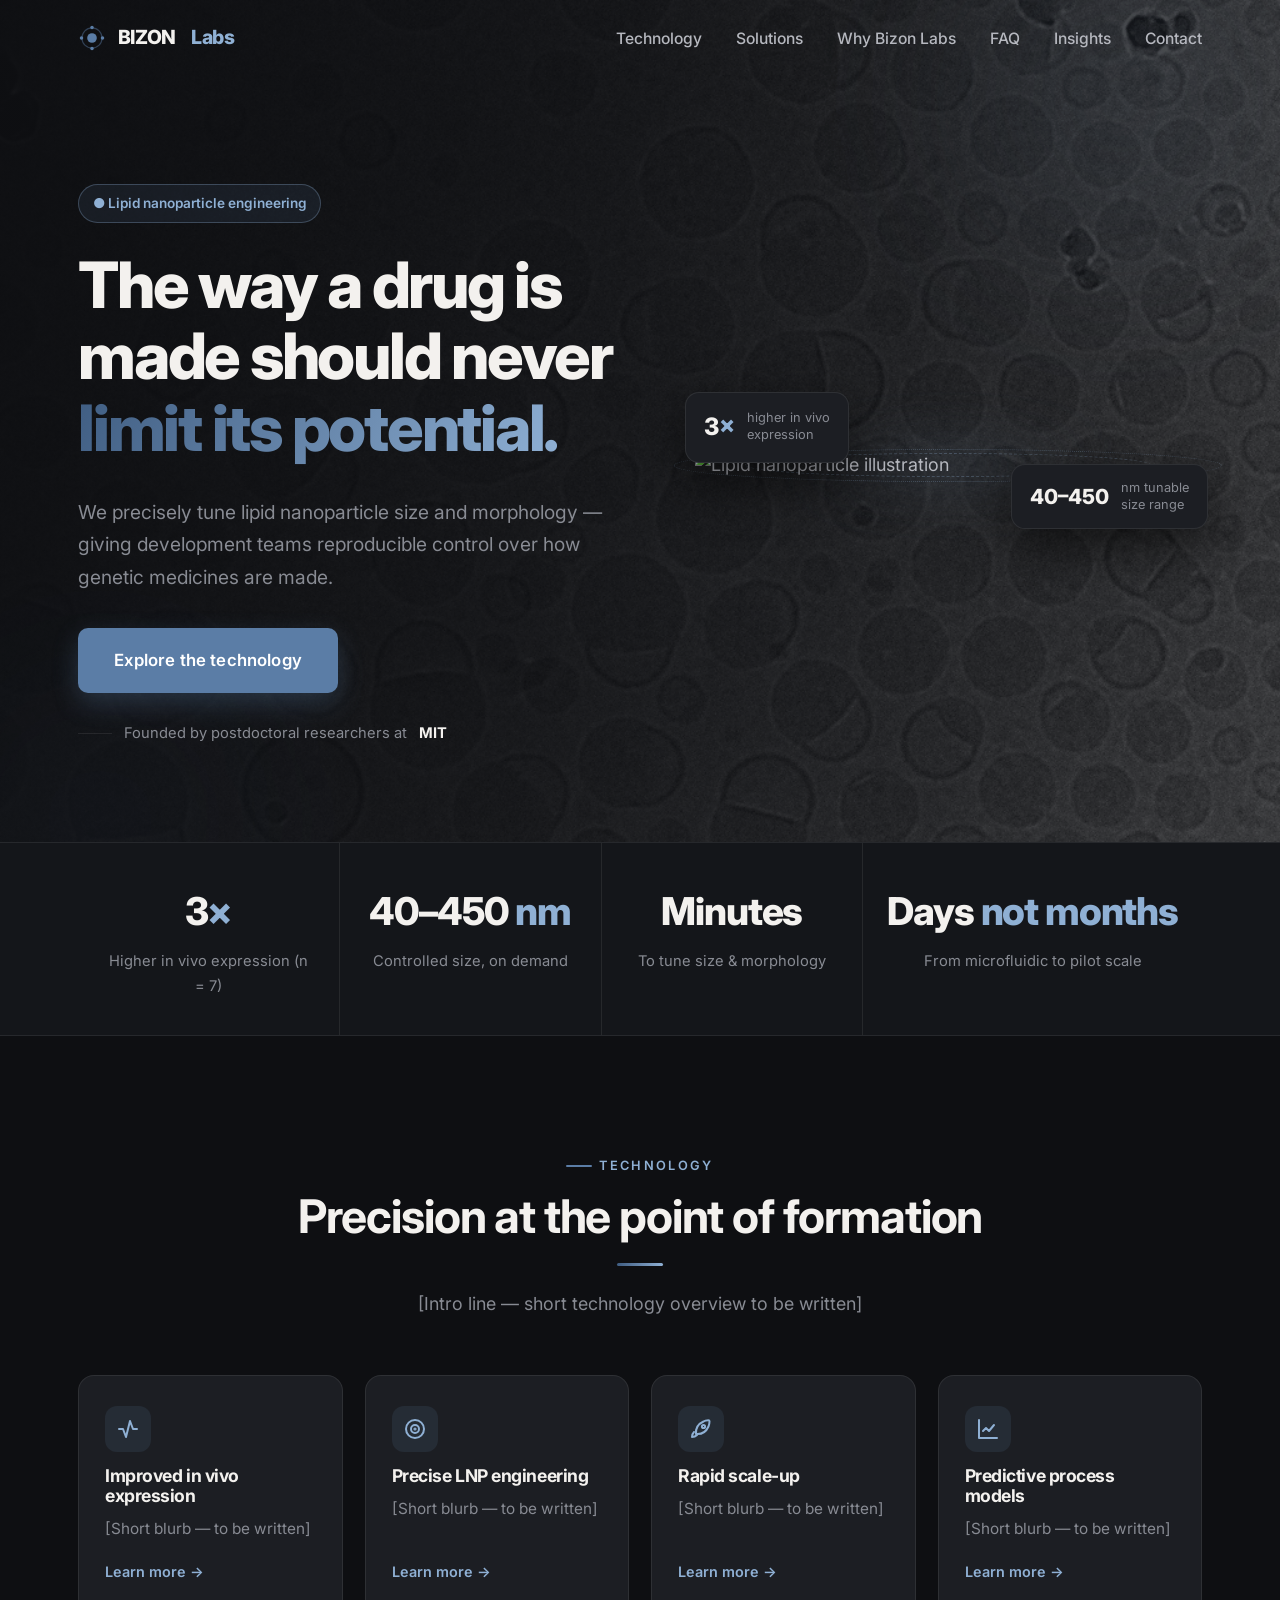
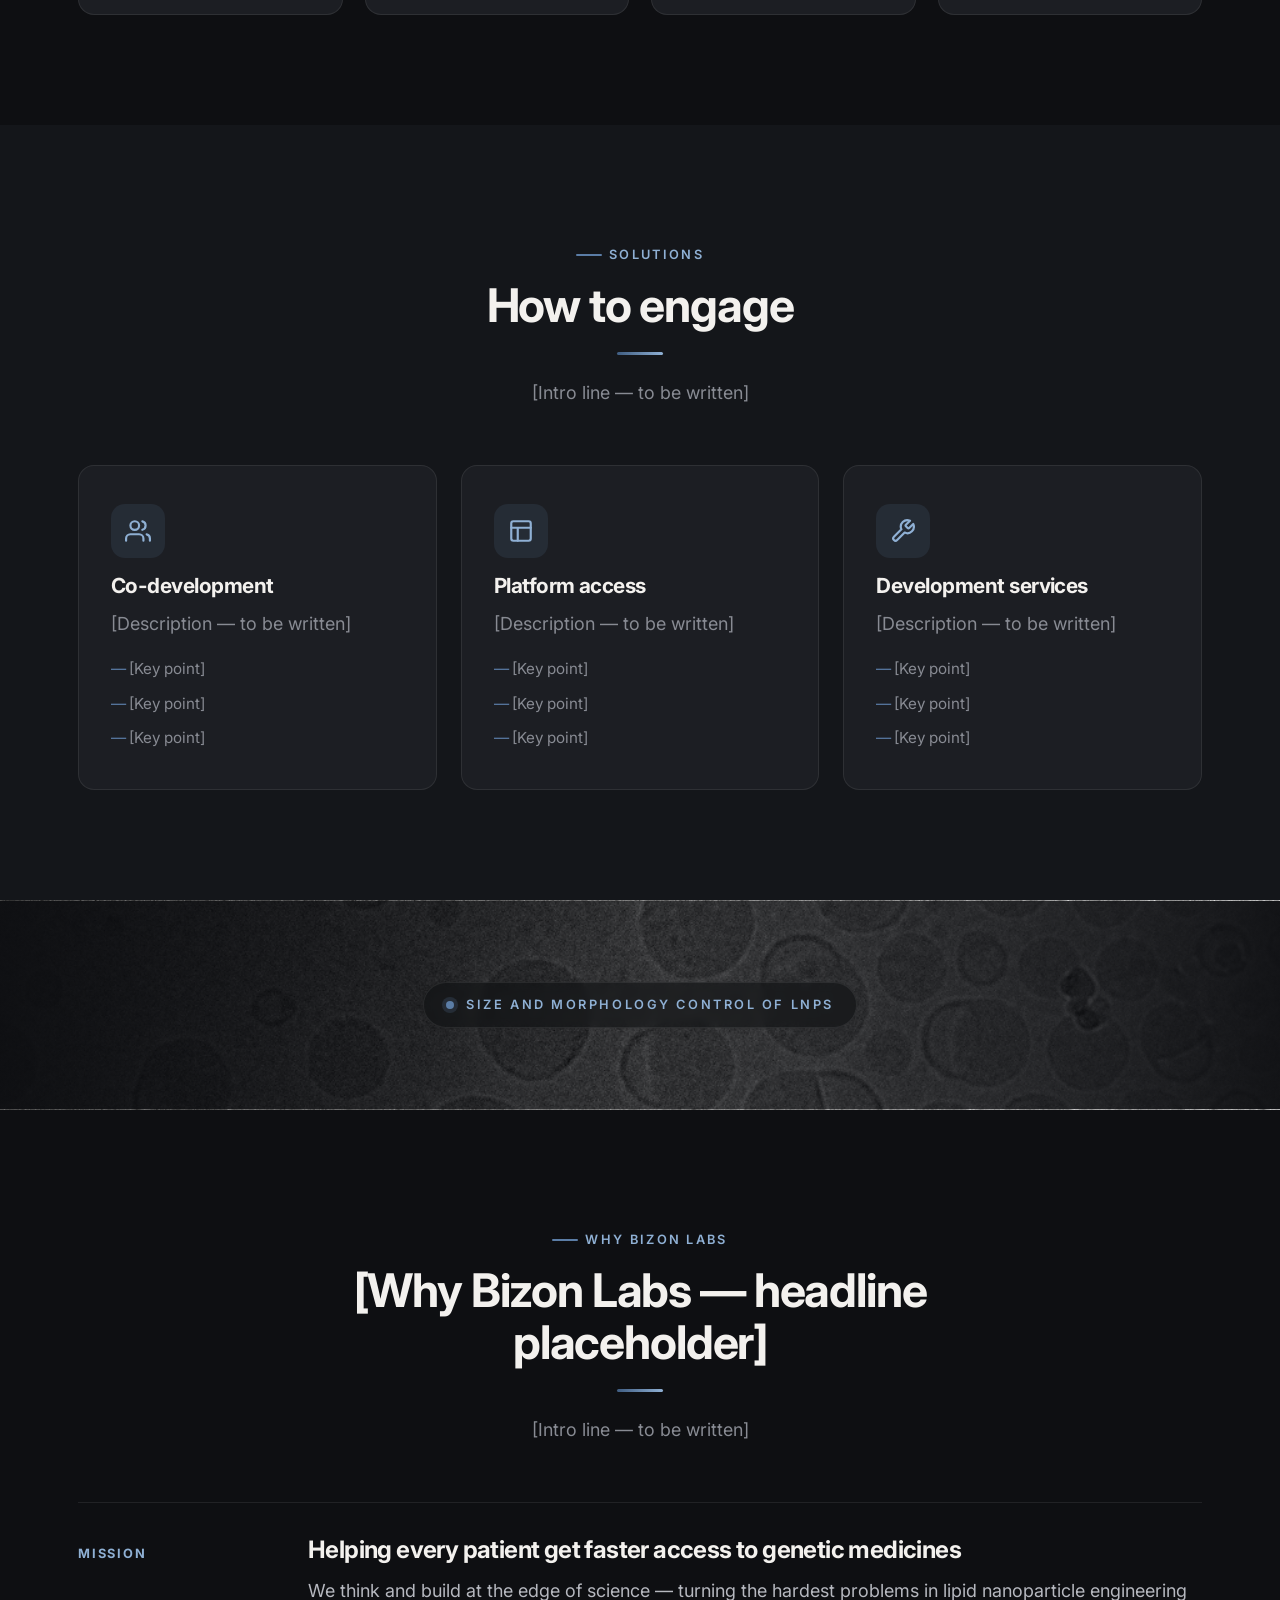
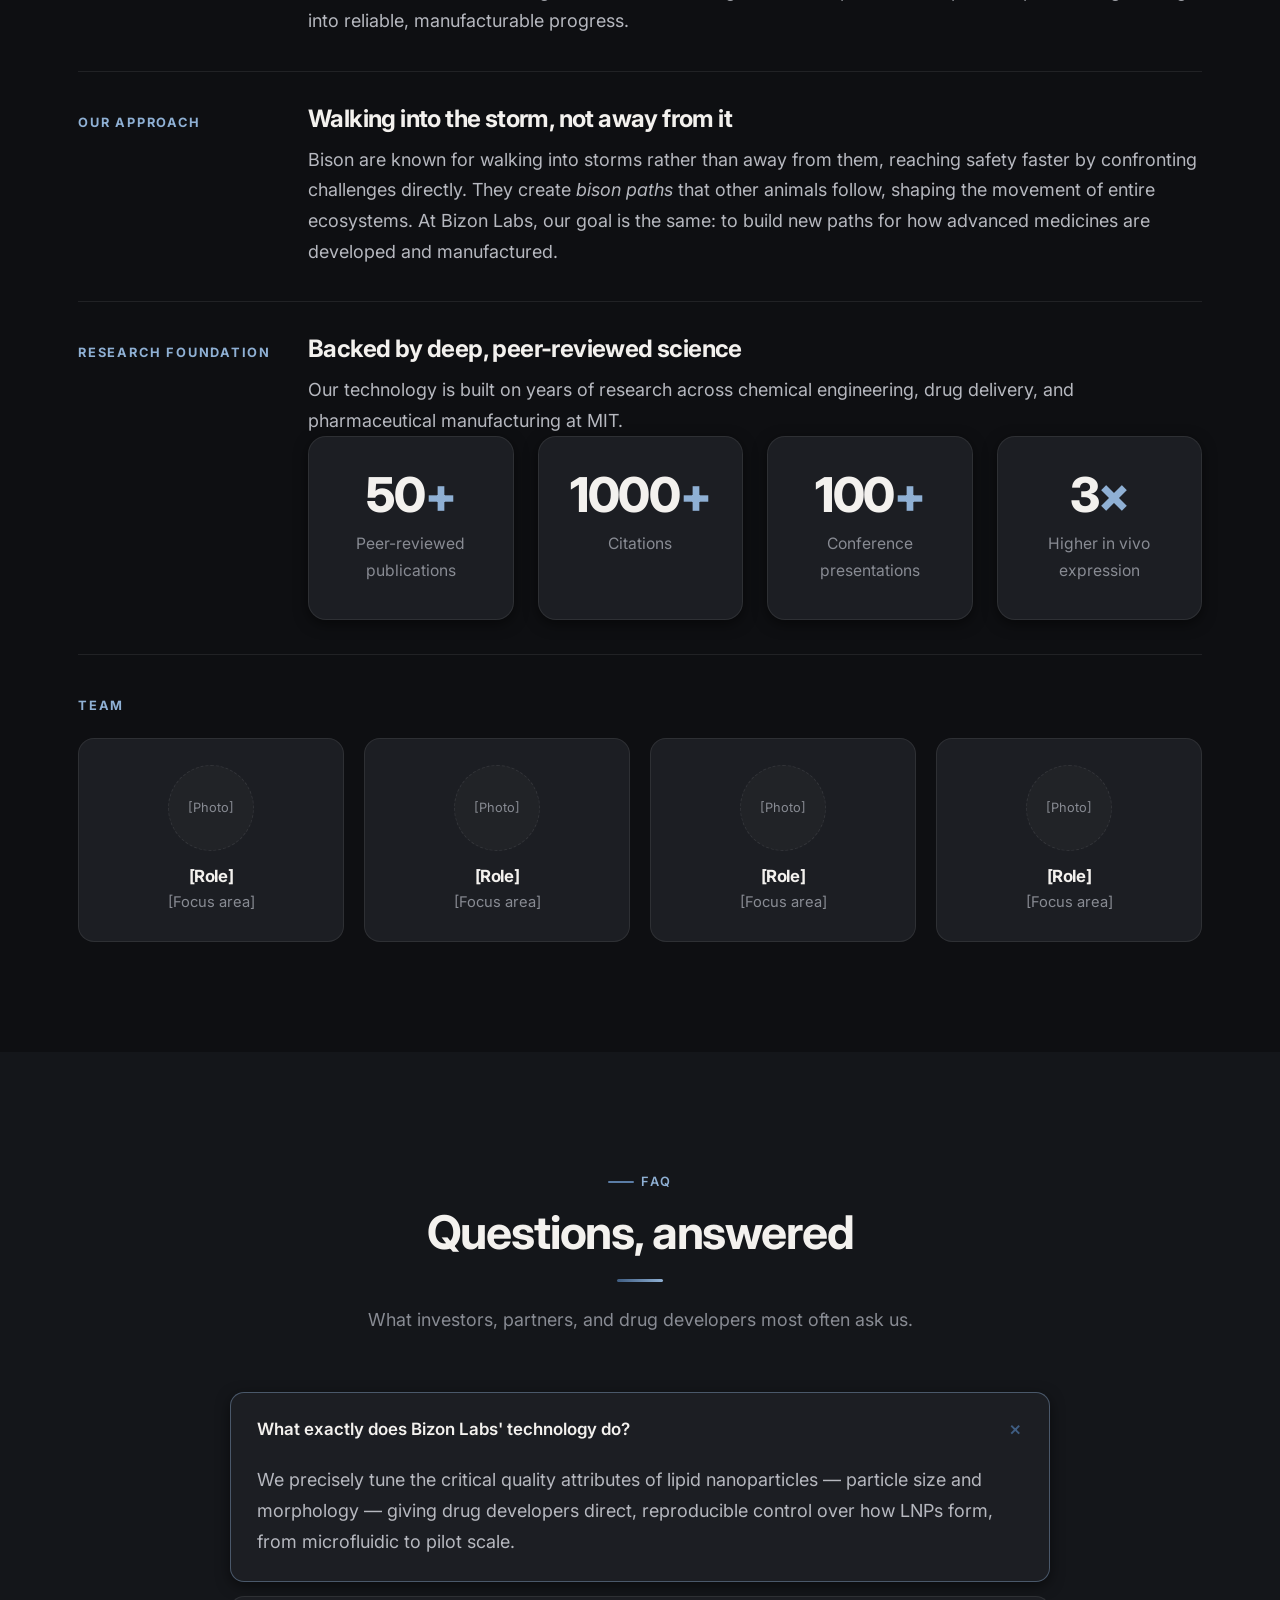
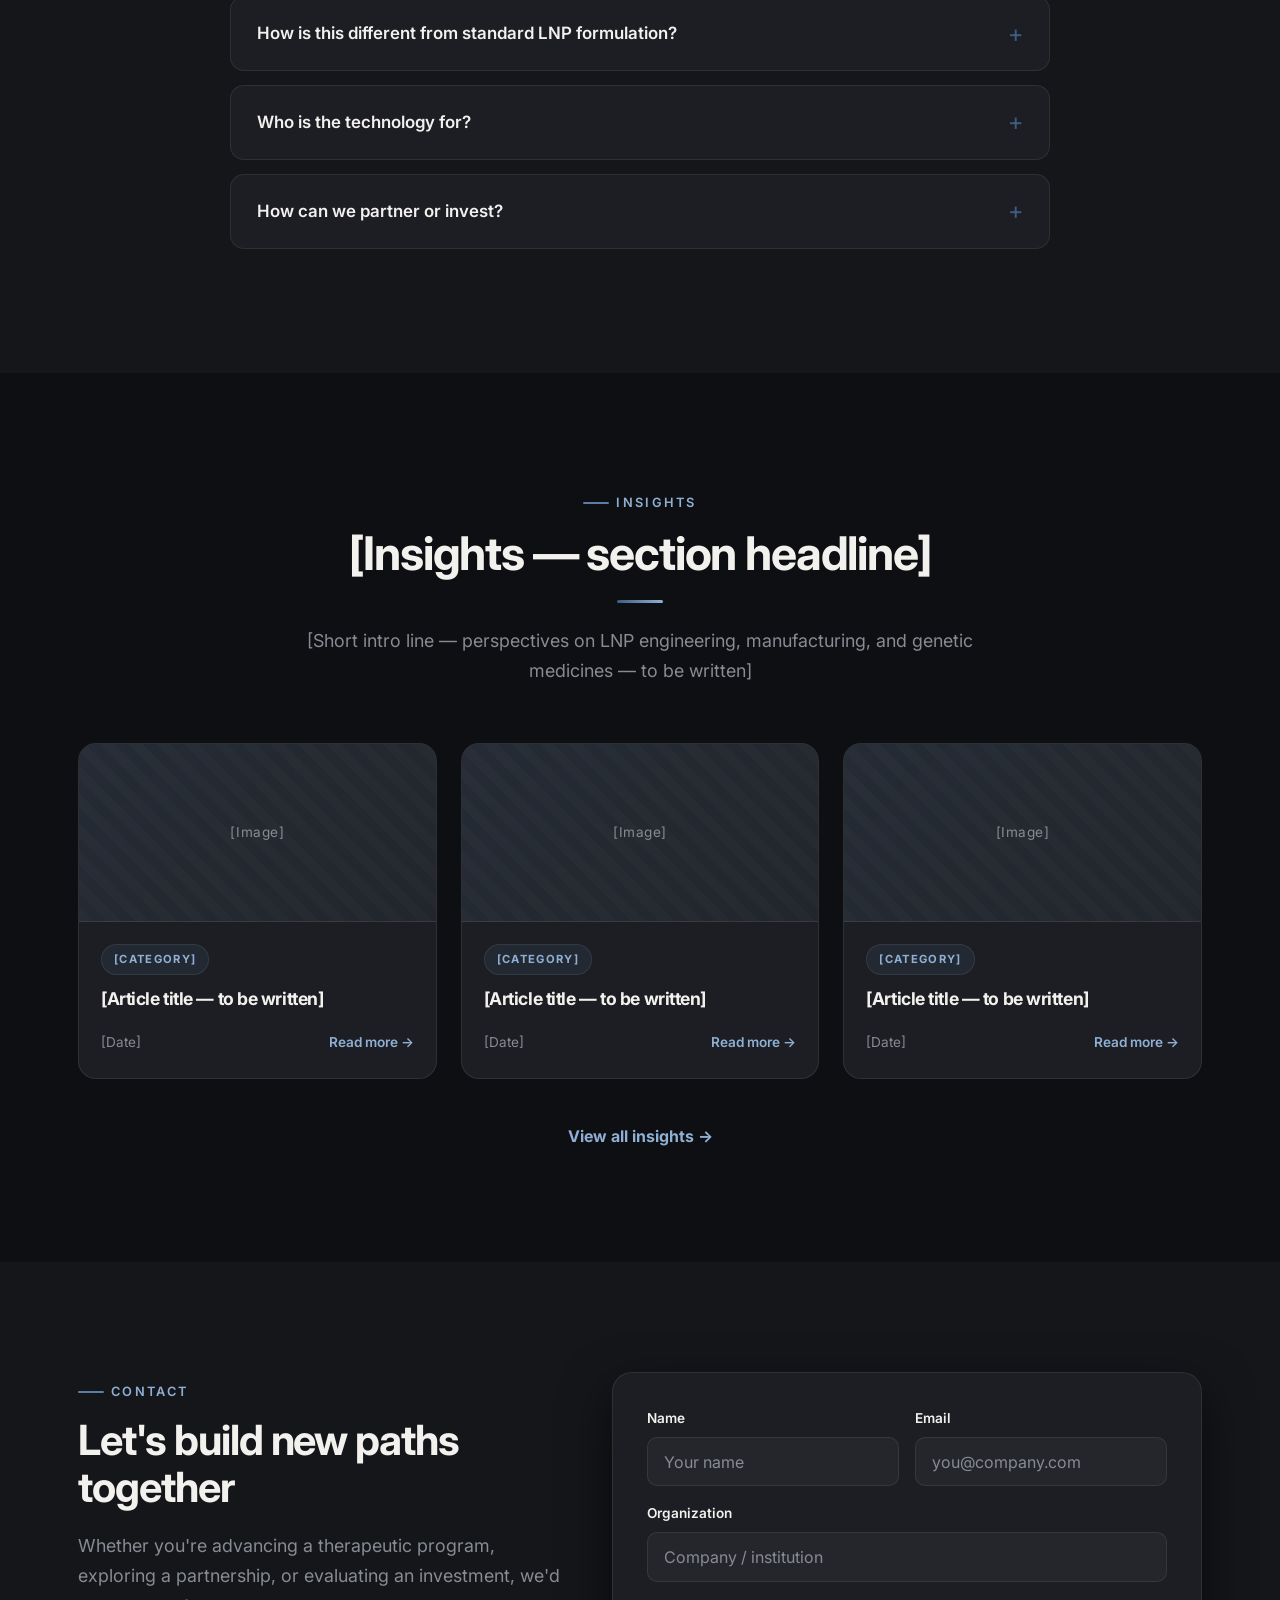
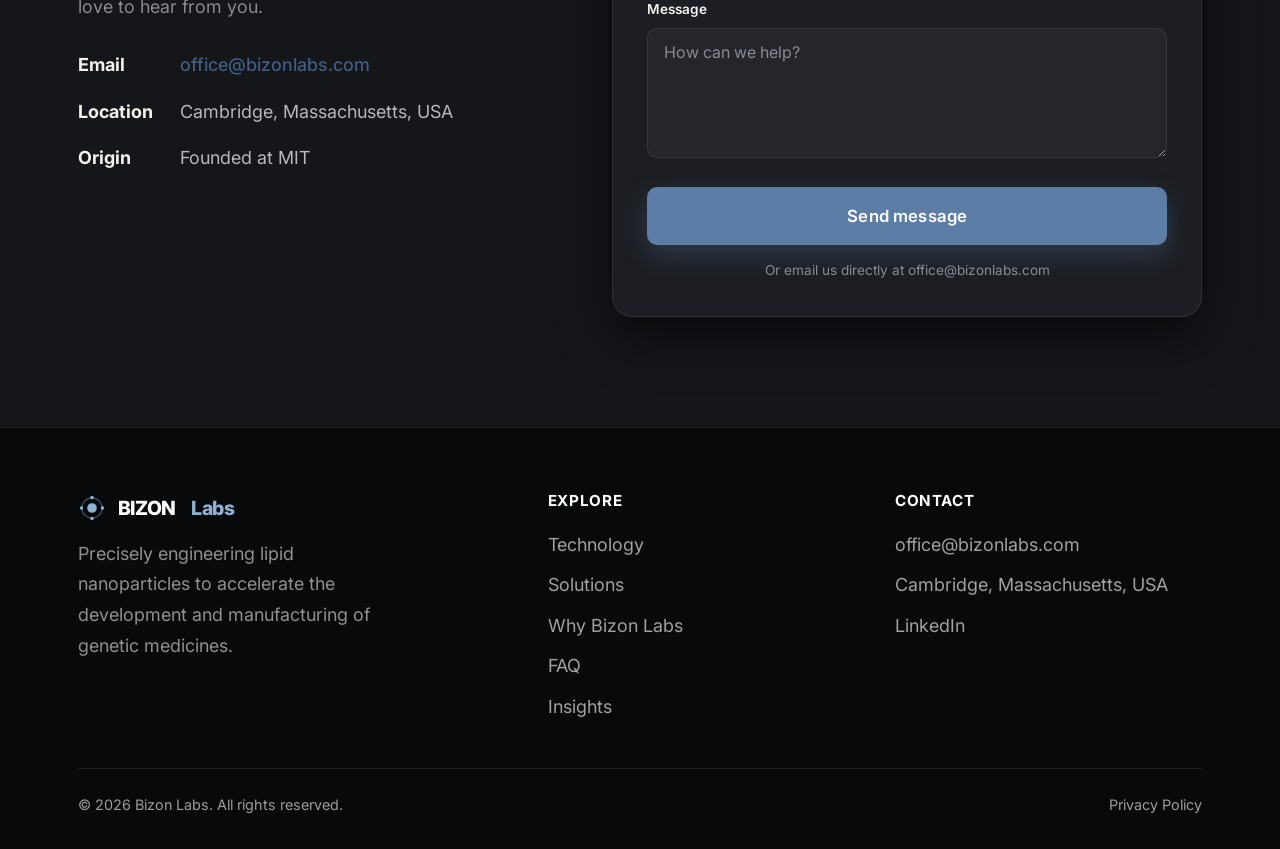
==== index-dark-v2.html @ 8bf608b8 "v2 draft: rename Why Bizon Labs, drop section numbers, add Insights - "Why Bizon" -> "Why Bizon Labs" ====
<!DOCTYPE html>
<html lang="en">
<head>
	<meta charset="utf-8" />
	<meta name="viewport" content="width=device-width, initial-scale=1" />
	<title>Bizon Labs — Precise Lipid Nanoparticle Engineering (Dark v2 draft)</title>
	<meta name="description" content="Bizon Labs builds technology that precisely tunes lipid nanoparticle critical quality attributes — size and morphology — to unlock better in vivo performance and faster process development for genetic medicines." />

	<!-- Open Graph -->
	<meta property="og:type" content="website" />
	<meta property="og:title" content="Bizon Labs — Precise Lipid Nanoparticle Engineering" />
	<meta property="og:description" content="Precisely tune lipid nanoparticle size and morphology for better in vivo expression and faster scale-up." />
	<meta property="og:url" content="https://bizonlabs.com/" />

	<!-- Favicon (inline teal dot) -->
	<link rel="icon" href="data:image/svg+xml,%3Csvg xmlns='http://www.w3.org/2000/svg' viewBox='0 0 32 32'%3E%3Ccircle cx='16' cy='16' r='13' fill='%230fbfa3'/%3E%3Ccircle cx='16' cy='16' r='5' fill='%23ffffff'/%3E%3C/svg%3E" />

	<link rel="preconnect" href="https://fonts.googleapis.com" />
	<link rel="preconnect" href="https://fonts.gstatic.com" crossorigin />
	<link href="https://fonts.googleapis.com/css2?family=Inter:wght@400;500;600;700;800&display=swap" rel="stylesheet" />
	<link rel="stylesheet" href="assets/css/site.css" />
	<link rel="stylesheet" href="assets/css/site-dark.css" />
</head>
<body class="v2">

	<!-- Header -->
	<header class="site-header" id="siteHeader">
		<div class="container nav">
			<a href="#home" class="brand"><svg class="logo" width="28" height="28" viewBox="0 0 32 32" aria-hidden="true"><circle cx="16" cy="16" r="11.5" fill="none" stroke="currentColor" stroke-width="1.4" opacity=".45"/><circle cx="16" cy="16" r="5.5" fill="currentColor"/><g fill="currentColor"><circle cx="16" cy="4" r="2"/><circle cx="28" cy="16" r="2"/><circle cx="16" cy="28" r="2"/><circle cx="4" cy="16" r="2"/></g></svg>BIZON&nbsp;<b>Labs</b></a>
			<ul class="nav-links">
				<li><a href="#technology">Technology</a></li>
				<li><a href="#solutions">Solutions</a></li>
				<li><a href="#why">Why Bizon Labs</a></li>
				<li><a href="#faq">FAQ</a></li>
				<li><a href="#insights">Insights</a></li>
				<li><a href="#contact">Contact</a></li>
			</ul>
			<button class="nav-toggle" id="navToggle" aria-label="Menu"><span></span><span></span><span></span></button>
		</div>
		<nav class="mobile-menu" id="mobileMenu">
			<a href="#technology">Technology</a>
			<a href="#solutions">Solutions</a>
			<a href="#why">Why Bizon Labs</a>
			<a href="#faq">FAQ</a>
			<a href="#insights">Insights</a>
			<a href="#contact">Contact</a>
		</nav>
	</header>

	<!-- ============================================================= -->
	<!-- A. HERO / INTRO  (kept from current dark version; text shortened) -->
	<!-- ============================================================= -->
	<section class="hero" id="home">
		<div class="container">
			<div class="hero-grid">
				<div class="hero-copy">
					<span class="hero-badge">● Lipid nanoparticle engineering</span>
					<h1>The way a drug is made should never <span class="grad">limit its potential.</span></h1>
					<p class="hero-lead">We precisely tune lipid nanoparticle size and morphology — giving development teams reproducible control over how genetic medicines are made.</p>
					<div class="hero-actions">
						<a href="#technology" class="btn btn--primary btn--lg">Explore the technology</a>
					</div>
					<div class="hero-trust">Founded by postdoctoral researchers at <strong>MIT</strong></div>
				</div>
				<div class="hero-visual">
					<div class="glow"></div>
					<div class="hero-orbit"><span></span><span></span></div>
					<img src="images/LNP.png" alt="Lipid nanoparticle illustration" />
					<div class="hero-card">
						<div class="num">3<span>×</span></div>
						<div class="lbl">higher in vivo<br />expression</div>
					</div>
					<div class="hero-card card-2">
						<div class="num" style="font-size:1.3rem">40–450</div>
						<div class="lbl">nm tunable<br />size range</div>
					</div>
				</div>
			</div>
		</div>
	</section>

	<!-- Stat bar -->
	<section class="statbar">
		<div class="container">
			<div class="grid">
				<div class="stat"><div class="n">3<span>×</span></div><div class="t">Higher in vivo expression (n = 7)</div></div>
				<div class="stat"><div class="n">40–450 <span>nm</span></div><div class="t">Controlled size, on demand</div></div>
				<div class="stat"><div class="n">Minutes</div><div class="t">To tune size &amp; morphology</div></div>
				<div class="stat"><div class="n">Days <span>not months</span></div><div class="t">From microfluidic to pilot scale</div></div>
			</div>
		</div>
	</section>

	<!-- ============================================================= -->
	<!-- B. TECHNOLOGY  (Stripe-style clickable tiles -> pop-up windows) -->
	<!--    PLACEHOLDER CONTENT: each pop-up will hold a key figure +    -->
	<!--    image + description to be added later.                       -->
	<!-- ============================================================= -->
	<section class="section" id="technology">
		<div class="container">
			<div class="section-head reveal">
				<span class="eyebrow">Technology</span>
				<h2>Precision at the point of formation</h2>
				<p>[Intro line — short technology overview to be written]</p>
			</div>
			<div class="tech-tiles">
				<button class="tile reveal d1" type="button" data-modal="tech-1">
					<span class="ico"><svg viewBox="0 0 24 24" fill="none" stroke="currentColor" stroke-width="2" stroke-linecap="round" stroke-linejoin="round"><path d="M3 12h4l3 8 4-16 3 8h4"/></svg></span>
					<h3>Improved in vivo expression</h3>
					<p>[Short blurb — to be written]</p>
					<span class="tile-more">Learn more →</span>
				</button>
				<button class="tile reveal d2" type="button" data-modal="tech-2">
					<span class="ico"><svg viewBox="0 0 24 24" fill="none" stroke="currentColor" stroke-width="2" stroke-linecap="round" stroke-linejoin="round"><circle cx="12" cy="12" r="9"/><circle cx="12" cy="12" r="4"/><circle cx="12" cy="12" r="0.6" fill="currentColor"/></svg></span>
					<h3>Precise LNP engineering</h3>
					<p>[Short blurb — to be written]</p>
					<span class="tile-more">Learn more →</span>
				</button>
				<button class="tile reveal d3" type="button" data-modal="tech-3">
					<span class="ico"><svg viewBox="0 0 24 24" fill="none" stroke="currentColor" stroke-width="2" stroke-linecap="round" stroke-linejoin="round"><path d="M5 15c-2 2-2 5-2 5s3 0 5-2"/><path d="M14.5 4.5C9 7 6.5 12 7 17c5 .5 10-2 12.5-7.5.7-1.6 1-3.4 1-5.2 0-.6-.5-1.1-1.1-1.1-1.8 0-3.6.3-4.9 1.3z"/><circle cx="14.5" cy="9.5" r="1.6"/></svg></span>
					<h3>Rapid scale-up</h3>
					<p>[Short blurb — to be written]</p>
					<span class="tile-more">Learn more →</span>
				</button>
				<button class="tile reveal d4" type="button" data-modal="tech-4">
					<span class="ico"><svg viewBox="0 0 24 24" fill="none" stroke="currentColor" stroke-width="2" stroke-linecap="round" stroke-linejoin="round"><path d="M3 3v18h18"/><path d="M7 14l3-3 3 3 5-6"/></svg></span>
					<h3>Predictive process models</h3>
					<p>[Short blurb — to be written]</p>
					<span class="tile-more">Learn more →</span>
				</button>
			</div>
		</div>
	</section>

	<!-- Technology pop-up windows (large Stripe-style panels) -->
	<div class="modal" id="tech-1" hidden>
		<div class="modal-backdrop" data-close></div>
		<div class="modal-card modal-card--lg" role="dialog" aria-modal="true" aria-label="Improved in vivo expression">
			<button class="modal-close" type="button" data-close aria-label="Close">&times;</button>
			<div class="modal-head">
				<div class="modal-head-copy">
					<span class="eyebrow">Technology</span>
					<h3>Improved in vivo expression</h3>
					<p>[Subhead — one or two lines describing this capability, to be written]</p>
				</div>
				<ul class="modal-checks">
					<li>[Key point]</li>
					<li>[Key point]</li>
					<li>[Key point]</li>
					<li>[Key point]</li>
				</ul>
			</div>
			<div class="modal-visuals">
				<div class="mv mv--main ph">[Image / mockup placeholder]</div>
				<div class="mv-col">
					<div class="mv mv--fig ph"><span class="mv-num">[00]</span><span class="mv-cap">[Key figure caption]</span></div>
					<div class="mv mv--chart ph">[Chart / data placeholder]</div>
				</div>
			</div>
		</div>
	</div>
	<div class="modal" id="tech-2" hidden>
		<div class="modal-backdrop" data-close></div>
		<div class="modal-card modal-card--lg" role="dialog" aria-modal="true" aria-label="Precise LNP engineering">
			<button class="modal-close" type="button" data-close aria-label="Close">&times;</button>
			<div class="modal-head">
				<div class="modal-head-copy">
					<span class="eyebrow">Technology</span>
					<h3>Precise LNP engineering</h3>
					<p>[Subhead — one or two lines describing this capability, to be written]</p>
				</div>
				<ul class="modal-checks">
					<li>[Key point]</li>
					<li>[Key point]</li>
					<li>[Key point]</li>
					<li>[Key point]</li>
				</ul>
			</div>
			<div class="modal-visuals">
				<div class="mv mv--main ph">[Image / mockup placeholder]</div>
				<div class="mv-col">
					<div class="mv mv--fig ph"><span class="mv-num">[00]</span><span class="mv-cap">[Key figure caption]</span></div>
					<div class="mv mv--chart ph">[Chart / data placeholder]</div>
				</div>
			</div>
		</div>
	</div>
	<div class="modal" id="tech-3" hidden>
		<div class="modal-backdrop" data-close></div>
		<div class="modal-card modal-card--lg" role="dialog" aria-modal="true" aria-label="Rapid scale-up">
			<button class="modal-close" type="button" data-close aria-label="Close">&times;</button>
			<div class="modal-head">
				<div class="modal-head-copy">
					<span class="eyebrow">Technology</span>
					<h3>Rapid scale-up</h3>
					<p>[Subhead — one or two lines describing this capability, to be written]</p>
				</div>
				<ul class="modal-checks">
					<li>[Key point]</li>
					<li>[Key point]</li>
					<li>[Key point]</li>
					<li>[Key point]</li>
				</ul>
			</div>
			<div class="modal-visuals">
				<div class="mv mv--main ph">[Image / mockup placeholder]</div>
				<div class="mv-col">
					<div class="mv mv--fig ph"><span class="mv-num">[00]</span><span class="mv-cap">[Key figure caption]</span></div>
					<div class="mv mv--chart ph">[Chart / data placeholder]</div>
				</div>
			</div>
		</div>
	</div>
	<div class="modal" id="tech-4" hidden>
		<div class="modal-backdrop" data-close></div>
		<div class="modal-card modal-card--lg" role="dialog" aria-modal="true" aria-label="Predictive process models">
			<button class="modal-close" type="button" data-close aria-label="Close">&times;</button>
			<div class="modal-head">
				<div class="modal-head-copy">
					<span class="eyebrow">Technology</span>
					<h3>Predictive process models</h3>
					<p>[Subhead — one or two lines describing this capability, to be written]</p>
				</div>
				<ul class="modal-checks">
					<li>[Key point]</li>
					<li>[Key point]</li>
					<li>[Key point]</li>
					<li>[Key point]</li>
				</ul>
			</div>
			<div class="modal-visuals">
				<div class="mv mv--main ph">[Image / mockup placeholder]</div>
				<div class="mv-col">
					<div class="mv mv--fig ph"><span class="mv-num">[00]</span><span class="mv-cap">[Key figure caption]</span></div>
					<div class="mv mv--chart ph">[Chart / data placeholder]</div>
				</div>
			</div>
		</div>
	</div>

	<!-- ============================================================= -->
	<!-- C. SOLUTIONS — "How to engage" (Lila Industries-style 3 boxes) -->
	<!--    PLACEHOLDER CONTENT to fill later.                          -->
	<!-- ============================================================= -->
	<section class="section section--soft" id="solutions">
		<div class="container">
			<div class="section-head reveal">
				<span class="eyebrow">Solutions</span>
				<h2>How to engage</h2>
				<p>[Intro line — to be written]</p>
			</div>
			<div class="solutions">
				<article class="solution reveal d1">
					<div class="solution-ico"><svg viewBox="0 0 24 24" fill="none" stroke="currentColor" stroke-width="2" stroke-linecap="round" stroke-linejoin="round"><path d="M17 21v-2a4 4 0 0 0-4-4H5a4 4 0 0 0-4 4v2"/><circle cx="9" cy="7" r="4"/><path d="M23 21v-2a4 4 0 0 0-3-3.87"/><path d="M16 3.13a4 4 0 0 1 0 7.75"/></svg></div>
					<h3>Co-development</h3>
					<p>[Description — to be written]</p>
					<ul class="ph-list">
						<li>[Key point]</li>
						<li>[Key point]</li>
						<li>[Key point]</li>
					</ul>
				</article>
				<article class="solution reveal d2">
					<div class="solution-ico"><svg viewBox="0 0 24 24" fill="none" stroke="currentColor" stroke-width="2" stroke-linecap="round" stroke-linejoin="round"><rect x="3" y="3" width="18" height="18" rx="2"/><path d="M3 9h18M9 21V9"/></svg></div>
					<h3>Platform access</h3>
					<p>[Description — to be written]</p>
					<ul class="ph-list">
						<li>[Key point]</li>
						<li>[Key point]</li>
						<li>[Key point]</li>
					</ul>
				</article>
				<article class="solution reveal d3">
					<div class="solution-ico"><svg viewBox="0 0 24 24" fill="none" stroke="currentColor" stroke-width="2" stroke-linecap="round" stroke-linejoin="round"><path d="M14.7 6.3a1 1 0 0 0 0 1.4l1.6 1.6a1 1 0 0 0 1.4 0l3.77-3.77a6 6 0 0 1-7.94 7.94l-6.91 6.91a2.12 2.12 0 0 1-3-3l6.91-6.91a6 6 0 0 1 7.94-7.94l-3.76 3.76z"/></svg></div>
					<h3>Development services</h3>
					<p>[Description — to be written]</p>
					<ul class="ph-list">
						<li>[Key point]</li>
						<li>[Key point]</li>
						<li>[Key point]</li>
					</ul>
				</article>
			</div>
		</div>
	</section>

	<!-- Specimen divider: the real cryo-TEM micrograph as an editorial band -->
	<div class="specimen" role="img" aria-label="Cryo-TEM micrograph showing size and morphology control of lipid nanoparticles">
		<div class="container">
			<span class="specimen-cap"><span class="specimen-tick"></span>Size and Morphology control of LNPs</span>
		</div>
	</div>

	<!-- ============================================================= -->
	<!-- D. WHY BIZON?  (Mission -> Approach -> Research foundation ->   -->
	<!--    Team, combined). PLACEHOLDER CONTENT. Team stays ANONYMOUS. -->
	<!-- ============================================================= -->
	<section class="section why" id="why">
		<div class="container">
			<div class="section-head reveal">
				<span class="eyebrow">Why Bizon Labs</span>
				<h2>[Why Bizon Labs — headline placeholder]</h2>
				<p>[Intro line — to be written]</p>
			</div>

			<div class="why-block reveal">
				<div class="why-label">Mission</div>
				<div class="why-body">
					<h3>Helping every patient get faster access to genetic medicines</h3>
					<p>We think and build at the edge of science — turning the hardest problems in lipid nanoparticle engineering into reliable, manufacturable progress.</p>
				</div>
			</div>

			<div class="why-block reveal">
				<div class="why-label">Our approach</div>
				<div class="why-body">
					<h3>Walking into the storm, not away from it</h3>
					<p>Bison are known for walking into storms rather than away from them, reaching safety faster by confronting challenges directly. They create <em>bison paths</em> that other animals follow, shaping the movement of entire ecosystems. At Bizon Labs, our goal is the same: to build new paths for how advanced medicines are developed and manufactured.</p>
				</div>
			</div>

			<div class="why-block reveal">
				<div class="why-label">Research foundation</div>
				<div class="why-body">
					<h3>Backed by deep, peer-reviewed science</h3>
					<p>Our technology is built on years of research across chemical engineering, drug delivery, and pharmaceutical manufacturing at MIT.</p>
					<div class="cred-grid">
						<div class="cred"><div class="n">50<span>+</span></div><div class="t">Peer-reviewed publications</div></div>
						<div class="cred"><div class="n">1000<span>+</span></div><div class="t">Citations</div></div>
						<div class="cred"><div class="n">100<span>+</span></div><div class="t">Conference presentations</div></div>
						<div class="cred"><div class="n">3<span>×</span></div><div class="t">Higher in vivo expression</div></div>
					</div>
				</div>
			</div>

			<div class="why-team reveal">
				<div class="why-label">Team</div>
				<div class="team-cards">
					<article class="team-card"><div class="avatar ph">[Photo]</div><h4>[Role]</h4><p>[Focus area]</p></article>
					<article class="team-card"><div class="avatar ph">[Photo]</div><h4>[Role]</h4><p>[Focus area]</p></article>
					<article class="team-card"><div class="avatar ph">[Photo]</div><h4>[Role]</h4><p>[Focus area]</p></article>
					<article class="team-card"><div class="avatar ph">[Photo]</div><h4>[Role]</h4><p>[Focus area]</p></article>
				</div>
			</div>
		</div>
	</section>

	<!-- ============================================================= -->
	<!-- E. FAQ  (kept identical to current dark version)               -->
	<!-- ============================================================= -->
	<section class="section section--soft" id="faq">
		<div class="container">
			<div class="section-head reveal">
				<span class="eyebrow">FAQ</span>
				<h2>Questions, answered</h2>
				<p>What investors, partners, and drug developers most often ask us.</p>
			</div>
			<div class="faq reveal">
				<details class="faq-item" open>
					<summary>What exactly does Bizon Labs' technology do?</summary>
					<div class="a"><p>We precisely tune the critical quality attributes of lipid nanoparticles — particle size and morphology — giving drug developers direct, reproducible control over how LNPs form, from microfluidic to pilot scale.</p></div>
				</details>
				<details class="faq-item">
					<summary>How is this different from standard LNP formulation?</summary>
					<div class="a"><p>Conventional workflows offer limited control over the formation process itself. Our platform maps process parameters to particle attributes, so you can target a specific size (40–450 nm) and morphology on demand — and predict the outcome before running a batch.</p></div>
				</details>
				<details class="faq-item">
					<summary>Who is the technology for?</summary>
					<div class="a"><p>Teams developing mRNA therapeutics and vaccines, gene editing and cell therapies, rare-disease treatments, and self-amplifying RNA — anywhere reproducible, high-performing LNPs matter.</p></div>
				</details>
				<details class="faq-item">
					<summary>How can we partner or invest?</summary>
					<div class="a"><p>We're actively speaking with potential pharma partners and investors. Reach out through the form below or email <a href="mailto:office@bizonlabs.com">office@bizonlabs.com</a>.</p></div>
				</details>
			</div>
		</div>
	</section>

	<!-- ============================================================= -->
	<!-- E2. INSIGHTS / BLOG  (placeholder — like Lila / Percepta)      -->
	<!--     Article cards link to insights.html. NO author names.      -->
	<!-- ============================================================= -->
	<section class="section" id="insights">
		<div class="container">
			<div class="section-head reveal">
				<span class="eyebrow">Insights</span>
				<h2>[Insights — section headline]</h2>
				<p>[Short intro line — perspectives on LNP engineering, manufacturing, and genetic medicines — to be written]</p>
			</div>
			<div class="insight-grid">
				<a class="insight-card reveal d1" href="insights.html">
					<div class="insight-img">[Image]</div>
					<div class="insight-body">
						<span class="insight-tag">[Category]</span>
						<h3>[Article title — to be written]</h3>
						<div class="insight-meta"><span class="insight-date">[Date]</span><span class="insight-more">Read more →</span></div>
					</div>
				</a>
				<a class="insight-card reveal d2" href="insights.html">
					<div class="insight-img">[Image]</div>
					<div class="insight-body">
						<span class="insight-tag">[Category]</span>
						<h3>[Article title — to be written]</h3>
						<div class="insight-meta"><span class="insight-date">[Date]</span><span class="insight-more">Read more →</span></div>
					</div>
				</a>
				<a class="insight-card reveal d3" href="insights.html">
					<div class="insight-img">[Image]</div>
					<div class="insight-body">
						<span class="insight-tag">[Category]</span>
						<h3>[Article title — to be written]</h3>
						<div class="insight-meta"><span class="insight-date">[Date]</span><span class="insight-more">Read more →</span></div>
					</div>
				</a>
			</div>
			<div class="insight-foot reveal"><a href="insights.html" class="insight-all">View all insights →</a></div>
		</div>
	</section>

	<!-- ============================================================= -->
	<!-- F. GET IN TOUCH  (kept identical to current dark version)      -->
	<!-- ============================================================= -->
	<section class="section section--soft" id="contact">
		<div class="container">
			<div class="contact-wrap">
				<div class="contact-info reveal">
					<span class="eyebrow">Contact</span>
					<h2>Let's build new paths together</h2>
					<p class="lead">Whether you're advancing a therapeutic program, exploring a partnership, or evaluating an investment, we'd love to hear from you.</p>
					<ul class="contact-meta">
						<li><span class="lbl">Email</span><a href="mailto:office@bizonlabs.com">office@bizonlabs.com</a></li>
						<li><span class="lbl">Location</span><span>Cambridge, Massachusetts, USA</span></li>
						<li><span class="lbl">Origin</span><span>Founded at MIT</span></li>
					</ul>
				</div>
				<form class="form reveal" action="https://formspree.io/f/REPLACE_WITH_FORM_ID" method="POST">
					<div class="row">
						<div class="field"><label for="name">Name</label><input id="name" name="name" type="text" required placeholder="Your name" /></div>
						<div class="field"><label for="email">Email</label><input id="email" name="email" type="email" required placeholder="you@company.com" /></div>
					</div>
					<div class="field"><label for="org">Organization</label><input id="org" name="organization" type="text" placeholder="Company / institution" /></div>
					<div class="field"><label for="message">Message</label><textarea id="message" name="message" required placeholder="How can we help?"></textarea></div>
					<button type="submit" class="btn btn--primary btn--lg">Send message</button>
					<p class="form-note">Or email us directly at office@bizonlabs.com</p>
				</form>
			</div>
		</div>
	</section>

	<!-- Footer -->
	<footer class="site-footer">
		<div class="container">
			<div class="footer-grid">
				<div>
					<div class="brand"><svg class="logo" width="28" height="28" viewBox="0 0 32 32" aria-hidden="true"><circle cx="16" cy="16" r="11.5" fill="none" stroke="currentColor" stroke-width="1.4" opacity=".45"/><circle cx="16" cy="16" r="5.5" fill="currentColor"/><g fill="currentColor"><circle cx="16" cy="4" r="2"/><circle cx="28" cy="16" r="2"/><circle cx="16" cy="28" r="2"/><circle cx="4" cy="16" r="2"/></g></svg>BIZON&nbsp;<b style="color:var(--accent-bright)">Labs</b></div>
					<p>Precisely engineering lipid nanoparticles to accelerate the development and manufacturing of genetic medicines.</p>
				</div>
				<div class="footer-col">
				<h4>Explore</h4>
				<a href="#technology">Technology</a>
				<a href="#solutions">Solutions</a>
				<a href="#why">Why Bizon Labs</a>
				<a href="#faq">FAQ</a>
				<a href="#insights">Insights</a>
				</div>
				<div class="footer-col">
					<h4>Contact</h4>
					<a href="mailto:office@bizonlabs.com">office@bizonlabs.com</a>
					<a href="#">Cambridge, Massachusetts, USA</a>
					<a href="#" aria-label="LinkedIn">LinkedIn</a>
				</div>
			</div>
			<div class="footer-bottom">
				<span>&copy; 2026 Bizon Labs. All rights reserved.</span>
				<a href="privacy.html">Privacy Policy</a>
			</div>
		</div>
	</footer>

	<script>
		// Sticky header background on scroll
		var header = document.getElementById('siteHeader');
		function onScroll() { header.classList.toggle('scrolled', window.scrollY > 24); }
		onScroll(); window.addEventListener('scroll', onScroll, { passive: true });

		// Mobile menu
		var toggle = document.getElementById('navToggle');
		var menu = document.getElementById('mobileMenu');
		toggle.addEventListener('click', function () {
			var open = menu.classList.toggle('open');
			header.classList.toggle('menu-open', open);
		});
		menu.querySelectorAll('a').forEach(function (a) {
			a.addEventListener('click', function () { menu.classList.remove('open'); header.classList.remove('menu-open'); });
		});

		// Scroll reveal
		var io = new IntersectionObserver(function (entries) {
			entries.forEach(function (e) { if (e.isIntersecting) { e.target.classList.add('is-visible'); io.unobserve(e.target); } });
		}, { threshold: 0.14 });
		document.querySelectorAll('.reveal').forEach(function (el) { io.observe(el); });

		// Technology pop-up windows (modals)
		function closeAllModals() {
			document.querySelectorAll('.modal:not([hidden])').forEach(function (m) { m.hidden = true; });
			document.body.classList.remove('modal-open');
		}
		document.querySelectorAll('[data-modal]').forEach(function (btn) {
			btn.addEventListener('click', function () {
				var m = document.getElementById(btn.getAttribute('data-modal'));
				if (m) { m.hidden = false; document.body.classList.add('modal-open'); }
			});
		});
		document.querySelectorAll('.modal [data-close]').forEach(function (el) {
			el.addEventListener('click', closeAllModals);
		});
		document.addEventListener('keydown', function (e) { if (e.key === 'Escape') closeAllModals(); });
	</script>
	<script src="assets/js/analytics.js" defer></script>

</body>
</html>
---- assets/css/site.css ----
/* ==========================================================================
   Bizon Labs — site.css
   Modern, self-contained design system for the redesigned site.
   Light & premium, inspired by lila.ai. Does not depend on the old template.
   ========================================================================== */

/* --- Design tokens ----------------------------------------------------- */
:root {
	--ink:        #0a1f33;   /* deep navy (dark sections, headings) */
	--ink-2:      #0e2a45;
	--text:       #4a5868;   /* body text */
	--text-strong:#0f1b2a;
	--muted:      #7c8a99;
	--bg:         #ffffff;
	--bg-soft:    #f5f8fb;
	--bg-soft-2:  #eef3f8;
	--accent:     #0fbfa3;   /* brand teal */
	--accent-bright: #18d8b9;
	--accent-ink: #0a8f7c;
	--border:     #e4eaf1;
	--radius:     16px;
	--radius-sm:  10px;
	--shadow-sm:  0 4px 14px rgba(10, 31, 51, 0.06);
	--shadow:     0 18px 50px rgba(10, 31, 51, 0.10);
	--shadow-lg:  0 30px 70px rgba(10, 31, 51, 0.16);
	--maxw:       1180px;
	--font:       'Inter', -apple-system, BlinkMacSystemFont, 'Segoe UI', Roboto, Helvetica, Arial, sans-serif;
}

/* --- Reset ------------------------------------------------------------- */
*, *::before, *::after { box-sizing: border-box; }
html { scroll-behavior: smooth; -webkit-text-size-adjust: 100%; }
body {
	margin: 0;
	background: var(--bg);
	color: var(--text);
	font-family: var(--font);
	font-size: 18px;
	line-height: 1.7;
	-webkit-font-smoothing: antialiased;
	-moz-osx-font-smoothing: grayscale;
	overflow-x: hidden;
}
img { max-width: 100%; display: block; }
a { color: inherit; text-decoration: none; }
h1, h2, h3, h4 { color: var(--text-strong); margin: 0 0 .5em; line-height: 1.12; letter-spacing: -0.025em; font-weight: 700; }
p { margin: 0 0 1.1em; }
ul { margin: 0; padding: 0; }

/* --- Layout helpers ---------------------------------------------------- */
.container { width: 100%; max-width: var(--maxw); margin: 0 auto; padding: 0 28px; }
.section { padding: 110px 0; }
.section--tight { padding: 80px 0; }
.section--soft { background: var(--bg-soft); }
.eyebrow {
	display: inline-flex; align-items: center; gap: .55em;
	font-size: .8rem; font-weight: 600; letter-spacing: .14em; text-transform: uppercase;
	color: var(--accent-ink); margin-bottom: 1.1em;
}
.eyebrow::before { content: ""; width: 26px; height: 2px; background: var(--accent); border-radius: 2px; }
.section-head { max-width: 720px; margin: 0 auto 56px; text-align: center; }
.section-head .eyebrow { margin-left: auto; margin-right: auto; }
.section-head h2 { font-size: clamp(2rem, 4vw, 2.9rem); }
.section-head p { font-size: 1.12rem; color: var(--muted); margin: 0; }

/* --- Buttons ----------------------------------------------------------- */
.btn {
	display: inline-flex; align-items: center; justify-content: center; gap: .55em;
	font-family: inherit; font-size: .98rem; font-weight: 600; letter-spacing: .01em;
	padding: .92em 1.7em; border-radius: var(--radius-sm); border: 1.5px solid transparent;
	cursor: pointer; transition: transform .16s ease, background .2s ease, box-shadow .2s ease, color .2s ease, border-color .2s ease;
	white-space: nowrap;
}
.btn--primary { background: var(--accent); color: #fff; box-shadow: 0 10px 24px rgba(15, 191, 163, 0.28); }
.btn--primary:hover { background: var(--accent-ink); transform: translateY(-2px); box-shadow: 0 16px 32px rgba(15, 191, 163, 0.34); }
.btn--ghost { background: transparent; color: var(--text-strong); border-color: var(--border); }
.btn--ghost:hover { border-color: var(--accent); color: var(--accent-ink); transform: translateY(-2px); }
.btn--light { background: #fff; color: var(--ink); }
.btn--light:hover { transform: translateY(-2px); box-shadow: var(--shadow); }
.btn--lg { padding: 1.05em 2.1em; font-size: 1.05rem; }

/* --- Header / nav ------------------------------------------------------ */
.site-header {
	position: fixed; top: 0; left: 0; right: 0; z-index: 100;
	transition: background .3s ease, box-shadow .3s ease, border-color .3s ease;
	background: rgba(255,255,255,0);
	border-bottom: 1px solid transparent;
}
.site-header.scrolled {
	background: rgba(255,255,255,0.85);
	backdrop-filter: saturate(180%) blur(14px);
	-webkit-backdrop-filter: saturate(180%) blur(14px);
	border-bottom-color: var(--border);
	box-shadow: var(--shadow-sm);
}
.nav { display: flex; align-items: center; justify-content: space-between; height: 76px; }
.brand { display: flex; align-items: center; gap: .6em; font-weight: 800; font-size: 1.22rem; letter-spacing: -0.02em; color: var(--text-strong); }
.brand .dot { width: 12px; height: 12px; border-radius: 50%; background: var(--accent); box-shadow: 0 0 0 5px rgba(15,191,163,.16); }
.brand b { color: var(--accent-ink); font-weight: 800; }
.nav-links { display: flex; align-items: center; gap: 34px; list-style: none; }
.nav-links a { font-size: .98rem; font-weight: 500; color: var(--text); transition: color .2s ease; }
.nav-links a:hover { color: var(--accent-ink); }
.nav-cta { display: flex; align-items: center; gap: 14px; }
.nav-toggle { display: none; background: none; border: 0; cursor: pointer; padding: 8px; }
.nav-toggle span { display: block; width: 24px; height: 2px; background: var(--text-strong); margin: 5px 0; border-radius: 2px; transition: .25s; }
.mobile-menu { display: none; }   /* hidden by default; shown only on mobile when .open */

/* --- Hero -------------------------------------------------------------- */
.hero { position: relative; padding: 168px 0 96px; overflow: hidden; }
.hero::before, .hero::after { content: ""; position: absolute; border-radius: 50%; filter: blur(70px); z-index: 0; }
.hero::before { width: 560px; height: 560px; top: -180px; right: -120px; background: radial-gradient(circle at center, rgba(24,216,185,.34), rgba(24,216,185,0) 70%); }
.hero::after  { width: 520px; height: 520px; bottom: -240px; left: -160px; background: radial-gradient(circle at center, rgba(37,99,235,.18), rgba(37,99,235,0) 70%); }
.hero .container { position: relative; z-index: 1; }
.hero-grid { display: grid; grid-template-columns: 1.05fr .95fr; gap: 56px; align-items: center; }
.hero-badge {
	display: inline-flex; align-items: center; gap: .55em; padding: .5em 1em; border-radius: 100px;
	background: rgba(15,191,163,.10); border: 1px solid rgba(15,191,163,.22);
	color: var(--accent-ink); font-size: .85rem; font-weight: 600; margin-bottom: 26px;
}
.hero h1 { font-size: clamp(2.6rem, 5.4vw, 4rem); letter-spacing: -0.035em; }
.hero h1 .grad { background: linear-gradient(120deg, var(--accent-ink), var(--accent-bright)); -webkit-background-clip: text; background-clip: text; -webkit-text-fill-color: transparent; }
.hero-lead { font-size: 1.2rem; color: var(--muted); max-width: 540px; margin-bottom: 34px; }
.hero-actions { display: flex; flex-wrap: wrap; gap: 14px; }
.hero-visual { position: relative; }
.hero-visual .glow { position: absolute; inset: 6% 6%; background: radial-gradient(circle, rgba(15,191,163,.30), rgba(15,191,163,0) 65%); filter: blur(30px); z-index: 0; }
.hero-visual img { position: relative; z-index: 1; margin: 0 auto; border-radius: 20px; }
.hero-card {
	position: absolute; z-index: 2; bottom: 18px; left: -10px; background: #fff;
	border: 1px solid var(--border); border-radius: 14px; box-shadow: var(--shadow);
	padding: 14px 18px; display: flex; align-items: center; gap: 12px;
}
.hero-card .num { font-size: 1.5rem; font-weight: 800; color: var(--text-strong); }
.hero-card .lbl { font-size: .8rem; color: var(--muted); line-height: 1.3; }

/* --- Stat bar ---------------------------------------------------------- */
.statbar { border-top: 1px solid var(--border); border-bottom: 1px solid var(--border); background: var(--bg-soft); }
.statbar .grid { display: grid; grid-template-columns: repeat(4, 1fr); }
.stat { padding: 36px 24px; text-align: center; border-right: 1px solid var(--border); }
.stat:last-child { border-right: 0; }
.stat .n { font-size: clamp(1.8rem, 3vw, 2.5rem); font-weight: 800; color: var(--text-strong); letter-spacing: -0.03em; }
.stat .n span { color: var(--accent-ink); }
.stat .t { font-size: .92rem; color: var(--muted); margin-top: 4px; }

/* --- Feature cards ----------------------------------------------------- */
.cards { display: grid; grid-template-columns: repeat(2, 1fr); gap: 24px; }
.card {
	background: #fff; border: 1px solid var(--border); border-radius: var(--radius);
	padding: 38px 34px; transition: transform .25s ease, box-shadow .25s ease, border-color .25s ease;
}
.card:hover { transform: translateY(-6px); box-shadow: var(--shadow); border-color: rgba(15,191,163,.4); }
.card .ico {
	width: 56px; height: 56px; border-radius: 14px; display: grid; place-items: center; margin-bottom: 22px;
	background: linear-gradient(135deg, rgba(15,191,163,.14), rgba(24,216,185,.10)); color: var(--accent-ink);
}
.card .ico svg { width: 28px; height: 28px; }
.card h3 { font-size: 1.3rem; }
.card p { margin: 0; color: var(--text); }

/* --- Statement band ---------------------------------------------------- */
.statement { background: var(--bg-soft); }
.statement .inner { max-width: 860px; margin: 0 auto; text-align: center; }
.statement h2 { font-size: clamp(1.8rem, 3.6vw, 2.6rem); }
.statement p { font-size: 1.15rem; color: var(--muted); }
.statement em { color: var(--accent-ink); font-style: normal; font-weight: 600; }

/* --- Metrics (dark) ---------------------------------------------------- */
.metrics { background: linear-gradient(160deg, var(--ink), var(--ink-2)); color: #fff; position: relative; overflow: hidden; }
.metrics::before { content:""; position:absolute; width:600px; height:600px; border-radius:50%; top:-220px; right:-160px; background: radial-gradient(circle, rgba(15,191,163,.22), rgba(15,191,163,0) 70%); filter: blur(40px); }
.metrics .container { position: relative; z-index: 1; }
.metrics h2 { color: #fff; }
.metrics .section-head p { color: rgba(255,255,255,.66); }
.metrics .grid { display: grid; grid-template-columns: repeat(3, 1fr); gap: 28px; }
.mcard { background: rgba(255,255,255,.05); border: 1px solid rgba(255,255,255,.12); border-radius: var(--radius); padding: 32px; }
.mcard .n { font-size: 2.6rem; font-weight: 800; color: var(--accent-bright); letter-spacing: -0.03em; }
.mcard h3 { color: #fff; font-size: 1.15rem; margin: 10px 0 6px; }
.mcard p { color: rgba(255,255,255,.66); margin: 0; font-size: .98rem; }

/* --- Team teaser ------------------------------------------------------- */
.team-teaser .inner { max-width: 820px; margin: 0 auto; text-align: center; }
.team-teaser .lead { font-size: 1.22rem; color: var(--text); }
.chips { display: flex; flex-wrap: wrap; justify-content: center; gap: 12px; margin: 30px 0 34px; }
.chip { padding: .6em 1.15em; border-radius: 100px; background: var(--bg-soft-2); color: var(--text-strong); font-size: .92rem; font-weight: 500; border: 1px solid var(--border); }

/* --- CTA --------------------------------------------------------------- */
.cta-band .box {
	background: linear-gradient(135deg, var(--accent-ink), var(--accent)); color: #fff;
	border-radius: 26px; padding: 64px 56px; text-align: center; box-shadow: var(--shadow-lg);
}
.cta-band h2 { color: #fff; font-size: clamp(1.8rem, 3.4vw, 2.5rem); }
.cta-band p { color: rgba(255,255,255,.9); font-size: 1.12rem; max-width: 560px; margin: 0 auto 28px; }

/* --- Footer ------------------------------------------------------------ */
.site-footer { background: var(--ink); color: rgba(255,255,255,.6); padding: 64px 0 32px; }
.footer-grid { display: grid; grid-template-columns: 1.4fr 1fr 1fr; gap: 40px; padding-bottom: 40px; border-bottom: 1px solid rgba(255,255,255,.10); }
.site-footer .brand { color: #fff; margin-bottom: 14px; }
.site-footer p { color: rgba(255,255,255,.55); max-width: 320px; }
.footer-col h4 { color: #fff; font-size: .95rem; letter-spacing: .04em; text-transform: uppercase; margin-bottom: 16px; }
.footer-col a { display: block; color: rgba(255,255,255,.62); padding: 5px 0; transition: color .2s ease; }
.footer-col a:hover { color: var(--accent-bright); }
.footer-bottom { display: flex; justify-content: space-between; align-items: center; gap: 16px; padding-top: 24px; font-size: .9rem; flex-wrap: wrap; }

/* --- Content pages (page hero + prose) --------------------------------- */
.page-hero { padding: 150px 0 56px; background: var(--bg-soft); border-bottom: 1px solid var(--border); }
.page-hero .inner { max-width: 820px; }
.page-hero h1 { font-size: clamp(2.2rem, 4.6vw, 3.2rem); letter-spacing: -0.035em; }
.page-hero p { font-size: 1.18rem; color: var(--muted); margin: 0; max-width: 640px; }
.prose { max-width: 760px; }
.prose .lead { font-size: 1.3rem; color: var(--text-strong); font-weight: 500; line-height: 1.5; }
.prose p { font-size: 1.06rem; }
.prose h2 { font-size: clamp(1.6rem, 3vw, 2.1rem); margin-top: 1.6em; }
.prose h3 { font-size: 1.2rem; margin-top: 1.6em; color: var(--text-strong); }
.prose a { color: var(--accent-ink); font-weight: 500; text-decoration: underline; text-underline-offset: 3px; text-decoration-color: rgba(15,191,163,.4); }
.prose a:hover { text-decoration-color: var(--accent); }

/* --- Scroll reveal ----------------------------------------------------- */
.reveal { opacity: 0; transform: translateY(20px); transition: opacity .7s ease, transform .7s ease; }
.reveal.is-visible { opacity: 1; transform: none; }

/* --- Elevation pass ---------------------------------------------------- */
.hero { padding-top: 184px; }
.hero h1 { font-weight: 800; }
.hero-trust { margin-top: 28px; font-size: .92rem; color: var(--muted); display: flex; align-items: center; gap: 12px; }
.hero-trust::before { content: ""; width: 34px; height: 1px; background: var(--border); flex: none; }
.hero-trust strong { color: var(--text-strong); font-weight: 700; }

/* second floating hero metric */
.hero-card.card-2 { top: 14px; right: -6px; bottom: auto; left: auto; }
.hero-card .num span { color: var(--accent-ink); }

/* KPI numbers never wrap awkwardly */
.stat .n { white-space: nowrap; }
.statbar .grid { align-items: stretch; }

/* numbered, refined feature cards */
.card { position: relative; overflow: hidden; }
.card::after { content: ""; position: absolute; left: 0; top: 0; height: 3px; width: 0; background: linear-gradient(90deg, var(--accent-ink), var(--accent-bright)); transition: width .3s ease; }
.card:hover::after { width: 100%; }
.card .num-badge { position: absolute; top: 30px; right: 32px; font-size: .85rem; font-weight: 800; letter-spacing: .08em; color: var(--bg-soft-2); }
.card:hover .num-badge { color: rgba(15,191,163,.35); }

/* section heading accent for dark band eyebrow handled inline */

/* --- Brand logomark + hero motion -------------------------------------- */
.brand .logo { color: var(--accent); flex: none; }
.site-footer .brand .logo { color: var(--accent-bright); }

.hero-orbit { position: absolute; inset: 0; display: grid; place-items: center; z-index: 0; pointer-events: none; }
.hero-orbit span { position: absolute; border-radius: 50%; }
.hero-orbit span:nth-child(1) { width: 80%; height: 80%; border: 1.5px dashed rgba(15,191,163,.30); animation: spin 28s linear infinite; }
.hero-orbit span:nth-child(2) { width: 108%; height: 108%; border: 1.5px dotted rgba(37,99,235,.22); animation: spin 46s linear infinite reverse; }
@keyframes spin { to { transform: rotate(360deg); } }

@keyframes floaty { 0%, 100% { transform: translateY(0); } 50% { transform: translateY(-8px); } }
.hero-card { animation: floaty 5.5s ease-in-out infinite; }
.hero-card.card-2 { animation-delay: -2.7s; }

@media (prefers-reduced-motion: reduce) {
	.hero-orbit span, .hero-card { animation: none !important; }
	.reveal { transition: none !important; opacity: 1 !important; transform: none !important; }
}

/* --- Process / How it works -------------------------------------------- */
.process .steps { display: grid; grid-template-columns: repeat(4, 1fr); gap: 28px; position: relative; }
.process .steps::before { content: ""; position: absolute; top: 23px; left: 9%; right: 9%; height: 2px; background: linear-gradient(90deg, var(--border), var(--accent), var(--border)); z-index: 0; }
.step { position: relative; z-index: 1; }
.step .k { width: 48px; height: 48px; border-radius: 50%; display: grid; place-items: center; font-weight: 800; color: #fff; background: linear-gradient(135deg, var(--accent-ink), var(--accent-bright)); margin-bottom: 20px; box-shadow: 0 8px 20px rgba(15,191,163,.3); }
.step h3 { font-size: 1.12rem; }
.step p { font-size: .98rem; color: var(--text); margin: 0; }

/* --- Applications grid ------------------------------------------------- */
.apps { display: grid; grid-template-columns: repeat(3, 1fr); gap: 20px; }
.app { padding: 28px; border: 1px solid var(--border); border-radius: 14px; background: #fff; transition: transform .25s ease, box-shadow .25s ease, border-color .25s ease; }
.app:hover { border-color: rgba(15,191,163,.45); box-shadow: var(--shadow-sm); transform: translateY(-4px); }
.app h3 { font-size: 1.08rem; margin-bottom: .45em; display: flex; align-items: center; gap: .55em; }
.app h3 .d { width: 9px; height: 9px; border-radius: 50%; background: var(--accent); flex: none; }
.app p { margin: 0; font-size: .96rem; color: var(--muted); }

/* --- Credibility band (light, animated counters) ----------------------- */
.credibility { background: var(--bg-soft); }
.cred-grid { display: grid; grid-template-columns: repeat(4, 1fr); gap: 24px; }
.cred { text-align: center; padding: 34px 20px; background: #fff; border: 1px solid var(--border); border-radius: 18px; box-shadow: var(--shadow-sm); transition: transform .25s ease, box-shadow .25s ease; }
.cred:hover { transform: translateY(-4px); box-shadow: var(--shadow); }
.cred .n { font-size: clamp(2.2rem, 4vw, 3rem); font-weight: 800; color: var(--accent-ink); letter-spacing: -0.03em; line-height: 1; }
.cred .t { margin-top: 12px; color: var(--muted); font-size: .98rem; }

/* --- FAQ --------------------------------------------------------------- */
.faq { max-width: 820px; margin: 0 auto; }
.faq-item { border: 1px solid var(--border); border-radius: 14px; background: #fff; margin-bottom: 14px; overflow: hidden; transition: border-color .2s ease, box-shadow .2s ease; }
.faq-item[open] { border-color: rgba(15,191,163,.4); box-shadow: var(--shadow-sm); }
.faq-item summary { cursor: pointer; padding: 22px 26px; font-weight: 600; color: var(--text-strong); font-size: 1.06rem; list-style: none; display: flex; justify-content: space-between; align-items: center; gap: 16px; }
.faq-item summary::-webkit-details-marker { display: none; }
.faq-item summary::after { content: "+"; font-size: 1.5rem; font-weight: 400; color: var(--accent-ink); transition: transform .25s ease; line-height: 1; flex: none; }
.faq-item[open] summary::after { transform: rotate(45deg); }
.faq-item .a { padding: 0 26px 24px; color: var(--text); }
.faq-item .a p { margin: 0; }

/* --- Contact form ------------------------------------------------------ */
.contact-wrap { display: grid; grid-template-columns: .9fr 1.1fr; gap: 52px; align-items: start; }
.contact-info h2 { font-size: clamp(1.9rem, 3.6vw, 2.6rem); }
.contact-info .lead { color: var(--muted); font-size: 1.12rem; }
.contact-meta { margin-top: 28px; }
.contact-meta li { list-style: none; display: flex; gap: 14px; align-items: baseline; margin-bottom: 16px; }
.contact-meta .lbl { font-weight: 700; color: var(--text-strong); min-width: 88px; flex: none; }
.contact-meta a { color: var(--accent-ink); font-weight: 500; }
.form { background: #fff; border: 1px solid var(--border); border-radius: 20px; padding: 34px; box-shadow: var(--shadow); }
.form .row { display: grid; grid-template-columns: 1fr 1fr; gap: 16px; }
.field { margin-bottom: 16px; }
.field label { display: block; font-size: .85rem; font-weight: 600; color: var(--text-strong); margin-bottom: 7px; }
.field input, .field textarea { width: 100%; font-family: inherit; font-size: 1rem; color: var(--text-strong); padding: .85em 1em; border: 1.5px solid var(--border); border-radius: 10px; background: var(--bg-soft); transition: border-color .2s ease, background .2s ease; }
.field input:focus, .field textarea:focus { outline: none; border-color: var(--accent); background: #fff; }
.field textarea { min-height: 130px; resize: vertical; }
.form .btn { width: 100%; margin-top: 4px; }
.form-note { font-size: .85rem; color: var(--muted); margin: 14px 0 0; text-align: center; }

/* --- Mission & values -------------------------------------------------- */
.mission .section-head { margin-bottom: 44px; }
.beliefs { list-style: none; max-width: 880px; margin: 0 auto; padding: 0; display: grid; grid-template-columns: 1fr 1fr; gap: 18px 36px; }
.belief { display: flex; align-items: flex-start; gap: 12px; font-size: 1.08rem; font-weight: 600; color: var(--text-strong); }
.belief svg { width: 22px; height: 22px; flex: none; color: var(--accent-ink); margin-top: 3px; }
.values-chips { display: flex; flex-wrap: wrap; justify-content: center; gap: 12px; max-width: 820px; margin: 42px auto 0; }
.motto { text-align: center; margin: 30px 0 0; font-weight: 800; letter-spacing: .18em; text-transform: uppercase; color: var(--accent-ink); font-size: .92rem; }
@media (max-width: 720px) { .beliefs { grid-template-columns: 1fr; } }

/* --- Cookie consent banner --------------------------------------------- */
.bz-consent {
	position: fixed; left: 16px; right: 16px; bottom: 16px; z-index: 200;
	max-width: 720px; margin: 0 auto;
	background: #fff; border: 1px solid var(--border); border-radius: 16px;
	box-shadow: var(--shadow-lg); padding: 18px 20px;
	display: flex; align-items: center; gap: 18px; flex-wrap: wrap;
	opacity: 0; transform: translateY(12px); transition: opacity .3s ease, transform .3s ease;
}
.bz-consent.is-in { opacity: 1; transform: none; }
.bz-consent-text { margin: 0; font-size: .9rem; color: var(--text); line-height: 1.5; flex: 1 1 320px; }
.bz-consent-text a { color: var(--accent-ink); font-weight: 600; text-decoration: underline; text-underline-offset: 2px; }
.bz-consent-actions { display: flex; gap: 10px; flex: none; }
.bz-consent-actions .btn { padding: .7em 1.3em; font-size: .9rem; }
@media (max-width: 520px) {
	.bz-consent { padding: 16px; }
	.bz-consent-actions { width: 100%; }
	.bz-consent-actions .btn { flex: 1; }
}

/* --- Staggered reveal delays ------------------------------------------ */
.reveal.d1 { transition-delay: .08s; }
.reveal.d2 { transition-delay: .16s; }
.reveal.d3 { transition-delay: .24s; }
.reveal.d4 { transition-delay: .32s; }

/* --- Responsive -------------------------------------------------------- */
@media (max-width: 980px) {
	.hero-grid { grid-template-columns: 1fr; gap: 40px; }
	.hero-visual { max-width: 460px; margin: 0 auto; }
	.cards { grid-template-columns: 1fr; }
	.metrics .grid { grid-template-columns: 1fr; }
	.statbar .grid { grid-template-columns: repeat(2, 1fr); }
	.stat:nth-child(2) { border-right: 0; }
	.stat { border-bottom: 1px solid var(--border); }
	.footer-grid { grid-template-columns: 1fr 1fr; }
	.process .steps { grid-template-columns: repeat(2, 1fr); }
	.process .steps::before { display: none; }
	.apps { grid-template-columns: 1fr 1fr; }
	.cred-grid { grid-template-columns: repeat(2, 1fr); }
	.contact-wrap { grid-template-columns: 1fr; gap: 36px; }
}
@media (max-width: 720px) {
	.section { padding: 76px 0; }
	.nav-links, .nav-cta .btn { display: none; }
	.nav-toggle { display: block; }
	.site-header.menu-open { background: #fff; }
	.mobile-menu { display: none; }
	.mobile-menu.open { display: block; background: #fff; border-bottom: 1px solid var(--border); padding: 10px 0 18px; }
	.mobile-menu a { display: block; padding: 13px 28px; font-weight: 500; color: var(--text-strong); }
	.mobile-menu .btn { margin: 12px 28px 0; }
	.statbar .grid { grid-template-columns: 1fr; }
	.stat { border-right: 0; }
	.cta-band .box { padding: 44px 26px; }
	.footer-grid { grid-template-columns: 1fr; }
	.hero-card { display: none; }
	.process .steps { grid-template-columns: 1fr; }
	.apps { grid-template-columns: 1fr; }
	.cred-grid { grid-template-columns: 1fr 1fr; }
	.form .row { grid-template-columns: 1fr; }
}

/* ======================================================================== */
/* Draft v2 layout components (used by index-dark-v2.html)                  */
/* ======================================================================== */

/* Placeholder marker — makes "to be filled" content obvious */
.ph { color: var(--muted); }

/* --- B. Technology tiles (Stripe-style, clickable -> modal) ------------- */
.tech-tiles { display: grid; grid-template-columns: repeat(4, 1fr); gap: 22px; }
.tile {
	text-align: left; font: inherit; color: inherit; cursor: pointer;
	background: var(--bg-soft-2); border: 1px solid var(--border); border-radius: var(--radius);
	padding: 30px 26px; min-height: 230px; display: flex; flex-direction: column; gap: 10px;
	transition: transform .18s ease, box-shadow .2s ease, border-color .2s ease;
}
.tile:hover { transform: translateY(-6px); box-shadow: var(--shadow); border-color: var(--accent); }
.tile .ico { width: 46px; height: 46px; border-radius: 12px; display: grid; place-items: center; background: rgba(15,191,163,.12); color: var(--accent); margin-bottom: 4px; }
.tile .ico svg { width: 24px; height: 24px; }
.tile h3 { font-size: 1.1rem; margin: 0; }
.tile p { font-size: .96rem; color: var(--muted); margin: 0; flex: 1; }
.tile-more { font-size: .9rem; font-weight: 600; color: var(--accent-ink); margin-top: 8px; }

/* --- Pop-up windows (large Stripe-style panels) ------------------------ */
.modal { position: fixed; inset: 0; z-index: 200; display: grid; align-items: start; justify-items: center; padding: 5vh 18px; overflow-y: auto; }
.modal[hidden] { display: none; }
.modal-backdrop { position: fixed; inset: 0; background: rgba(0,0,0,.66); backdrop-filter: blur(4px); -webkit-backdrop-filter: blur(4px); }
.modal-card {
	position: relative; z-index: 1; width: 100%; max-width: 560px;
	background: var(--bg-soft-2); border: 1px solid var(--border); border-radius: 20px;
	padding: 40px; box-shadow: var(--shadow-lg);
	animation: modalIn .3s cubic-bezier(.2,.7,.25,1) both;
}
@keyframes modalIn { from { opacity: 0; transform: scale(.93) translateY(16px); } to { opacity: 1; transform: none; } }
.modal-close { position: absolute; top: 18px; right: 18px; z-index: 2; width: 38px; height: 38px; border-radius: 10px; background: rgba(127,127,127,.12); border: 0; color: var(--text); font-size: 1.5rem; line-height: 1; cursor: pointer; display: grid; place-items: center; transition: background .2s ease, color .2s ease; }
.modal-close:hover { background: rgba(127,127,127,.22); color: var(--text-strong); }
body.modal-open { overflow: hidden; }

/* Large variant — opens into an immersive panel */
.modal-card--lg { max-width: 1040px; padding: 0; overflow: hidden; }
.modal-head { display: grid; grid-template-columns: 1.45fr 1fr; gap: 44px; padding: 54px 54px 30px; }
.modal-head h3 { font-size: clamp(1.7rem, 3vw, 2.3rem); margin: 6px 0 12px; }
.modal-head-copy > p { color: var(--muted); margin: 0 0 22px; font-size: 1.05rem; }
.modal-actions { display: flex; flex-wrap: wrap; gap: 12px; }
.modal-checks { list-style: none; display: grid; gap: 15px; align-content: start; padding-top: 46px; margin: 0; }
.modal-checks li { position: relative; padding-left: 30px; color: var(--text); font-weight: 500; }
.modal-checks li::before { content: ""; position: absolute; left: 0; top: 2px; width: 19px; height: 19px; border-radius: 50%; background: rgba(15,191,163,.16); }
.modal-checks li::after { content: ""; position: absolute; left: 6.5px; top: 6px; width: 5px; height: 9px; border: solid var(--accent); border-width: 0 2px 2px 0; transform: rotate(45deg); }
.modal-visuals { display: grid; grid-template-columns: 1.1fr 1fr; gap: 20px; padding: 0 54px 54px; }
.mv { border: 1px dashed var(--border); border-radius: 16px; background: rgba(127,127,127,.06); display: grid; place-items: center; align-content: center; text-align: center; gap: 6px; padding: 24px; color: var(--muted); min-height: 240px; }
.mv--main { min-height: 420px; }
.mv-col { display: grid; gap: 20px; grid-template-rows: auto 1fr; }
.mv-num { font-size: 2.8rem; font-weight: 800; color: var(--accent-ink); line-height: 1; }
.mv-cap { font-size: .92rem; }
@media (max-width: 860px) {
	.modal { padding: 3vh 12px; }
	.modal-head { grid-template-columns: 1fr; gap: 22px; padding: 44px 24px 20px; }
	.modal-checks { padding-top: 0; }
	.modal-visuals { grid-template-columns: 1fr; padding: 0 24px 36px; }
	.mv--main, .mv { min-height: 200px; }
}

/* --- C. Solutions (Lila Industries-style, 3 boxes) --------------------- */
.solutions { display: grid; grid-template-columns: repeat(3, 1fr); gap: 24px; }
.solution { background: var(--bg-soft-2); border: 1px solid var(--border); border-radius: var(--radius); padding: 38px 32px; display: flex; flex-direction: column; gap: 12px; transition: transform .18s ease, box-shadow .2s ease; }
.solution:hover { transform: translateY(-6px); box-shadow: var(--shadow); }
.solution-ico { width: 54px; height: 54px; border-radius: 14px; display: grid; place-items: center; background: rgba(15,191,163,.12); color: var(--accent); }
.solution-ico svg { width: 26px; height: 26px; }
.solution h3 { font-size: 1.3rem; margin: 4px 0 0; }
.solution p { color: var(--muted); margin: 0; }
.ph-list { list-style: none; margin: 4px 0 0; padding: 0; display: grid; gap: 9px; }
.ph-list li { color: var(--muted); font-size: .95rem; padding-left: 18px; position: relative; }
.ph-list li::before { content: "—"; position: absolute; left: 0; color: var(--accent); }
.solution-cta { margin-top: auto; padding-top: 16px; font-weight: 600; color: var(--accent-ink); }

/* --- D. Why Bizon? (combined: mission/approach/research/team) ---------- */
.why-block { display: grid; grid-template-columns: 200px 1fr; gap: 30px; padding: 34px 0; border-top: 1px solid var(--border); }
.why-block:first-of-type { border-top: 0; padding-top: 6px; }
.why-label { font-size: .8rem; font-weight: 700; letter-spacing: .14em; text-transform: uppercase; color: var(--accent-ink); padding-top: 6px; }
.why-body h3 { font-size: 1.5rem; }
.why-body p { margin: 0; }
.why-team { padding-top: 34px; border-top: 1px solid var(--border); }
.why-team .why-label { margin-bottom: 22px; }
.team-cards { display: grid; grid-template-columns: repeat(4, 1fr); gap: 20px; }
.team-card { background: var(--bg-soft-2); border: 1px solid var(--border); border-radius: var(--radius); padding: 26px 22px; text-align: center; }
.team-card .avatar { width: 86px; height: 86px; border-radius: 50%; margin: 0 auto 16px; display: grid; place-items: center; color: var(--muted); font-size: .8rem; border: 1px dashed var(--border); background: rgba(127,127,127,.06); }
.team-card h4 { margin: 0 0 4px; font-size: 1.05rem; }
.team-card p { margin: 0; color: var(--muted); font-size: .92rem; }
.anon-note { text-align: center; color: var(--muted); font-size: .9rem; margin: 24px 0 0; }

@media (max-width: 980px) {
	.tech-tiles { grid-template-columns: repeat(2, 1fr); }
	.solutions { grid-template-columns: 1fr; }
	.team-cards { grid-template-columns: repeat(2, 1fr); }
}
@media (max-width: 680px) {
	.tech-tiles { grid-template-columns: 1fr; }
	.why-block { grid-template-columns: 1fr; gap: 10px; }
	.team-cards { grid-template-columns: 1fr; }
	.modal-card { padding: 28px 22px; }
}
---- assets/css/site-dark.css ----
/* ==========================================================================
   Bizon Labs — DARK THEME  ("Graphite & Muted Steel Blue")
   Load AFTER site.css. Overrides design tokens + the surfaces/accents that
   were hard-coded for the light teal theme.
   Goal: a distinctive, restrained, premium look (Percepta-inspired) that moves
   away from BOTH the generic neon-teal startup palette and the earlier
   champagne-bronze, using a sophisticated desaturated steel blue, while
   keeping the real cryo-TEM micrograph as the hero texture.
   Linked ONLY by index-dark.html and index-dark-v2.html — the white site
   (index.html / team.html / privacy.html) is unaffected.
   ========================================================================== */

:root {
	/* --- Graphite neutrals --- */
	--ink:         #08090b;   /* deepest graphite (footer) */
	--ink-2:       #060708;
	--text:        #b6b8bf;   /* neutral light grey body */
	--text-strong: #f3f1ee;   /* warm ivory headings */
	--muted:       #888b93;
	--bg:          #0e0f12;   /* near-black base */
	--bg-soft:     #14161a;
	--bg-soft-2:   #1c1e23;   /* raised panels */
	--border:      rgba(255, 255, 255, 0.08);
	--shadow-sm:   0 4px 14px rgba(0, 0, 0, 0.50);
	--shadow:      0 18px 50px rgba(0, 0, 0, 0.60);
	--shadow-lg:   0 30px 70px rgba(0, 0, 0, 0.70);

	/* --- Muted steel-blue accent (replaces site.css teal on dark) --- */
	--accent:        #5b7da6;   /* muted steel blue — buttons, marks */
	--accent-bright: #8fb0d4;   /* lighter steel blue — text accents/links on dark */
	--accent-ink:    #3f5d82;   /* deeper steel blue — gradient start / hovers */
}

/* Hero: real cryo-TEM micrograph of the LNPs as a subtle texture behind a
   strong graphite gradient so the copy stays crisp. */
.hero {
	background-image:
		linear-gradient(100deg,
			rgba(14, 15, 18, 0.975) 0%,
			rgba(14, 15, 18, 0.90) 42%,
			rgba(14, 15, 18, 0.72) 100%),
		url("../../images/lnp-tem.jpg");
	background-size: cover;
	background-position: center;
	background-repeat: no-repeat;
}
/* Hero glows kept subtle, tinted to the muted steel blue. */
.hero::before { background: radial-gradient(circle at center, rgba(143, 176, 212, 0.16), rgba(143, 176, 212, 0) 70%); opacity: 0.55; }
.hero::after  { background: radial-gradient(circle at center, rgba(63, 93, 130, 0.14), rgba(63, 93, 130, 0) 70%); opacity: 0.40; }
.hero-visual .glow { background: radial-gradient(circle, rgba(143, 176, 212, 0.22), rgba(143, 176, 212, 0) 65%); }
.hero-orbit span:nth-child(1),
.hero-orbit span:nth-child(2) { border-color: rgba(143, 176, 212, 0.28); }

/* Surfaces that were hard-coded white -> raised dark panels */
.card,
.app,
.cred,
.faq-item,
.hero-card,
.form,
.bz-consent { background: var(--bg-soft-2); border-color: var(--border); }

/* Form fields a touch darker than their panel */
.field input,
.field textarea { background: rgba(255, 255, 255, 0.04); border-color: var(--border); color: var(--text-strong); }
.field input::placeholder,
.field textarea::placeholder { color: var(--muted); }

/* Header */
.site-header.scrolled { background: rgba(14, 15, 18, 0.82); border-bottom-color: var(--border); }
.site-header.menu-open { background: var(--bg); }
.mobile-menu.open { background: var(--bg); border-bottom-color: var(--border); }
.mobile-menu a { color: var(--text-strong); }

/* Primary buttons: white text on the steel-blue fill; hover uses the deeper blue (from site.css) */
.btn--primary { color: #fff; box-shadow: 0 10px 26px rgba(91, 125, 166, 0.30); }
.btn--primary:hover { color: #fff; box-shadow: 0 16px 34px rgba(91, 125, 166, 0.38); }
.btn--ghost:hover { border-color: var(--accent); color: var(--accent-bright); }

/* Accent TEXT reads as light steel blue on dark */
.hero-badge { color: var(--accent-bright); border-color: rgba(143, 176, 212, 0.30); background: rgba(91, 125, 166, 0.12); }
.eyebrow { color: var(--accent-bright); }
.statement em { color: var(--accent-bright); }
.cred .n { color: var(--accent-bright); }
.belief svg { color: var(--accent-bright); }
.motto { color: var(--accent-bright); }
.tile-more,
.solution-cta,
.why-label,
.mv-num { color: var(--accent-bright); }
.nav-links a:hover { color: var(--accent-bright); }
.brand b { color: var(--accent-bright); }

/* Component glows/tints retinted to muted steel blue */
.brand .dot { box-shadow: 0 0 0 5px rgba(91, 125, 166, 0.18); }
.card .ico { background: linear-gradient(135deg, rgba(91, 125, 166, 0.18), rgba(143, 176, 212, 0.10)); color: var(--accent-bright); }
.card:hover { border-color: rgba(143, 176, 212, 0.40); }
.card:hover .num-badge { color: rgba(143, 176, 212, 0.45); }
.app:hover { border-color: rgba(143, 176, 212, 0.45); }
.faq-item[open] { border-color: rgba(143, 176, 212, 0.40); }
.step .k { box-shadow: 0 8px 20px rgba(91, 125, 166, 0.32); }
.tile .ico { background: rgba(91, 125, 166, 0.14); color: var(--accent-bright); }
.tile:hover { border-color: rgba(143, 176, 212, 0.45); }
.solution-ico { background: rgba(91, 125, 166, 0.14); color: var(--accent-bright); }
.modal-checks li::before { background: rgba(91, 125, 166, 0.18); }

/* Footer keeps the deepest graphite so it separates from the body */
.site-footer { background: var(--ink); border-top: 1px solid var(--border); }

/* ======================================================================== */
/* Design round (draft .v2): editorial rhythm + cryo-TEM specimen divider    */
/* ======================================================================== */

/* Small steel-blue accent rule under each section heading — editorial craft */
.v2 .section-head h2::after {
	content: ""; display: block; width: 46px; height: 3px; margin: 20px auto 0;
	background: linear-gradient(90deg, var(--accent-ink), var(--accent-bright));
	border-radius: 3px;
}

/* Numbered eyebrows read a touch wider/lighter for a designed feel */
.v2 .eyebrow { letter-spacing: 0.18em; }

/* Cryo-TEM specimen divider band — reuses the real micrograph as an accent */
.specimen {
	position: relative; height: 210px; display: flex; align-items: center;
	border-top: 1px solid var(--border); border-bottom: 1px solid var(--border);
	background-image:
		linear-gradient(90deg, rgba(14,15,18,0.97) 0%, rgba(14,15,18,0.55) 50%, rgba(14,15,18,0.97) 100%),
		url("../../images/lnp-tem.jpg");
	background-size: cover; background-position: center 32%; background-repeat: no-repeat;
}
.specimen .container { display: flex; justify-content: center; }
.specimen-cap {
	display: inline-flex; align-items: center; gap: 12px;
	font-size: 0.8rem; font-weight: 600; letter-spacing: 0.2em; text-transform: uppercase;
	color: var(--accent-bright);
	background: rgba(14,15,18,0.55); -webkit-backdrop-filter: blur(5px); backdrop-filter: blur(5px);
	border: 1px solid var(--border); border-radius: 100px; padding: 11px 22px;
}
.specimen-tick { width: 8px; height: 8px; border-radius: 50%; background: var(--accent); box-shadow: 0 0 0 4px rgba(91,125,166,0.20); }
@media (max-width: 720px) { .specimen { height: 150px; } .specimen-cap { font-size: 0.7rem; padding: 9px 16px; } }

/* ======================================================================== */
/* Consistent stat hierarchy (draft .v2):                                    */
/*   value = ivory (--text-strong) · unit/suffix = steel blue (--accent-     */
/*   bright) · caption/label = muted grey (--muted). Applied uniformly to    */
/*   the hero floating cards, the stat bar, and the Why-Bizon-Labs metrics.  */
/* ======================================================================== */
.v2 .stat .n,
.v2 .hero-card .num,
.v2 .cred .n { color: var(--text-strong); }
.v2 .stat .n span,
.v2 .hero-card .num span,
.v2 .cred .n span { color: var(--accent-bright); font-weight: 800; }
.v2 .stat .t,
.v2 .hero-card .lbl,
.v2 .cred .t { color: var(--muted); }

/* ======================================================================== */
/* Insights / blog placeholder (draft .v2)                                   */
/* ======================================================================== */
.v2 .insight-grid { display: grid; grid-template-columns: repeat(3, 1fr); gap: 24px; }
.v2 .insight-card {
	display: flex; flex-direction: column; text-align: left;
	background: var(--bg-soft-2); border: 1px solid var(--border); border-radius: 18px;
	overflow: hidden; transition: transform .25s ease, border-color .25s ease, box-shadow .25s ease;
}
.v2 .insight-card:hover { transform: translateY(-4px); border-color: rgba(143, 176, 212, 0.45); box-shadow: var(--shadow); }
.v2 .insight-img {
	height: 178px; display: grid; place-items: center; color: var(--muted); font-size: 0.85rem;
	letter-spacing: 0.04em; border-bottom: 1px solid var(--border);
	background:
		linear-gradient(135deg, rgba(91, 125, 166, 0.14), rgba(143, 176, 212, 0.05)),
		repeating-linear-gradient(45deg, rgba(255,255,255,0.015) 0 10px, rgba(255,255,255,0) 10px 20px);
}
.v2 .insight-body { display: flex; flex-direction: column; gap: 12px; padding: 22px 22px 24px; flex: 1; }
.v2 .insight-tag {
	align-self: flex-start; font-size: 0.7rem; font-weight: 700; letter-spacing: 0.12em; text-transform: uppercase;
	color: var(--accent-bright); background: rgba(91, 125, 166, 0.12);
	border: 1px solid var(--border); border-radius: 100px; padding: 5px 12px;
}
.v2 .insight-card h3 { font-size: 1.1rem; line-height: 1.35; color: var(--text-strong); }
.v2 .insight-meta { margin-top: auto; display: flex; justify-content: space-between; align-items: center; font-size: 0.85rem; }
.v2 .insight-date { color: var(--muted); }
.v2 .insight-more { color: var(--accent-bright); font-weight: 600; }
.v2 .insight-foot { text-align: center; margin-top: 42px; }
.v2 .insight-all { color: var(--accent-bright); font-weight: 700; font-size: 1rem; }
.v2 .insight-all:hover { text-decoration: underline; text-underline-offset: 4px; }
@media (max-width: 900px) { .v2 .insight-grid { grid-template-columns: 1fr; } }
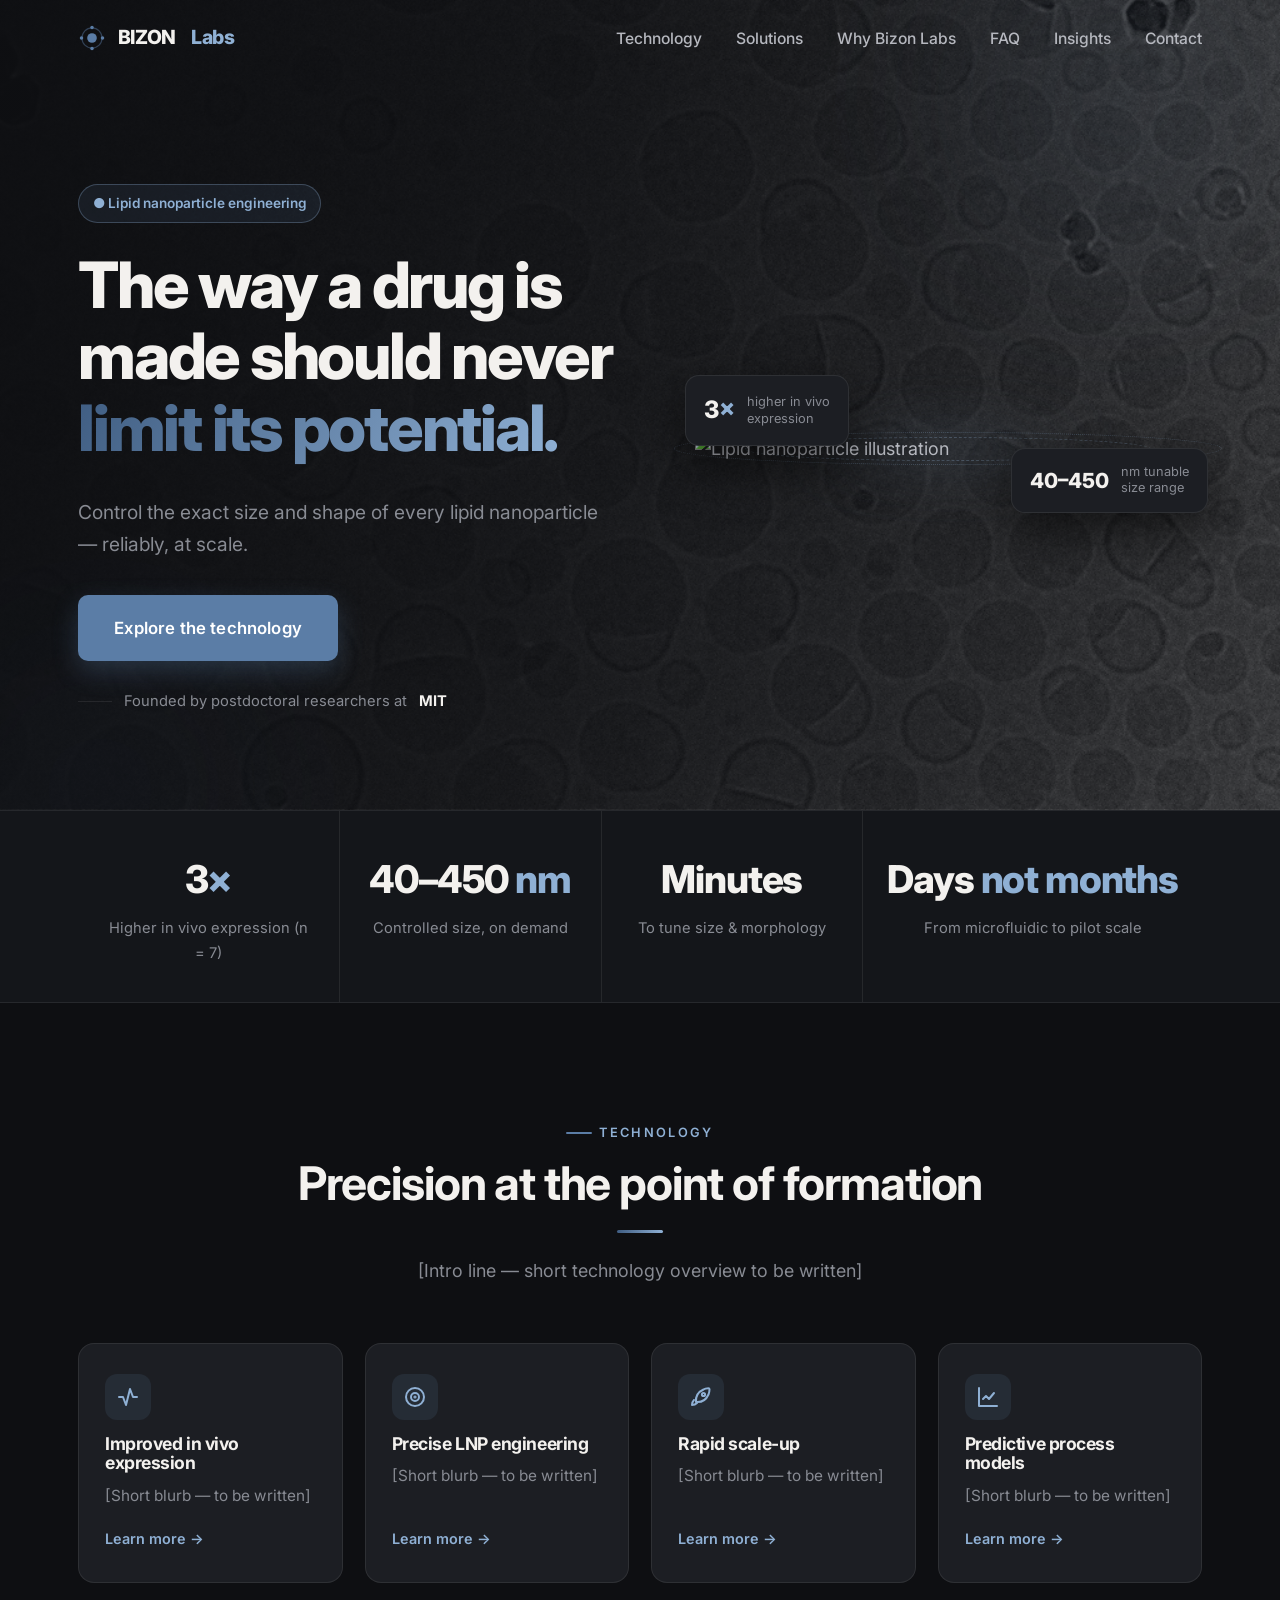
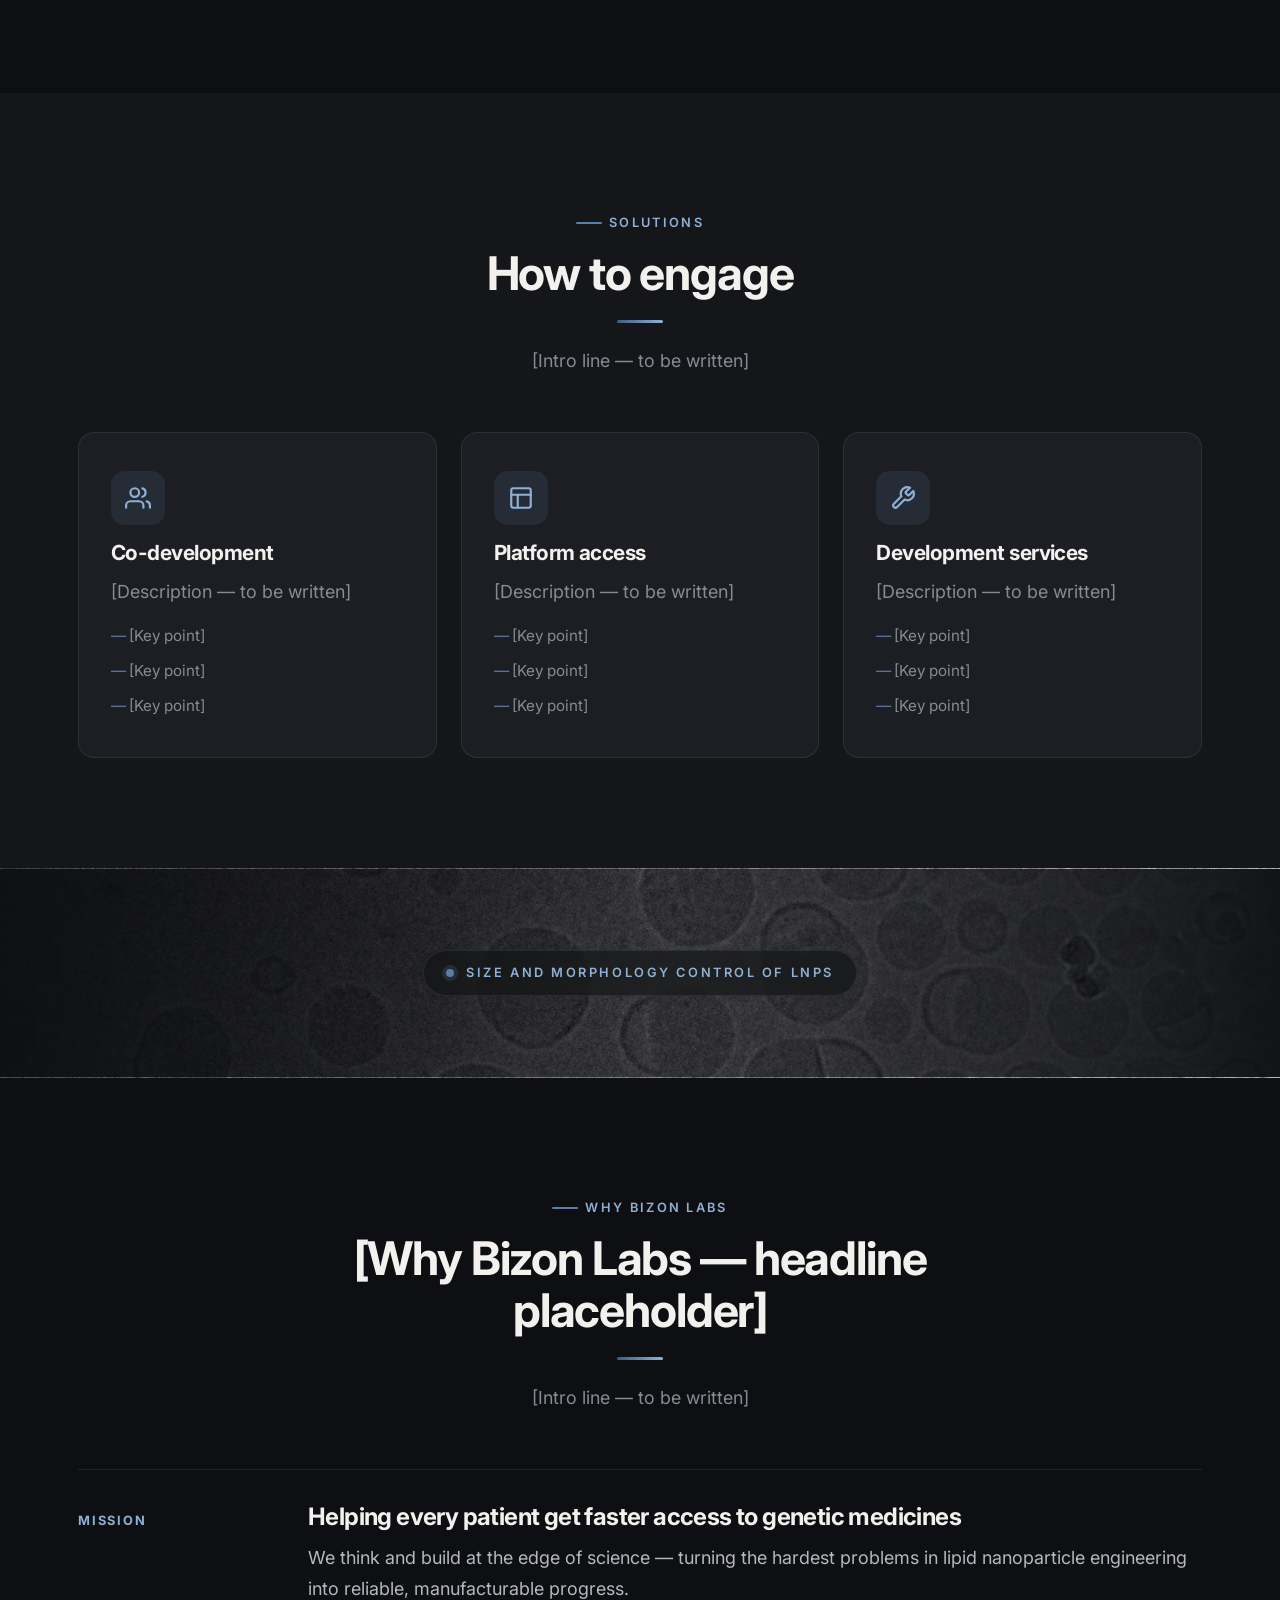
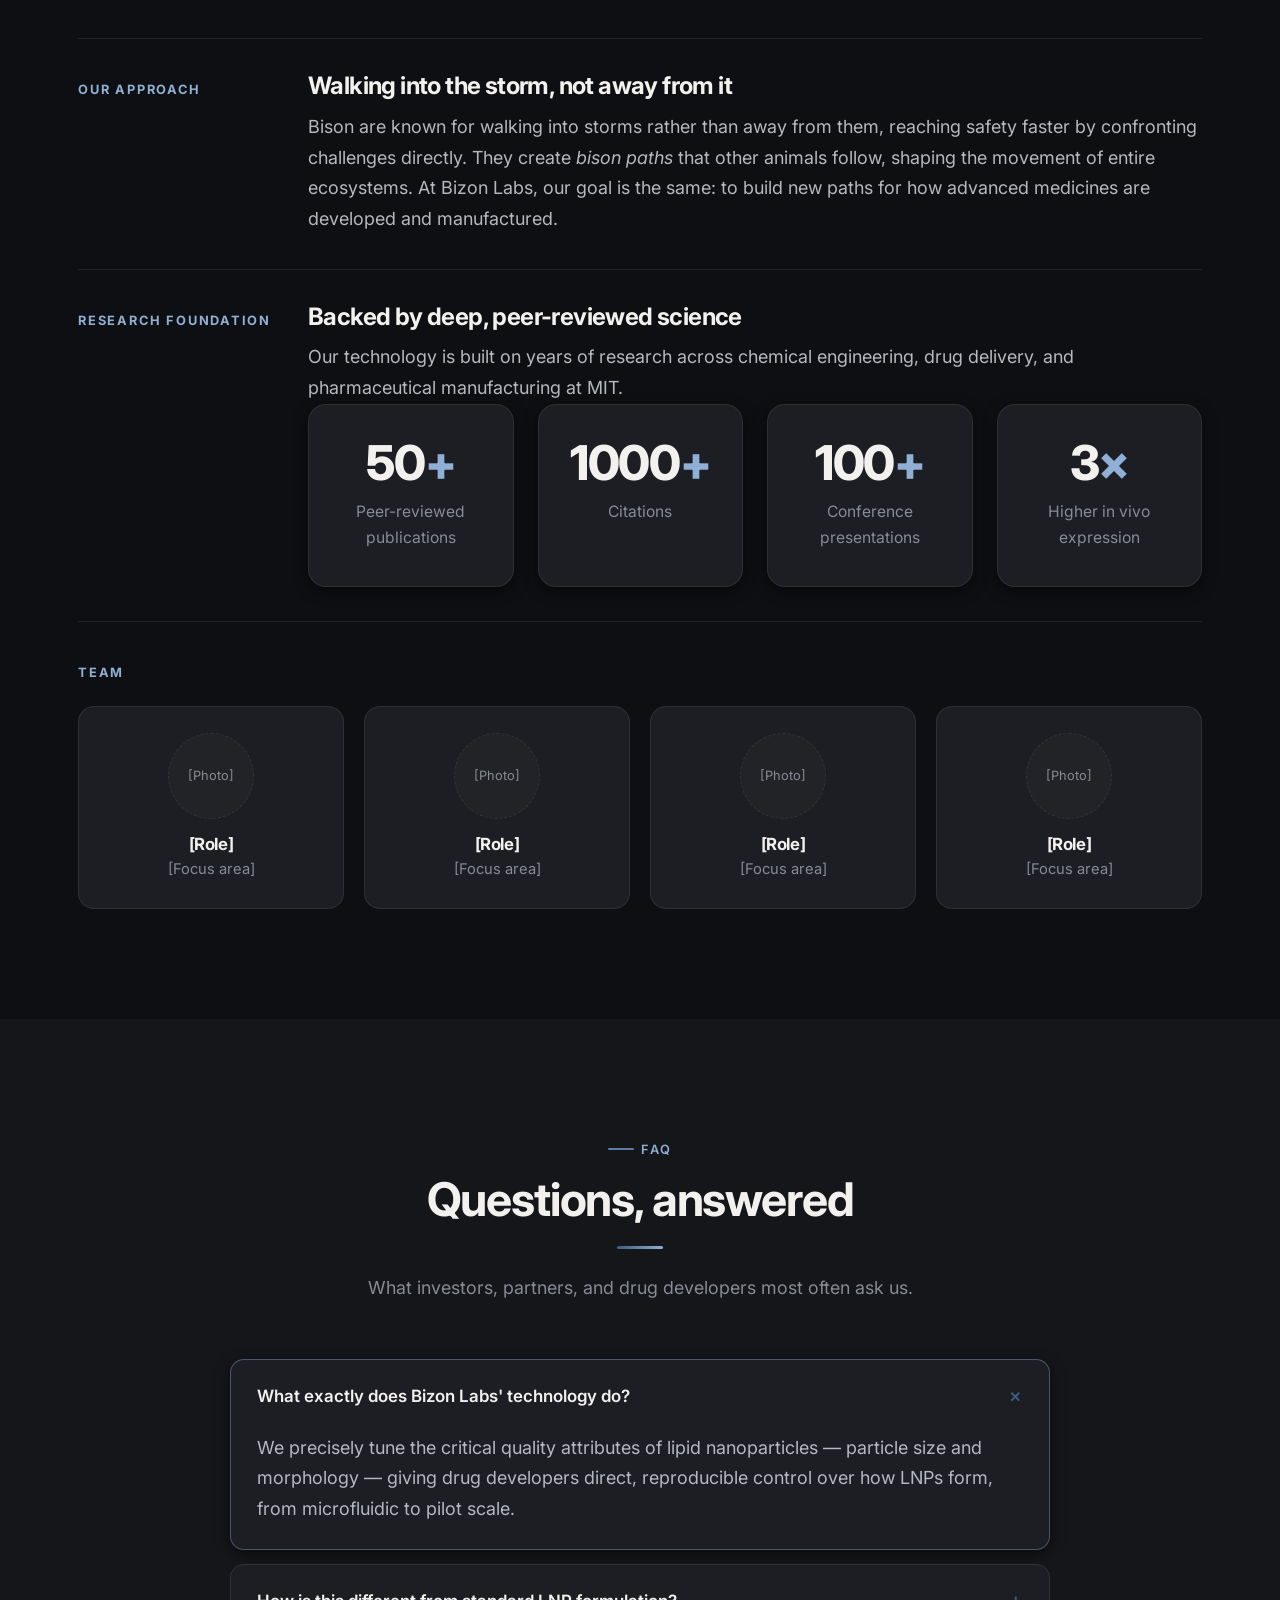
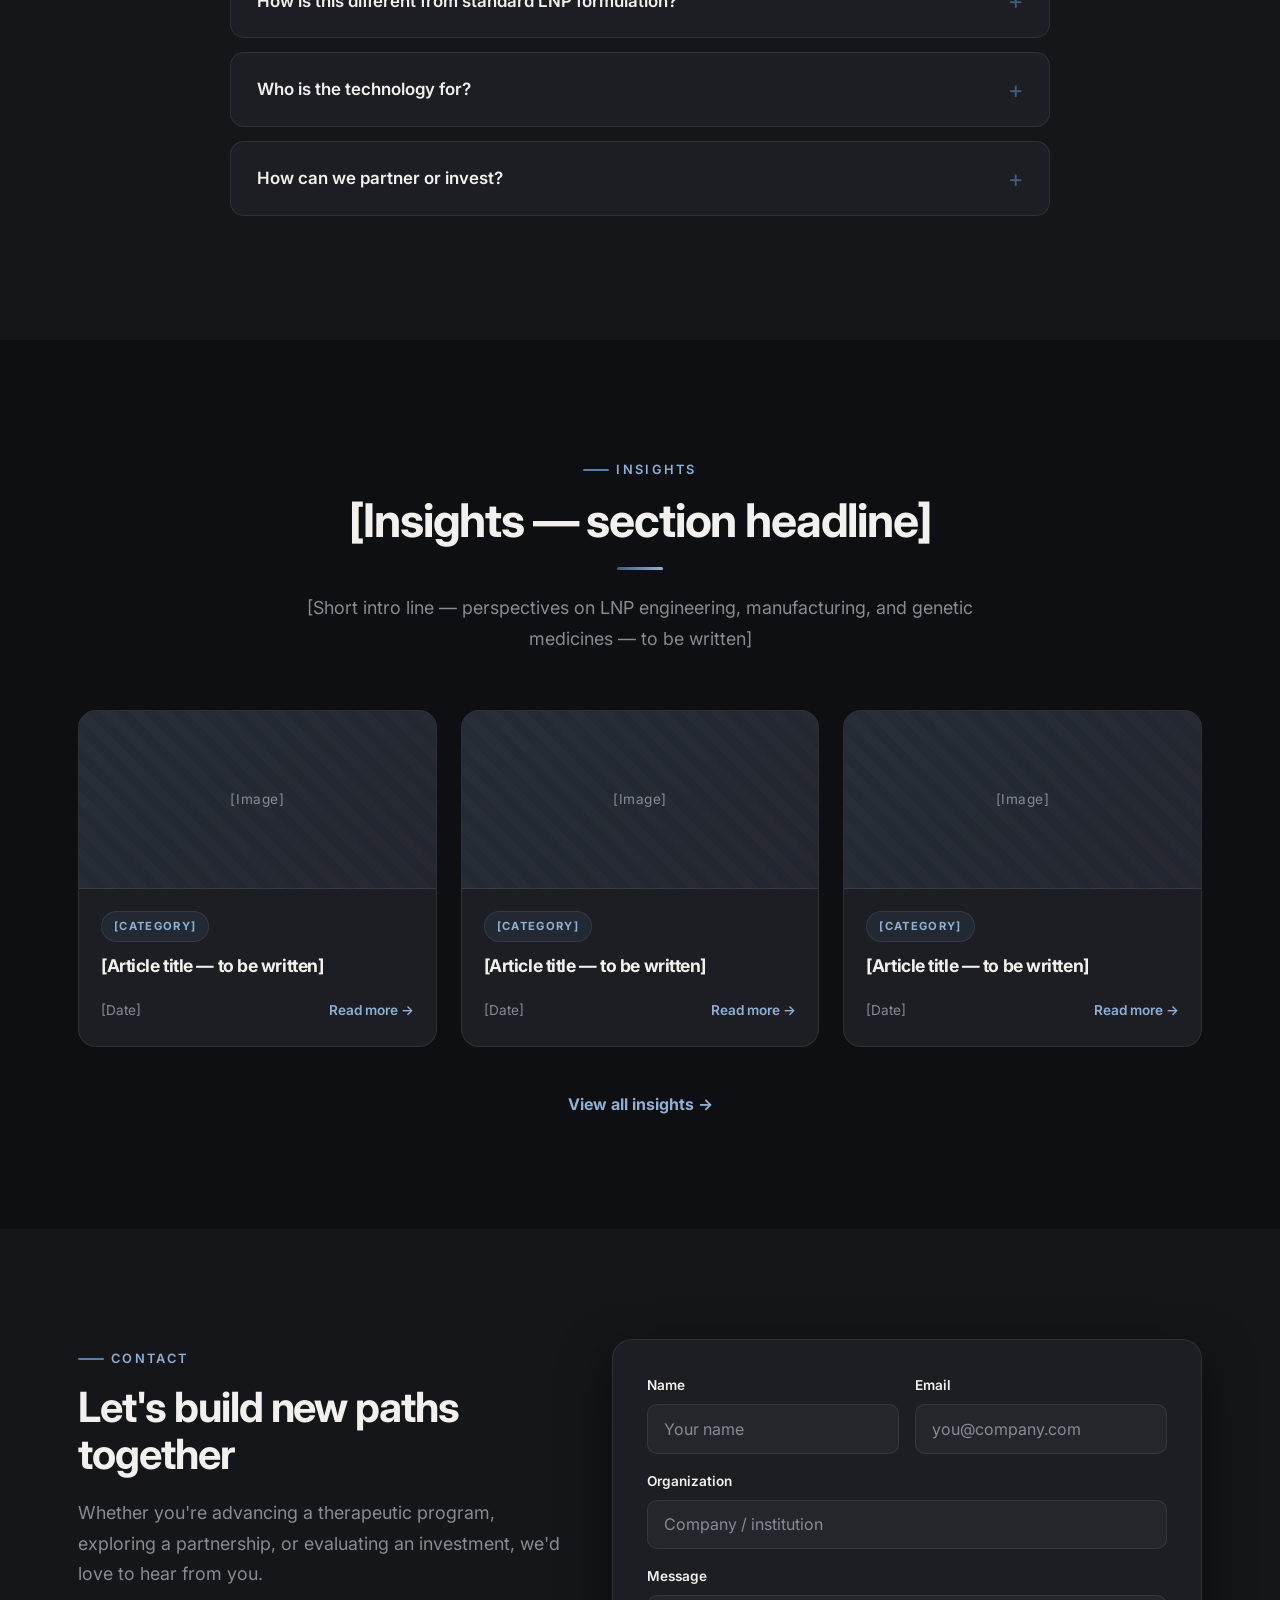
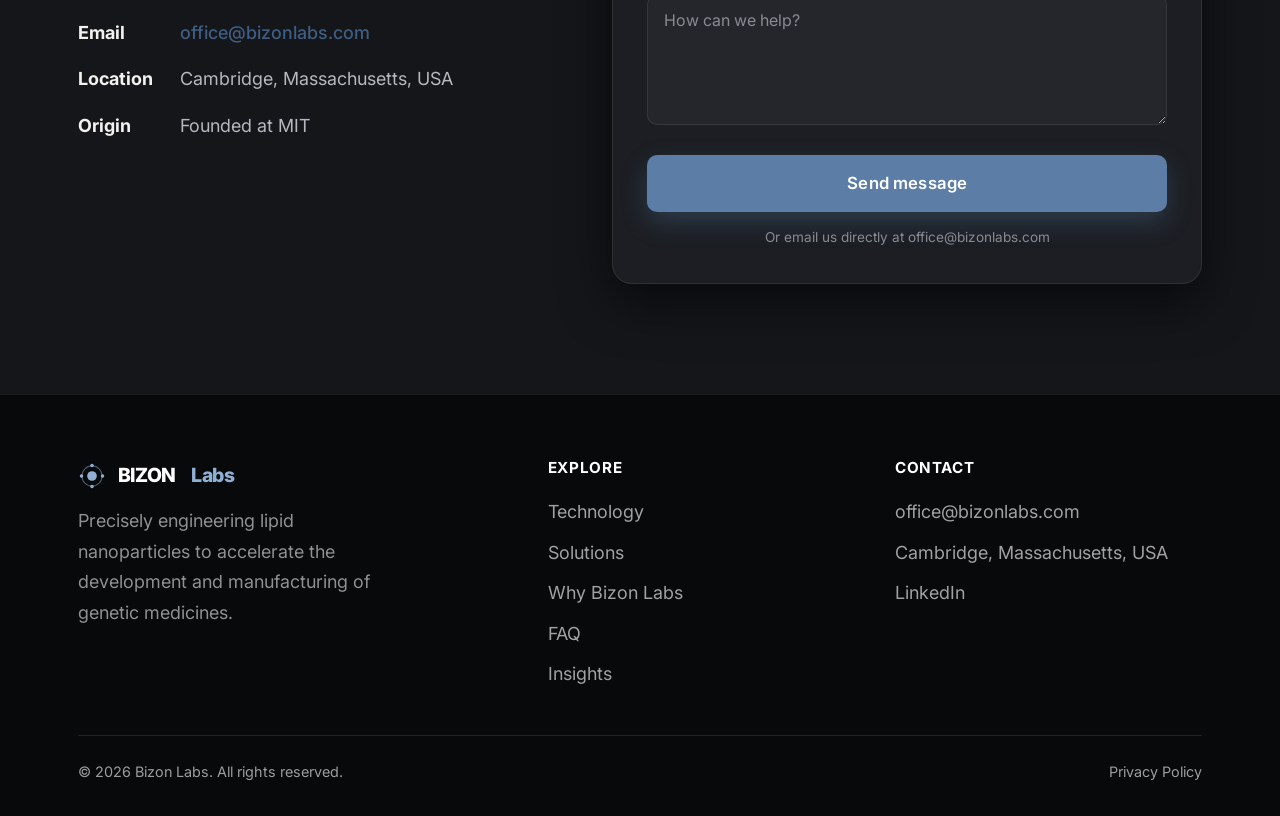
==== commit ca2ce48b: "Step 1: tighten hero to one outcome-led line Co-authored-by: Cursor <cursoragent@cursor.com>" ====
--- a/index-dark-v2.html
+++ b/index-dark-v2.html
@@ -56,7 +56,7 @@
 				<div class="hero-copy">
 					<span class="hero-badge">● Lipid nanoparticle engineering</span>
 					<h1>The way a drug is made should never <span class="grad">limit its potential.</span></h1>
-					<p class="hero-lead">We precisely tune lipid nanoparticle size and morphology — giving development teams reproducible control over how genetic medicines are made.</p>
+					<p class="hero-lead">Control the exact size and shape of every lipid nanoparticle — reliably, at scale.</p>
 					<div class="hero-actions">
 						<a href="#technology" class="btn btn--primary btn--lg">Explore the technology</a>
 					</div>
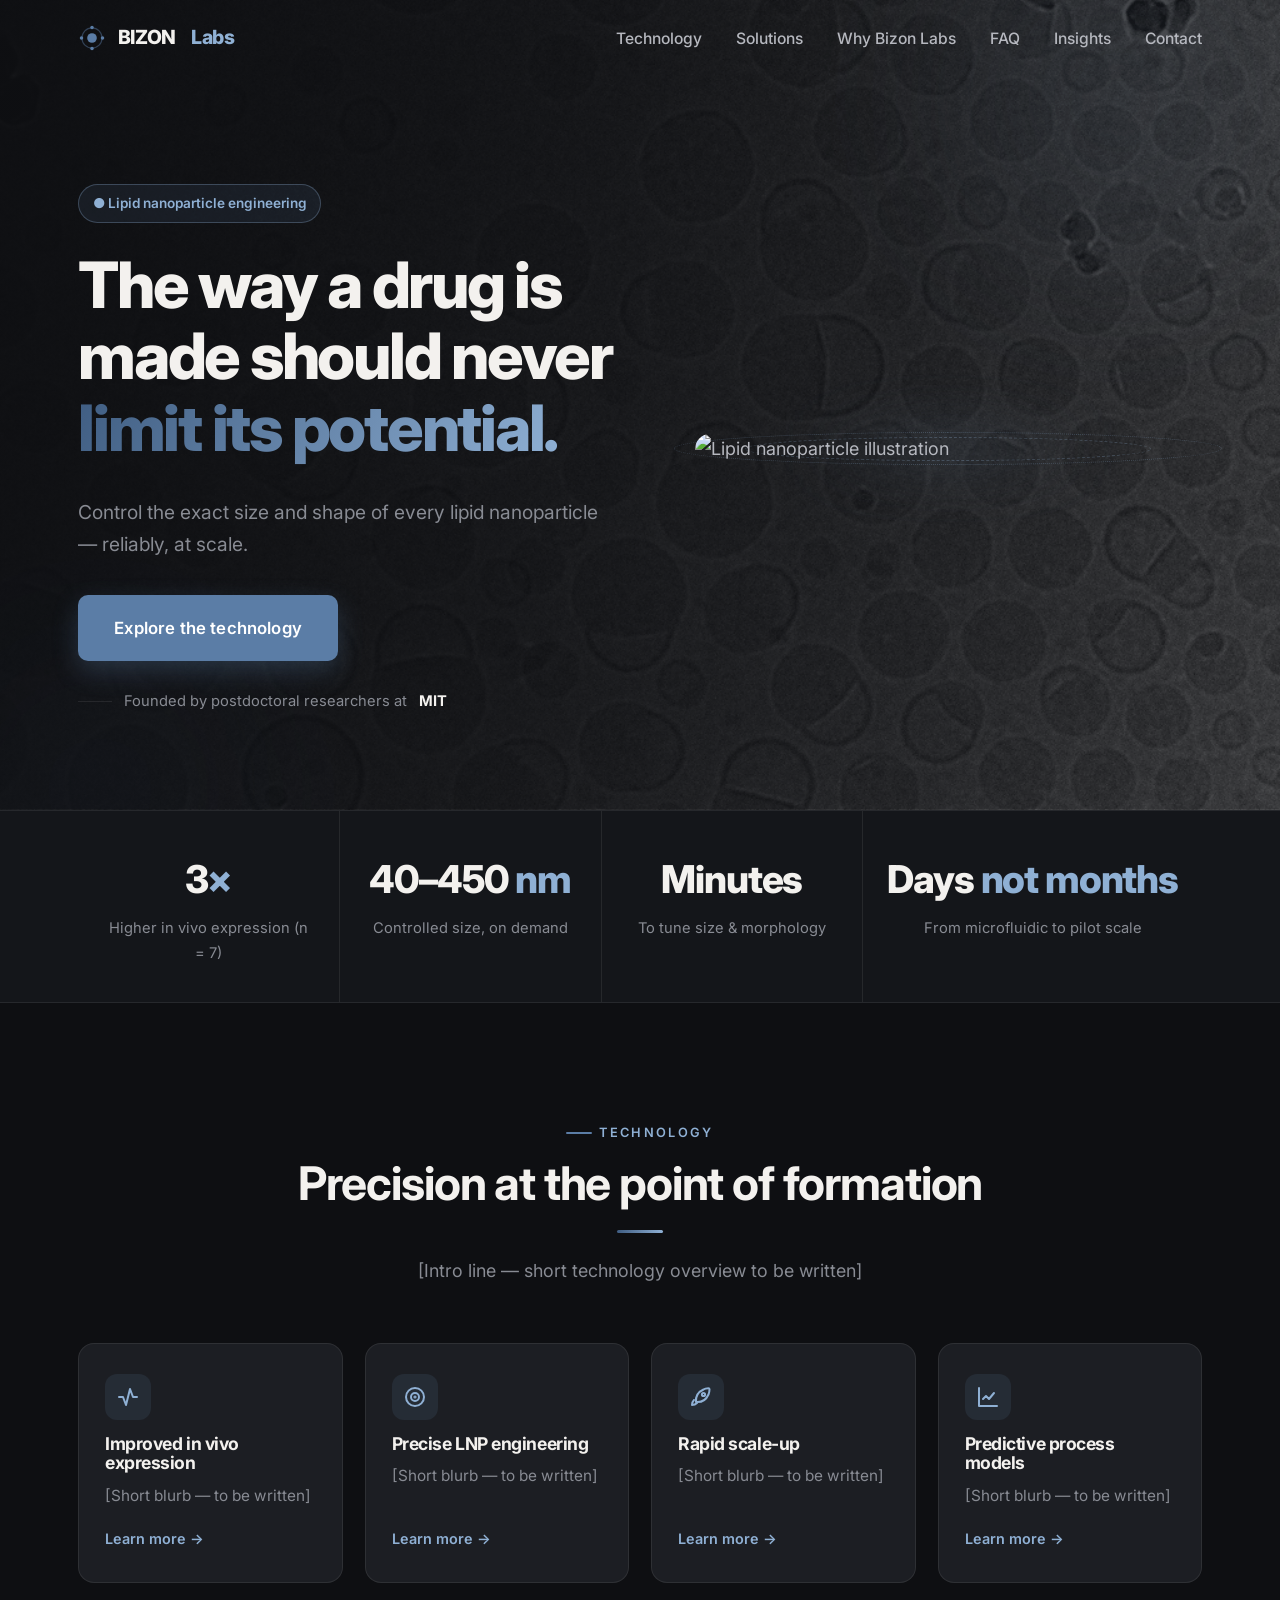
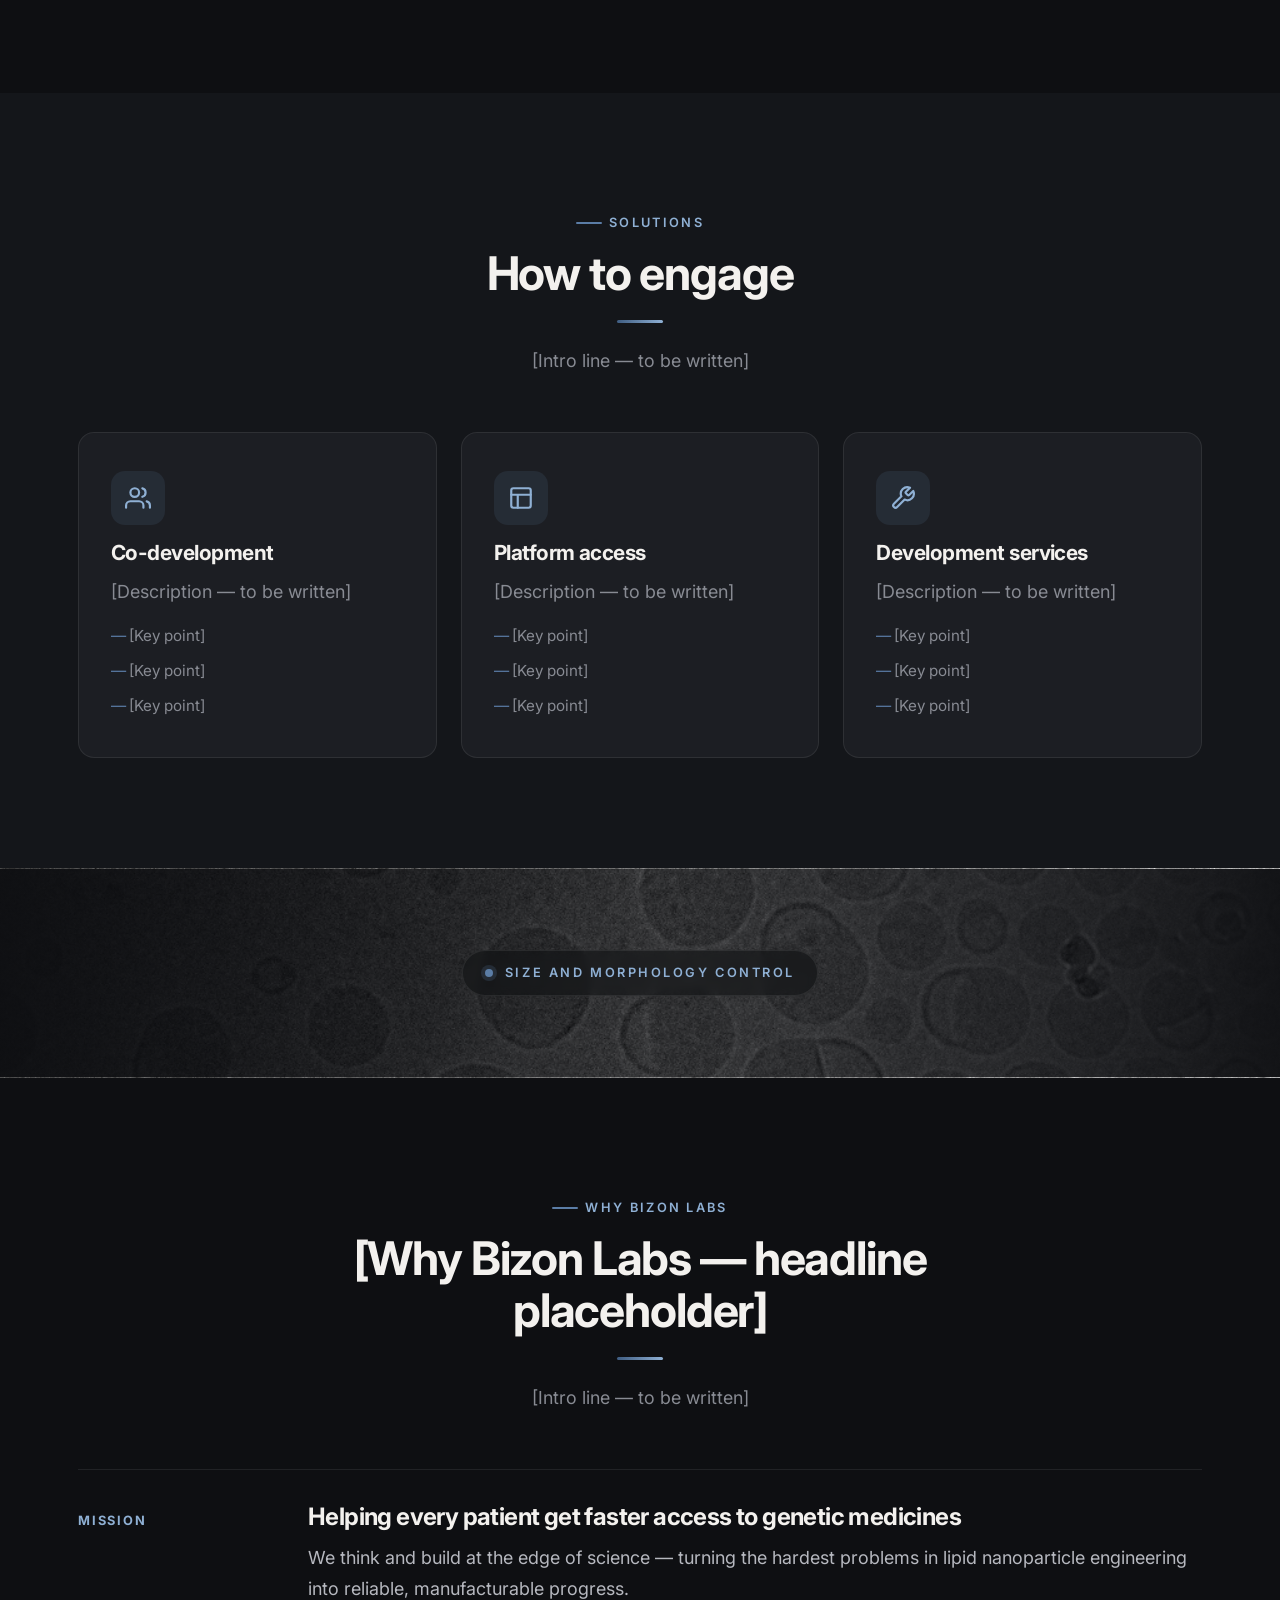
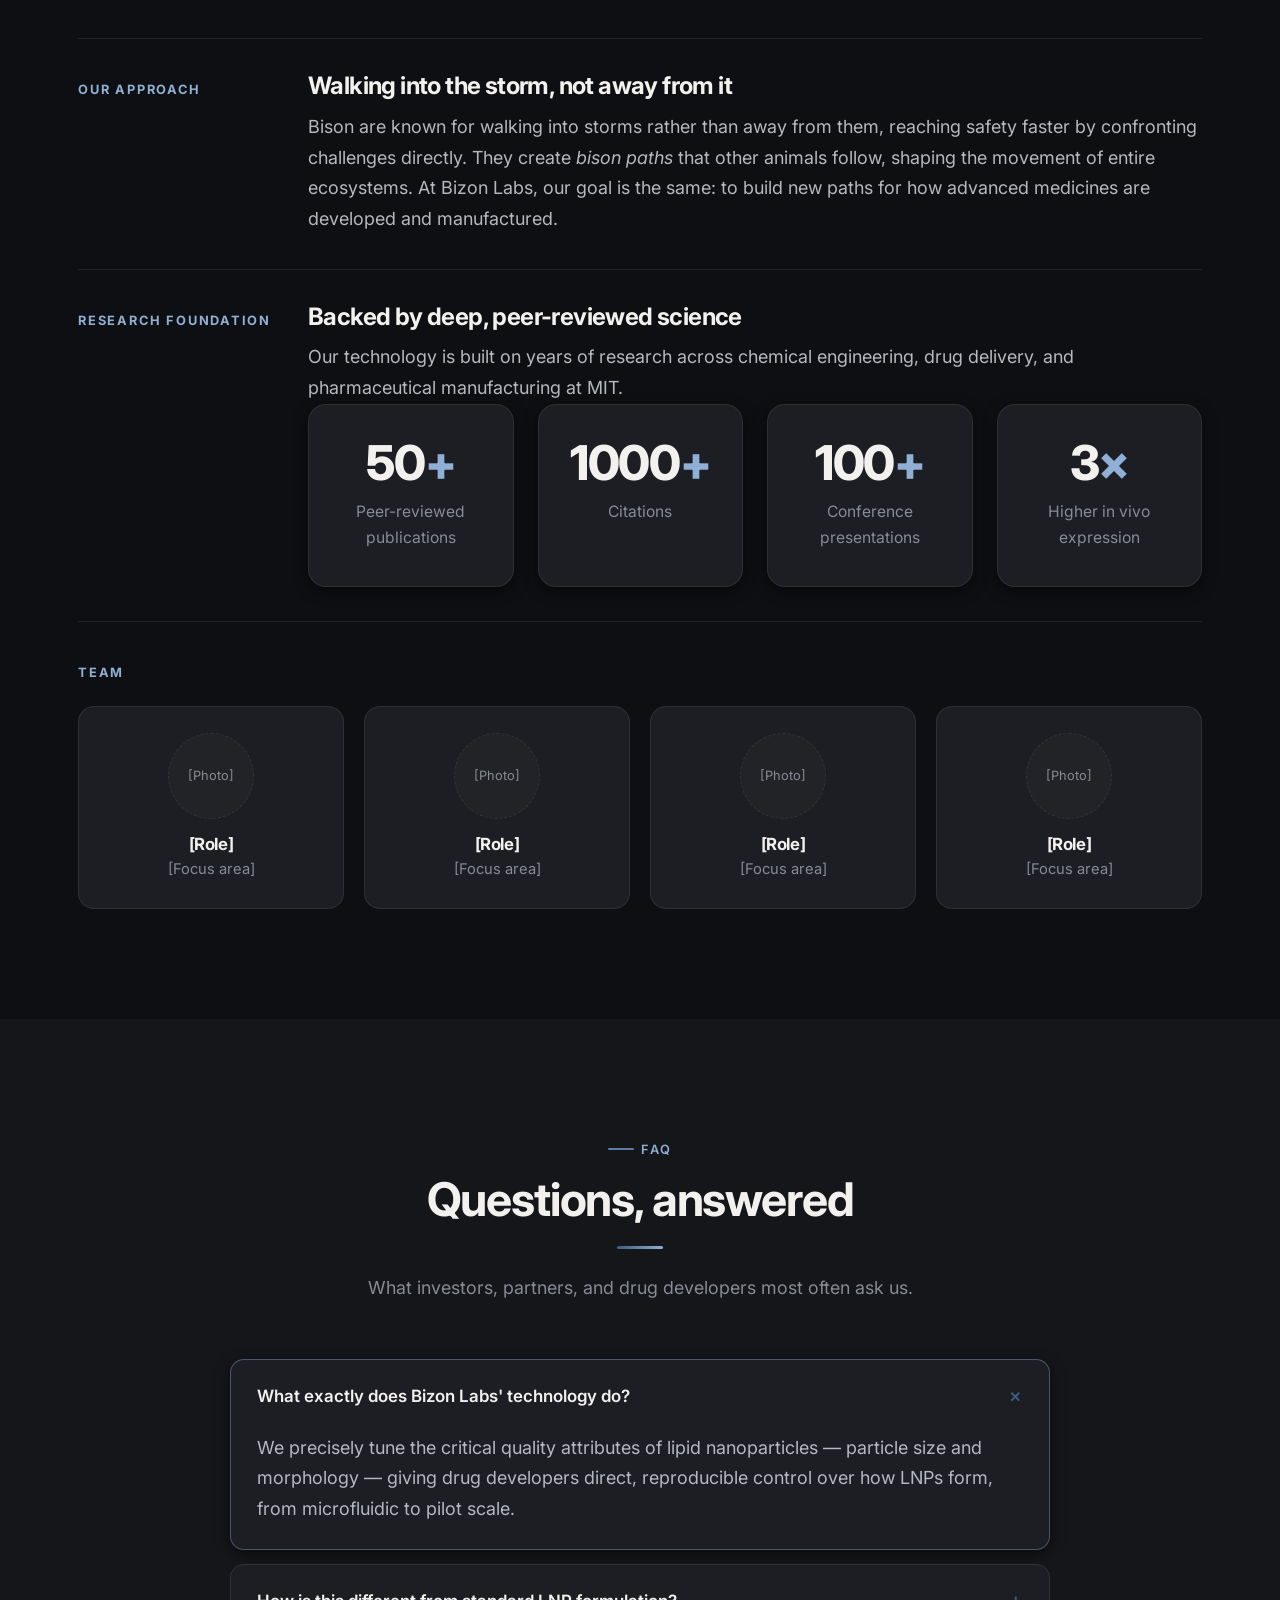
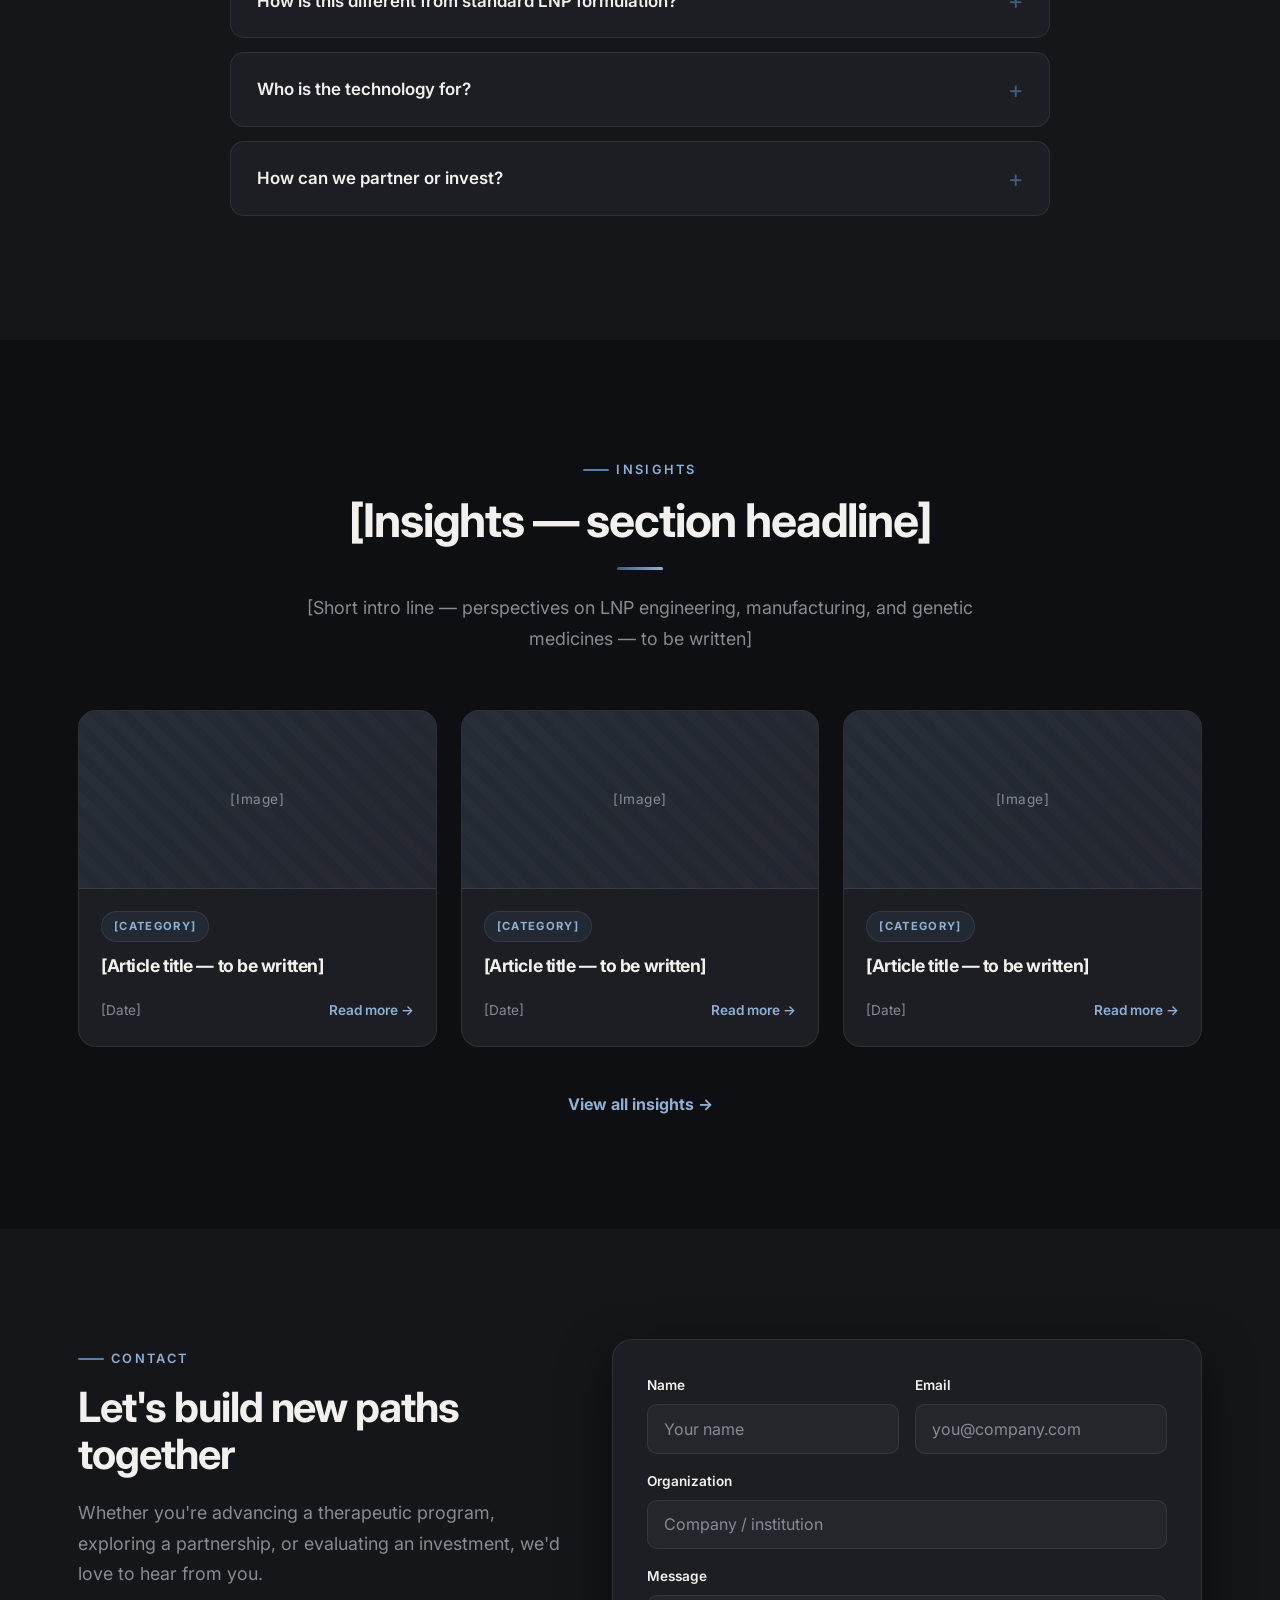
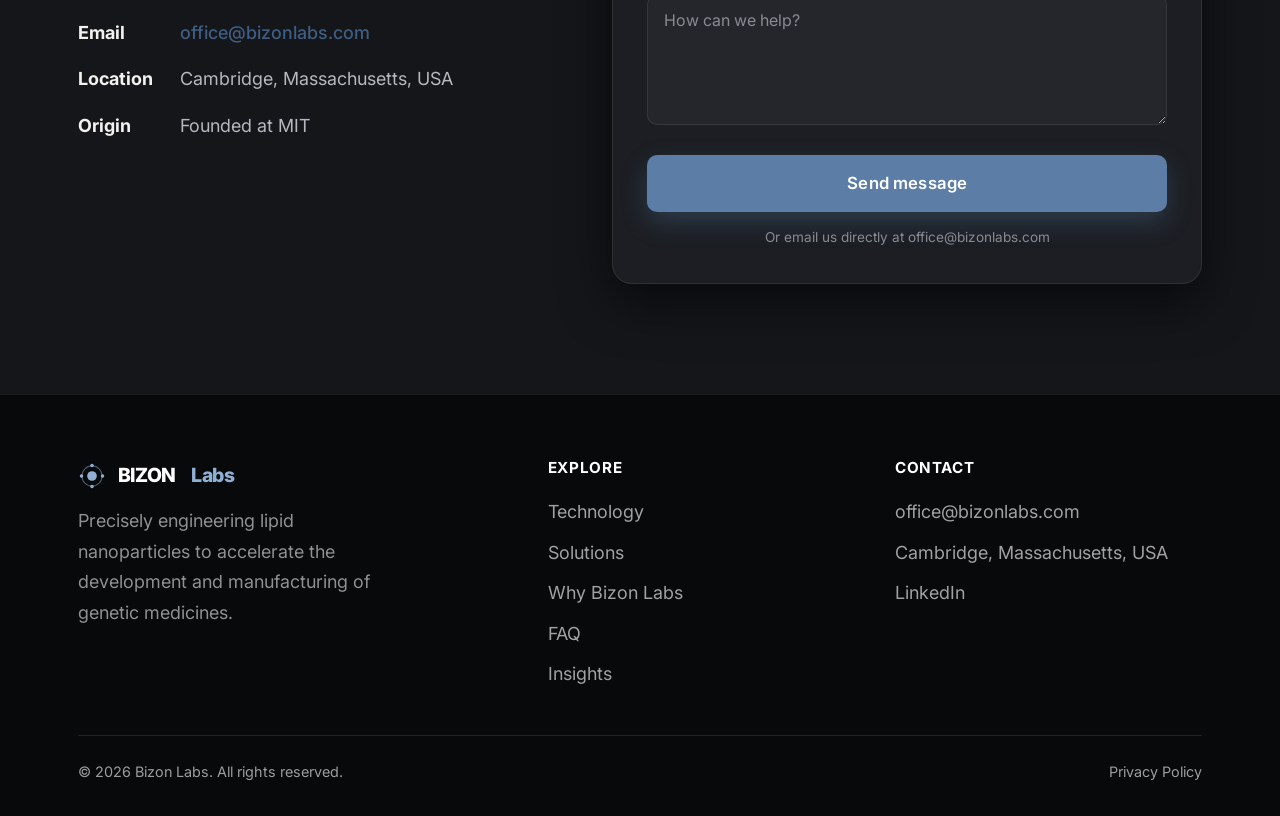
==== commit 484e90da: "Step 2: remove duplicate hero stat cards; trim specimen caption Co-authored-by: Cursor <cursoragent@" ====
--- a/index-dark-v2.html
+++ b/index-dark-v2.html
@@ -66,14 +66,6 @@
 					<div class="glow"></div>
 					<div class="hero-orbit"><span></span><span></span></div>
 					<img src="images/LNP.png" alt="Lipid nanoparticle illustration" />
-					<div class="hero-card">
-						<div class="num">3<span>×</span></div>
-						<div class="lbl">higher in vivo<br />expression</div>
-					</div>
-					<div class="hero-card card-2">
-						<div class="num" style="font-size:1.3rem">40–450</div>
-						<div class="lbl">nm tunable<br />size range</div>
-					</div>
 				</div>
 			</div>
 		</div>
@@ -285,9 +277,9 @@
 	</section>
 
 	<!-- Specimen divider: the real cryo-TEM micrograph as an editorial band -->
-	<div class="specimen" role="img" aria-label="Cryo-TEM micrograph showing size and morphology control of lipid nanoparticles">
-		<div class="container">
-			<span class="specimen-cap"><span class="specimen-tick"></span>Size and Morphology control of LNPs</span>
+	<div class="specimen" role="img" aria-label="Cryo-TEM micrograph showing size and morphology control">
+		<div class="container">
+			<span class="specimen-cap"><span class="specimen-tick"></span>Size and Morphology control</span>
 		</div>
 	</div>
 
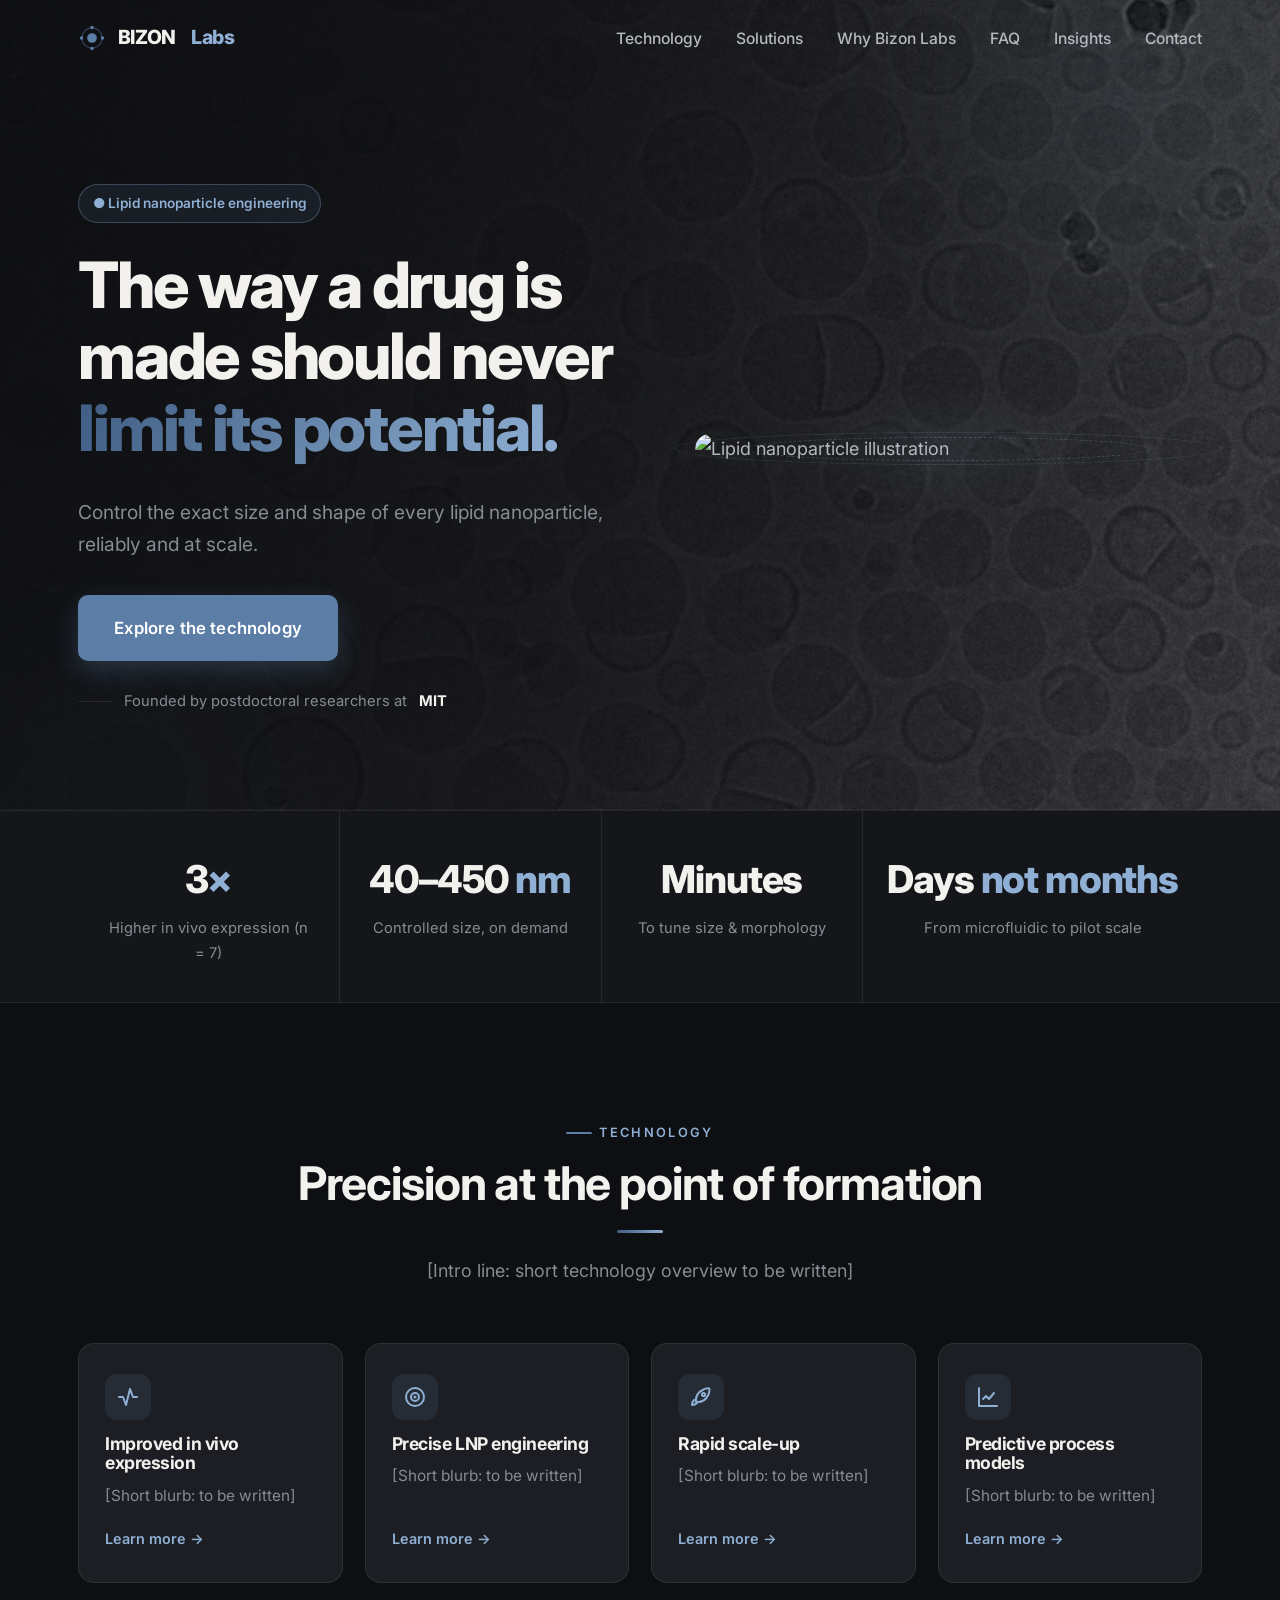
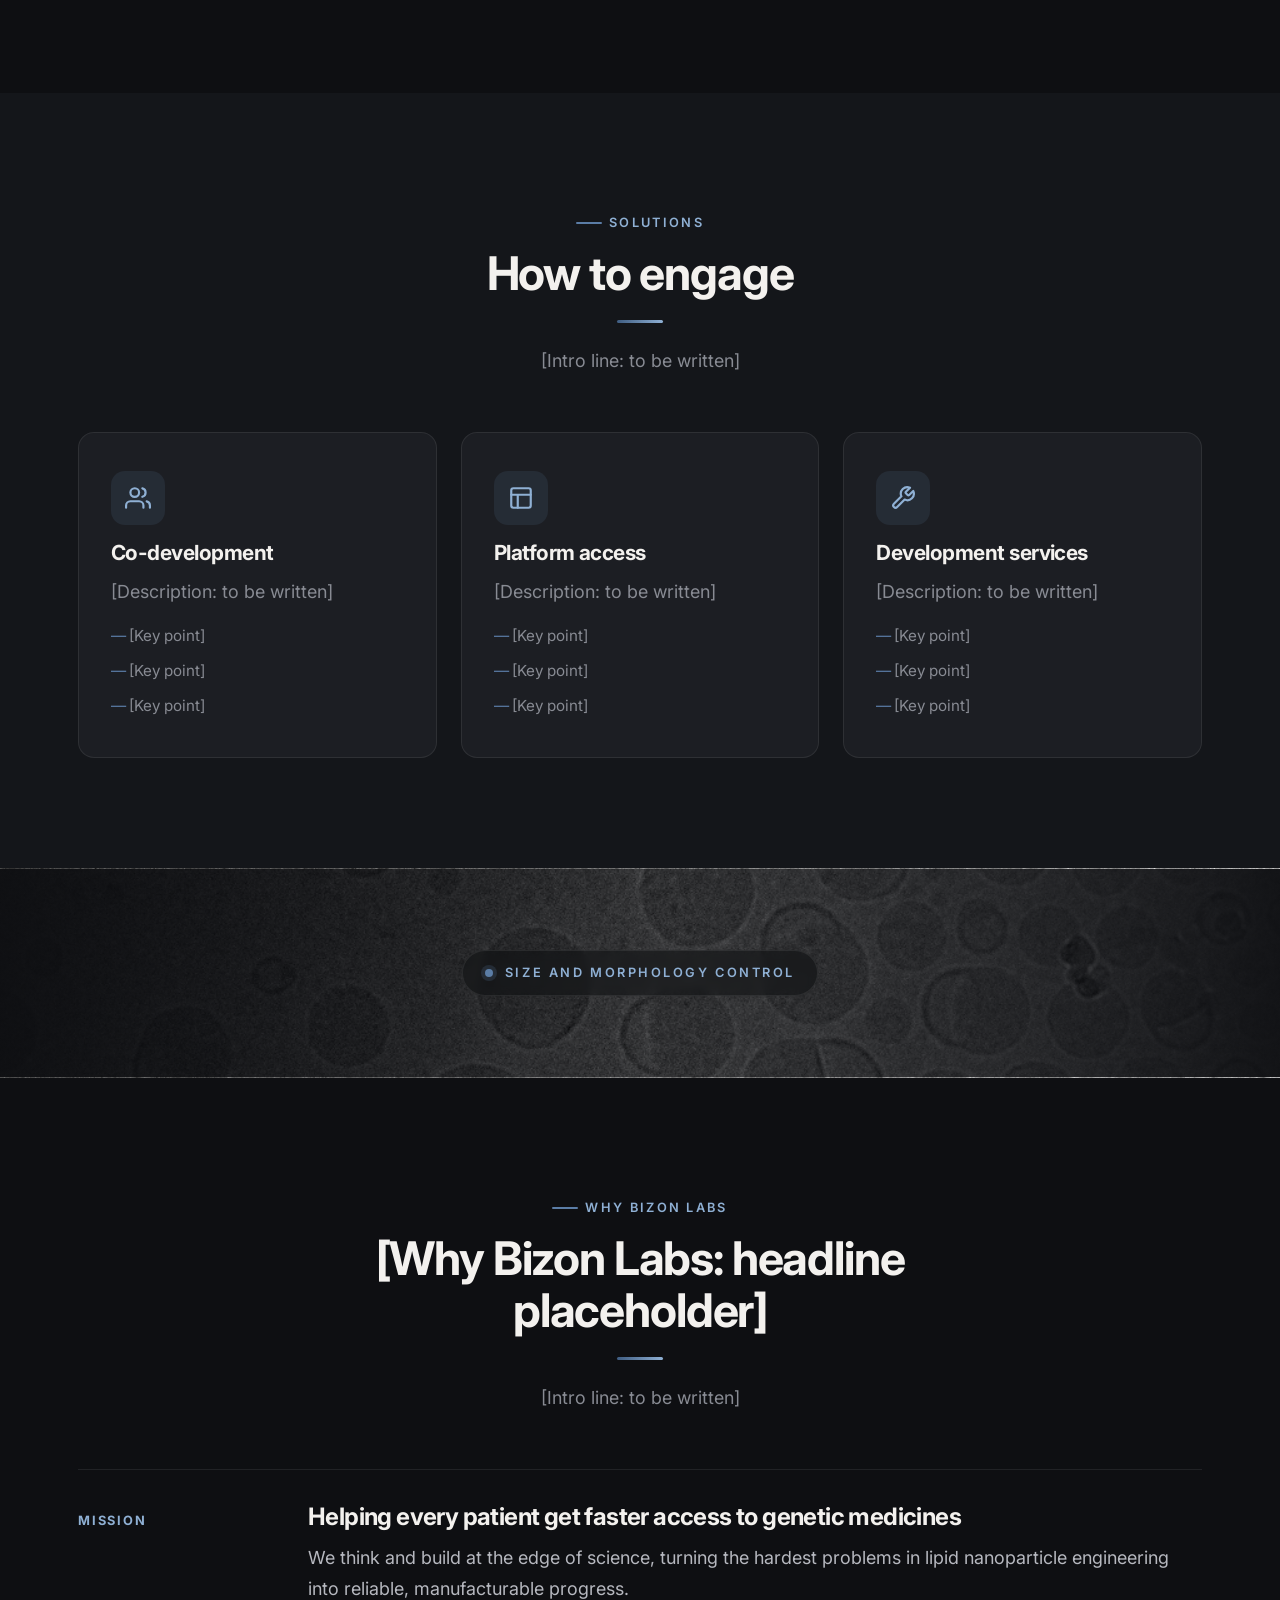
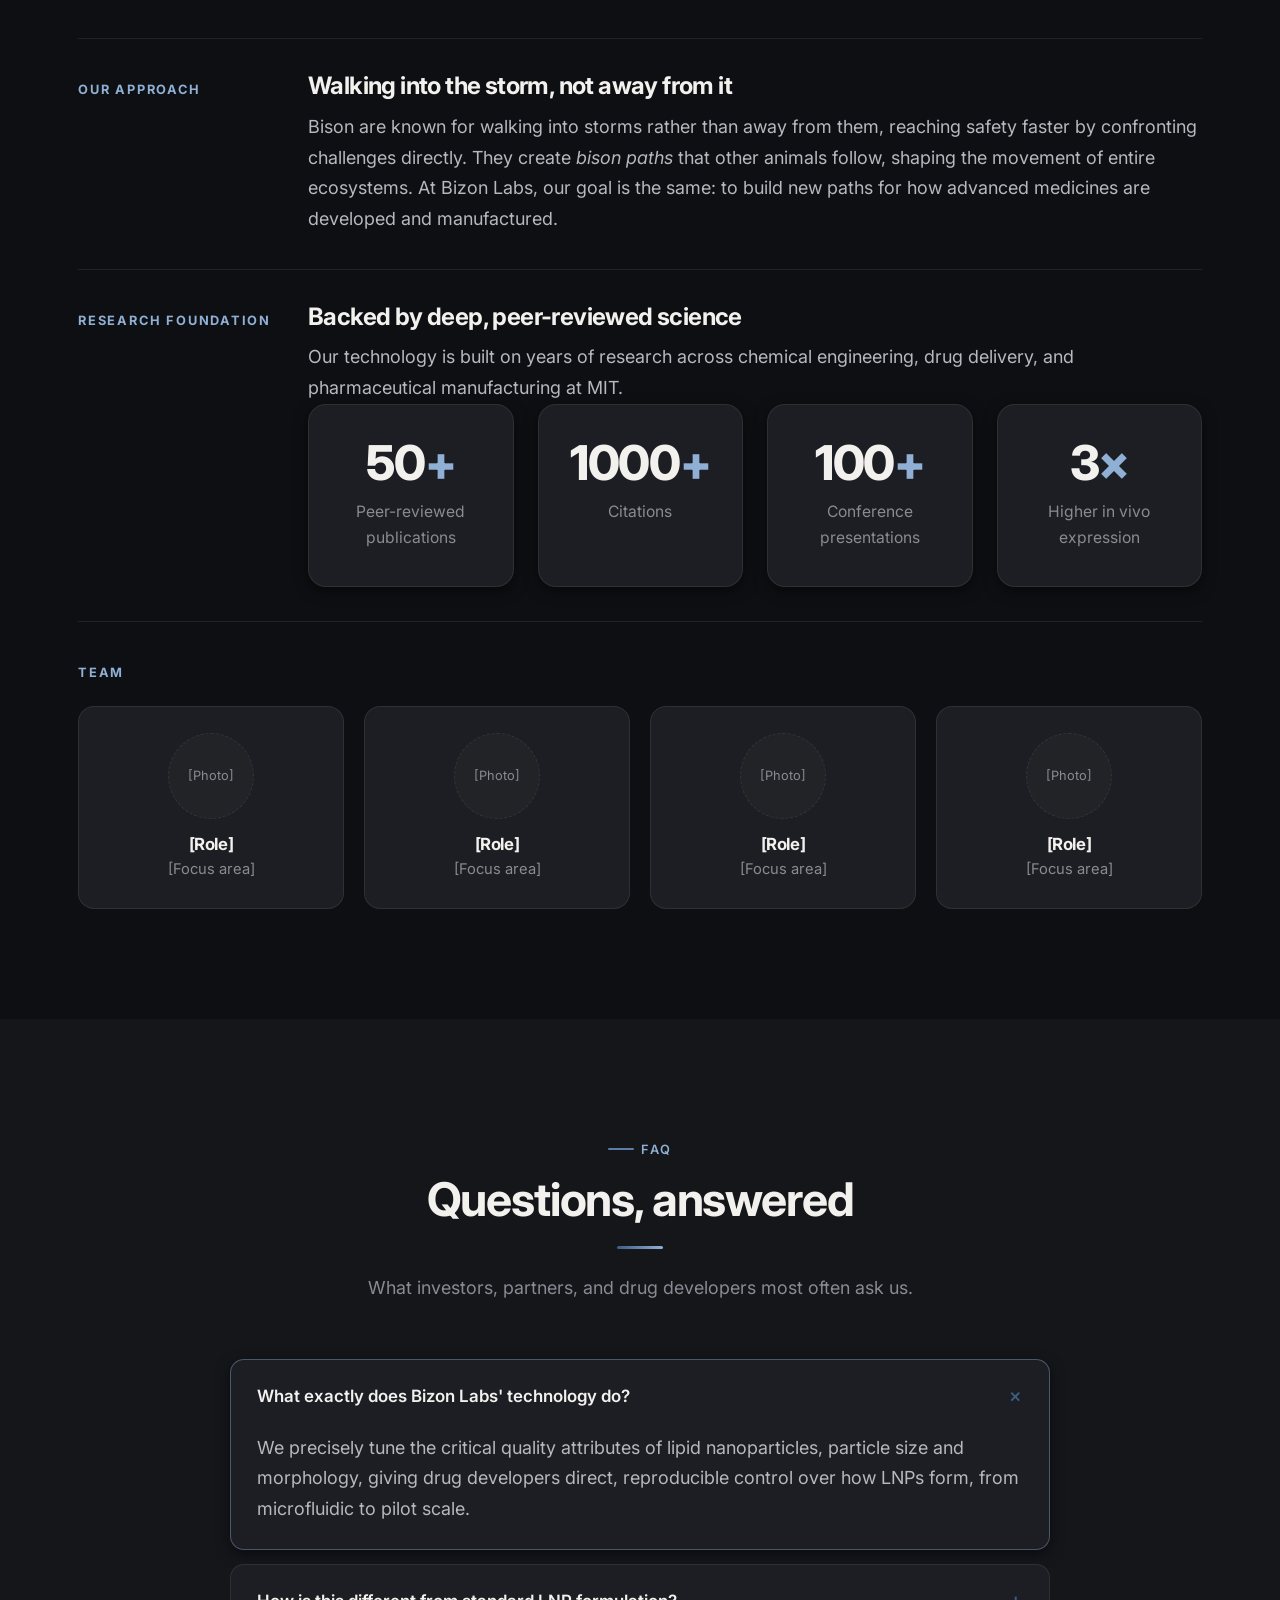
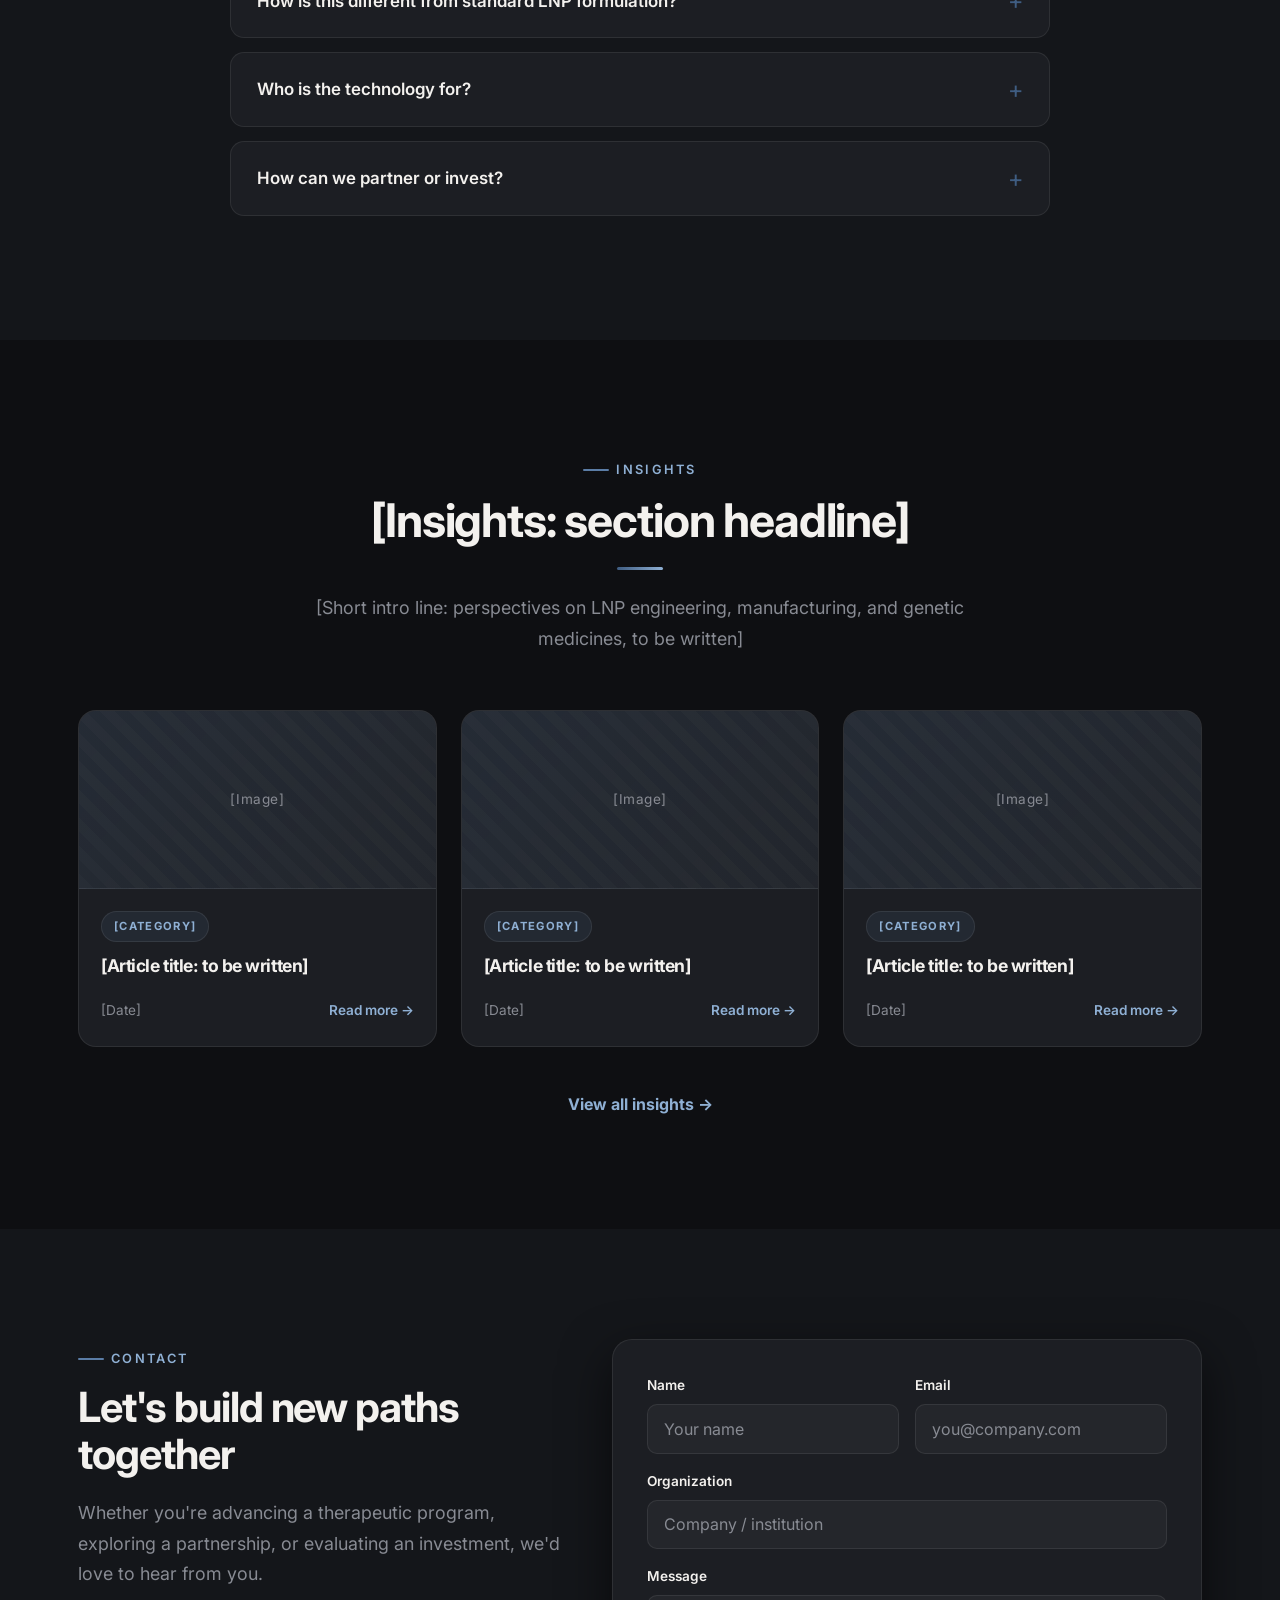
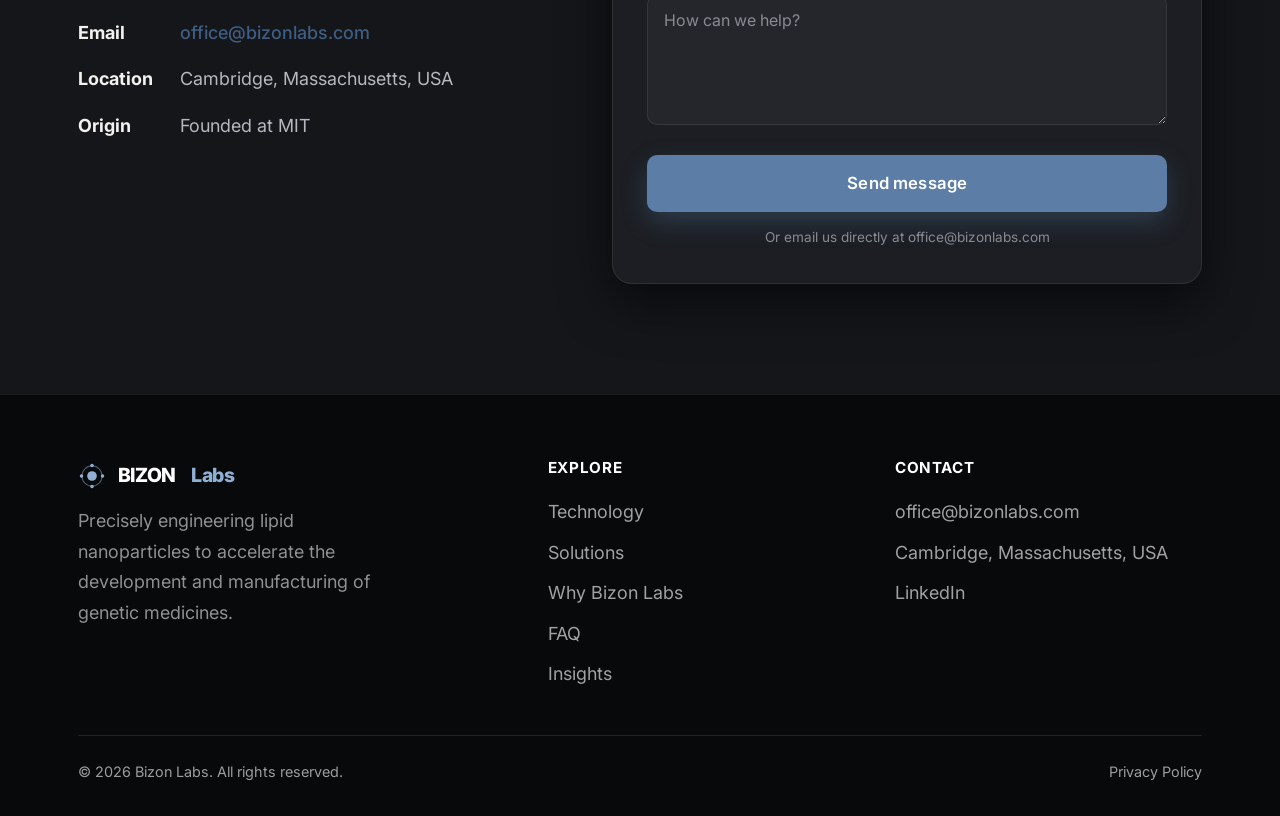
==== commit 0a7e7d17: "Reword hero line; remove em dashes from dark v2 Co-authored-by: Cursor <cursoragent@cursor.com>" ====
--- a/index-dark-v2.html
+++ b/index-dark-v2.html
@@ -3,12 +3,12 @@
 <head>
 	<meta charset="utf-8" />
 	<meta name="viewport" content="width=device-width, initial-scale=1" />
-	<title>Bizon Labs — Precise Lipid Nanoparticle Engineering (Dark v2 draft)</title>
-	<meta name="description" content="Bizon Labs builds technology that precisely tunes lipid nanoparticle critical quality attributes — size and morphology — to unlock better in vivo performance and faster process development for genetic medicines." />
+	<title>Bizon Labs: Precise Lipid Nanoparticle Engineering (Dark v2 draft)</title>
+	<meta name="description" content="Bizon Labs builds technology that precisely tunes lipid nanoparticle critical quality attributes, size and morphology, to unlock better in vivo performance and faster process development for genetic medicines." />
 
 	<!-- Open Graph -->
 	<meta property="og:type" content="website" />
-	<meta property="og:title" content="Bizon Labs — Precise Lipid Nanoparticle Engineering" />
+	<meta property="og:title" content="Bizon Labs: Precise Lipid Nanoparticle Engineering" />
 	<meta property="og:description" content="Precisely tune lipid nanoparticle size and morphology for better in vivo expression and faster scale-up." />
 	<meta property="og:url" content="https://bizonlabs.com/" />
 
@@ -56,7 +56,7 @@
 				<div class="hero-copy">
 					<span class="hero-badge">● Lipid nanoparticle engineering</span>
 					<h1>The way a drug is made should never <span class="grad">limit its potential.</span></h1>
-					<p class="hero-lead">Control the exact size and shape of every lipid nanoparticle — reliably, at scale.</p>
+					<p class="hero-lead">Control the exact size and shape of every lipid nanoparticle, reliably and at scale.</p>
 					<div class="hero-actions">
 						<a href="#technology" class="btn btn--primary btn--lg">Explore the technology</a>
 					</div>
@@ -93,31 +93,31 @@
 			<div class="section-head reveal">
 				<span class="eyebrow">Technology</span>
 				<h2>Precision at the point of formation</h2>
-				<p>[Intro line — short technology overview to be written]</p>
+				<p>[Intro line: short technology overview to be written]</p>
 			</div>
 			<div class="tech-tiles">
 				<button class="tile reveal d1" type="button" data-modal="tech-1">
 					<span class="ico"><svg viewBox="0 0 24 24" fill="none" stroke="currentColor" stroke-width="2" stroke-linecap="round" stroke-linejoin="round"><path d="M3 12h4l3 8 4-16 3 8h4"/></svg></span>
 					<h3>Improved in vivo expression</h3>
-					<p>[Short blurb — to be written]</p>
+					<p>[Short blurb: to be written]</p>
 					<span class="tile-more">Learn more →</span>
 				</button>
 				<button class="tile reveal d2" type="button" data-modal="tech-2">
 					<span class="ico"><svg viewBox="0 0 24 24" fill="none" stroke="currentColor" stroke-width="2" stroke-linecap="round" stroke-linejoin="round"><circle cx="12" cy="12" r="9"/><circle cx="12" cy="12" r="4"/><circle cx="12" cy="12" r="0.6" fill="currentColor"/></svg></span>
 					<h3>Precise LNP engineering</h3>
-					<p>[Short blurb — to be written]</p>
+					<p>[Short blurb: to be written]</p>
 					<span class="tile-more">Learn more →</span>
 				</button>
 				<button class="tile reveal d3" type="button" data-modal="tech-3">
 					<span class="ico"><svg viewBox="0 0 24 24" fill="none" stroke="currentColor" stroke-width="2" stroke-linecap="round" stroke-linejoin="round"><path d="M5 15c-2 2-2 5-2 5s3 0 5-2"/><path d="M14.5 4.5C9 7 6.5 12 7 17c5 .5 10-2 12.5-7.5.7-1.6 1-3.4 1-5.2 0-.6-.5-1.1-1.1-1.1-1.8 0-3.6.3-4.9 1.3z"/><circle cx="14.5" cy="9.5" r="1.6"/></svg></span>
 					<h3>Rapid scale-up</h3>
-					<p>[Short blurb — to be written]</p>
+					<p>[Short blurb: to be written]</p>
 					<span class="tile-more">Learn more →</span>
 				</button>
 				<button class="tile reveal d4" type="button" data-modal="tech-4">
 					<span class="ico"><svg viewBox="0 0 24 24" fill="none" stroke="currentColor" stroke-width="2" stroke-linecap="round" stroke-linejoin="round"><path d="M3 3v18h18"/><path d="M7 14l3-3 3 3 5-6"/></svg></span>
 					<h3>Predictive process models</h3>
-					<p>[Short blurb — to be written]</p>
+					<p>[Short blurb: to be written]</p>
 					<span class="tile-more">Learn more →</span>
 				</button>
 			</div>
@@ -133,7 +133,7 @@
 				<div class="modal-head-copy">
 					<span class="eyebrow">Technology</span>
 					<h3>Improved in vivo expression</h3>
-					<p>[Subhead — one or two lines describing this capability, to be written]</p>
+					<p>[Subhead: one or two lines describing this capability, to be written]</p>
 				</div>
 				<ul class="modal-checks">
 					<li>[Key point]</li>
@@ -159,7 +159,7 @@
 				<div class="modal-head-copy">
 					<span class="eyebrow">Technology</span>
 					<h3>Precise LNP engineering</h3>
-					<p>[Subhead — one or two lines describing this capability, to be written]</p>
+					<p>[Subhead: one or two lines describing this capability, to be written]</p>
 				</div>
 				<ul class="modal-checks">
 					<li>[Key point]</li>
@@ -185,7 +185,7 @@
 				<div class="modal-head-copy">
 					<span class="eyebrow">Technology</span>
 					<h3>Rapid scale-up</h3>
-					<p>[Subhead — one or two lines describing this capability, to be written]</p>
+					<p>[Subhead: one or two lines describing this capability, to be written]</p>
 				</div>
 				<ul class="modal-checks">
 					<li>[Key point]</li>
@@ -211,7 +211,7 @@
 				<div class="modal-head-copy">
 					<span class="eyebrow">Technology</span>
 					<h3>Predictive process models</h3>
-					<p>[Subhead — one or two lines describing this capability, to be written]</p>
+					<p>[Subhead: one or two lines describing this capability, to be written]</p>
 				</div>
 				<ul class="modal-checks">
 					<li>[Key point]</li>
@@ -231,7 +231,7 @@
 	</div>
 
 	<!-- ============================================================= -->
-	<!-- C. SOLUTIONS — "How to engage" (Lila Industries-style 3 boxes) -->
+	<!-- C. SOLUTIONS: "How to engage" (Lila Industries-style 3 boxes) -->
 	<!--    PLACEHOLDER CONTENT to fill later.                          -->
 	<!-- ============================================================= -->
 	<section class="section section--soft" id="solutions">
@@ -239,13 +239,13 @@
 			<div class="section-head reveal">
 				<span class="eyebrow">Solutions</span>
 				<h2>How to engage</h2>
-				<p>[Intro line — to be written]</p>
+				<p>[Intro line: to be written]</p>
 			</div>
 			<div class="solutions">
 				<article class="solution reveal d1">
 					<div class="solution-ico"><svg viewBox="0 0 24 24" fill="none" stroke="currentColor" stroke-width="2" stroke-linecap="round" stroke-linejoin="round"><path d="M17 21v-2a4 4 0 0 0-4-4H5a4 4 0 0 0-4 4v2"/><circle cx="9" cy="7" r="4"/><path d="M23 21v-2a4 4 0 0 0-3-3.87"/><path d="M16 3.13a4 4 0 0 1 0 7.75"/></svg></div>
 					<h3>Co-development</h3>
-					<p>[Description — to be written]</p>
+					<p>[Description: to be written]</p>
 					<ul class="ph-list">
 						<li>[Key point]</li>
 						<li>[Key point]</li>
@@ -255,7 +255,7 @@
 				<article class="solution reveal d2">
 					<div class="solution-ico"><svg viewBox="0 0 24 24" fill="none" stroke="currentColor" stroke-width="2" stroke-linecap="round" stroke-linejoin="round"><rect x="3" y="3" width="18" height="18" rx="2"/><path d="M3 9h18M9 21V9"/></svg></div>
 					<h3>Platform access</h3>
-					<p>[Description — to be written]</p>
+					<p>[Description: to be written]</p>
 					<ul class="ph-list">
 						<li>[Key point]</li>
 						<li>[Key point]</li>
@@ -265,7 +265,7 @@
 				<article class="solution reveal d3">
 					<div class="solution-ico"><svg viewBox="0 0 24 24" fill="none" stroke="currentColor" stroke-width="2" stroke-linecap="round" stroke-linejoin="round"><path d="M14.7 6.3a1 1 0 0 0 0 1.4l1.6 1.6a1 1 0 0 0 1.4 0l3.77-3.77a6 6 0 0 1-7.94 7.94l-6.91 6.91a2.12 2.12 0 0 1-3-3l6.91-6.91a6 6 0 0 1 7.94-7.94l-3.76 3.76z"/></svg></div>
 					<h3>Development services</h3>
-					<p>[Description — to be written]</p>
+					<p>[Description: to be written]</p>
 					<ul class="ph-list">
 						<li>[Key point]</li>
 						<li>[Key point]</li>
@@ -291,15 +291,15 @@
 		<div class="container">
 			<div class="section-head reveal">
 				<span class="eyebrow">Why Bizon Labs</span>
-				<h2>[Why Bizon Labs — headline placeholder]</h2>
-				<p>[Intro line — to be written]</p>
+				<h2>[Why Bizon Labs: headline placeholder]</h2>
+				<p>[Intro line: to be written]</p>
 			</div>
 
 			<div class="why-block reveal">
 				<div class="why-label">Mission</div>
 				<div class="why-body">
 					<h3>Helping every patient get faster access to genetic medicines</h3>
-					<p>We think and build at the edge of science — turning the hardest problems in lipid nanoparticle engineering into reliable, manufacturable progress.</p>
+					<p>We think and build at the edge of science, turning the hardest problems in lipid nanoparticle engineering into reliable, manufacturable progress.</p>
 				</div>
 			</div>
 
@@ -350,15 +350,15 @@
 			<div class="faq reveal">
 				<details class="faq-item" open>
 					<summary>What exactly does Bizon Labs' technology do?</summary>
-					<div class="a"><p>We precisely tune the critical quality attributes of lipid nanoparticles — particle size and morphology — giving drug developers direct, reproducible control over how LNPs form, from microfluidic to pilot scale.</p></div>
+					<div class="a"><p>We precisely tune the critical quality attributes of lipid nanoparticles, particle size and morphology, giving drug developers direct, reproducible control over how LNPs form, from microfluidic to pilot scale.</p></div>
 				</details>
 				<details class="faq-item">
 					<summary>How is this different from standard LNP formulation?</summary>
-					<div class="a"><p>Conventional workflows offer limited control over the formation process itself. Our platform maps process parameters to particle attributes, so you can target a specific size (40–450 nm) and morphology on demand — and predict the outcome before running a batch.</p></div>
+					<div class="a"><p>Conventional workflows offer limited control over the formation process itself. Our platform maps process parameters to particle attributes, so you can target a specific size (40–450 nm) and morphology on demand, and predict the outcome before running a batch.</p></div>
 				</details>
 				<details class="faq-item">
 					<summary>Who is the technology for?</summary>
-					<div class="a"><p>Teams developing mRNA therapeutics and vaccines, gene editing and cell therapies, rare-disease treatments, and self-amplifying RNA — anywhere reproducible, high-performing LNPs matter.</p></div>
+					<div class="a"><p>Teams developing mRNA therapeutics and vaccines, gene editing and cell therapies, rare-disease treatments, and self-amplifying RNA. In short, anywhere reproducible, high-performing LNPs matter.</p></div>
 				</details>
 				<details class="faq-item">
 					<summary>How can we partner or invest?</summary>
@@ -369,22 +369,22 @@
 	</section>
 
 	<!-- ============================================================= -->
-	<!-- E2. INSIGHTS / BLOG  (placeholder — like Lila / Percepta)      -->
+	<!-- E2. INSIGHTS / BLOG  (placeholder, like Lila / Percepta)       -->
 	<!--     Article cards link to insights.html. NO author names.      -->
 	<!-- ============================================================= -->
 	<section class="section" id="insights">
 		<div class="container">
 			<div class="section-head reveal">
 				<span class="eyebrow">Insights</span>
-				<h2>[Insights — section headline]</h2>
-				<p>[Short intro line — perspectives on LNP engineering, manufacturing, and genetic medicines — to be written]</p>
+				<h2>[Insights: section headline]</h2>
+				<p>[Short intro line: perspectives on LNP engineering, manufacturing, and genetic medicines, to be written]</p>
 			</div>
 			<div class="insight-grid">
 				<a class="insight-card reveal d1" href="insights.html">
 					<div class="insight-img">[Image]</div>
 					<div class="insight-body">
 						<span class="insight-tag">[Category]</span>
-						<h3>[Article title — to be written]</h3>
+						<h3>[Article title: to be written]</h3>
 						<div class="insight-meta"><span class="insight-date">[Date]</span><span class="insight-more">Read more →</span></div>
 					</div>
 				</a>
@@ -392,7 +392,7 @@
 					<div class="insight-img">[Image]</div>
 					<div class="insight-body">
 						<span class="insight-tag">[Category]</span>
-						<h3>[Article title — to be written]</h3>
+						<h3>[Article title: to be written]</h3>
 						<div class="insight-meta"><span class="insight-date">[Date]</span><span class="insight-more">Read more →</span></div>
 					</div>
 				</a>
@@ -400,7 +400,7 @@
 					<div class="insight-img">[Image]</div>
 					<div class="insight-body">
 						<span class="insight-tag">[Category]</span>
-						<h3>[Article title — to be written]</h3>
+						<h3>[Article title: to be written]</h3>
 						<div class="insight-meta"><span class="insight-date">[Date]</span><span class="insight-more">Read more →</span></div>
 					</div>
 				</a>
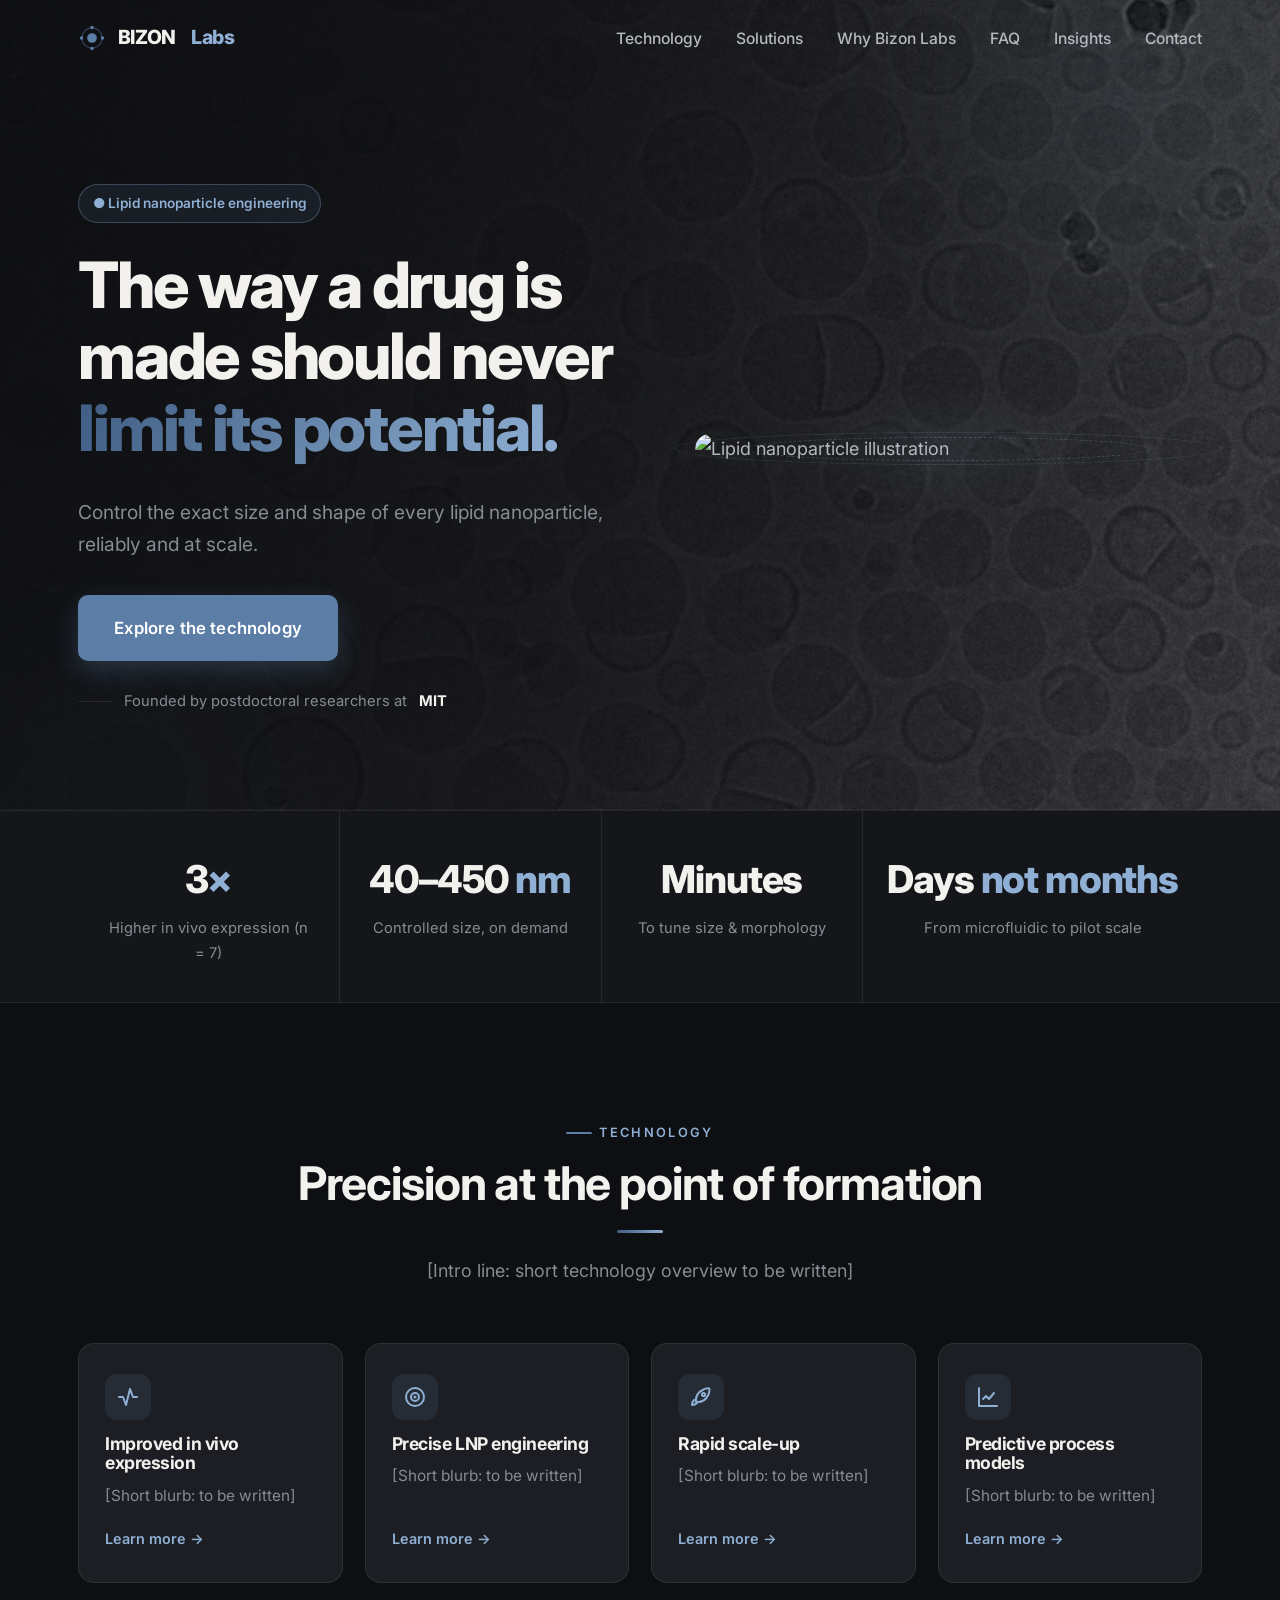
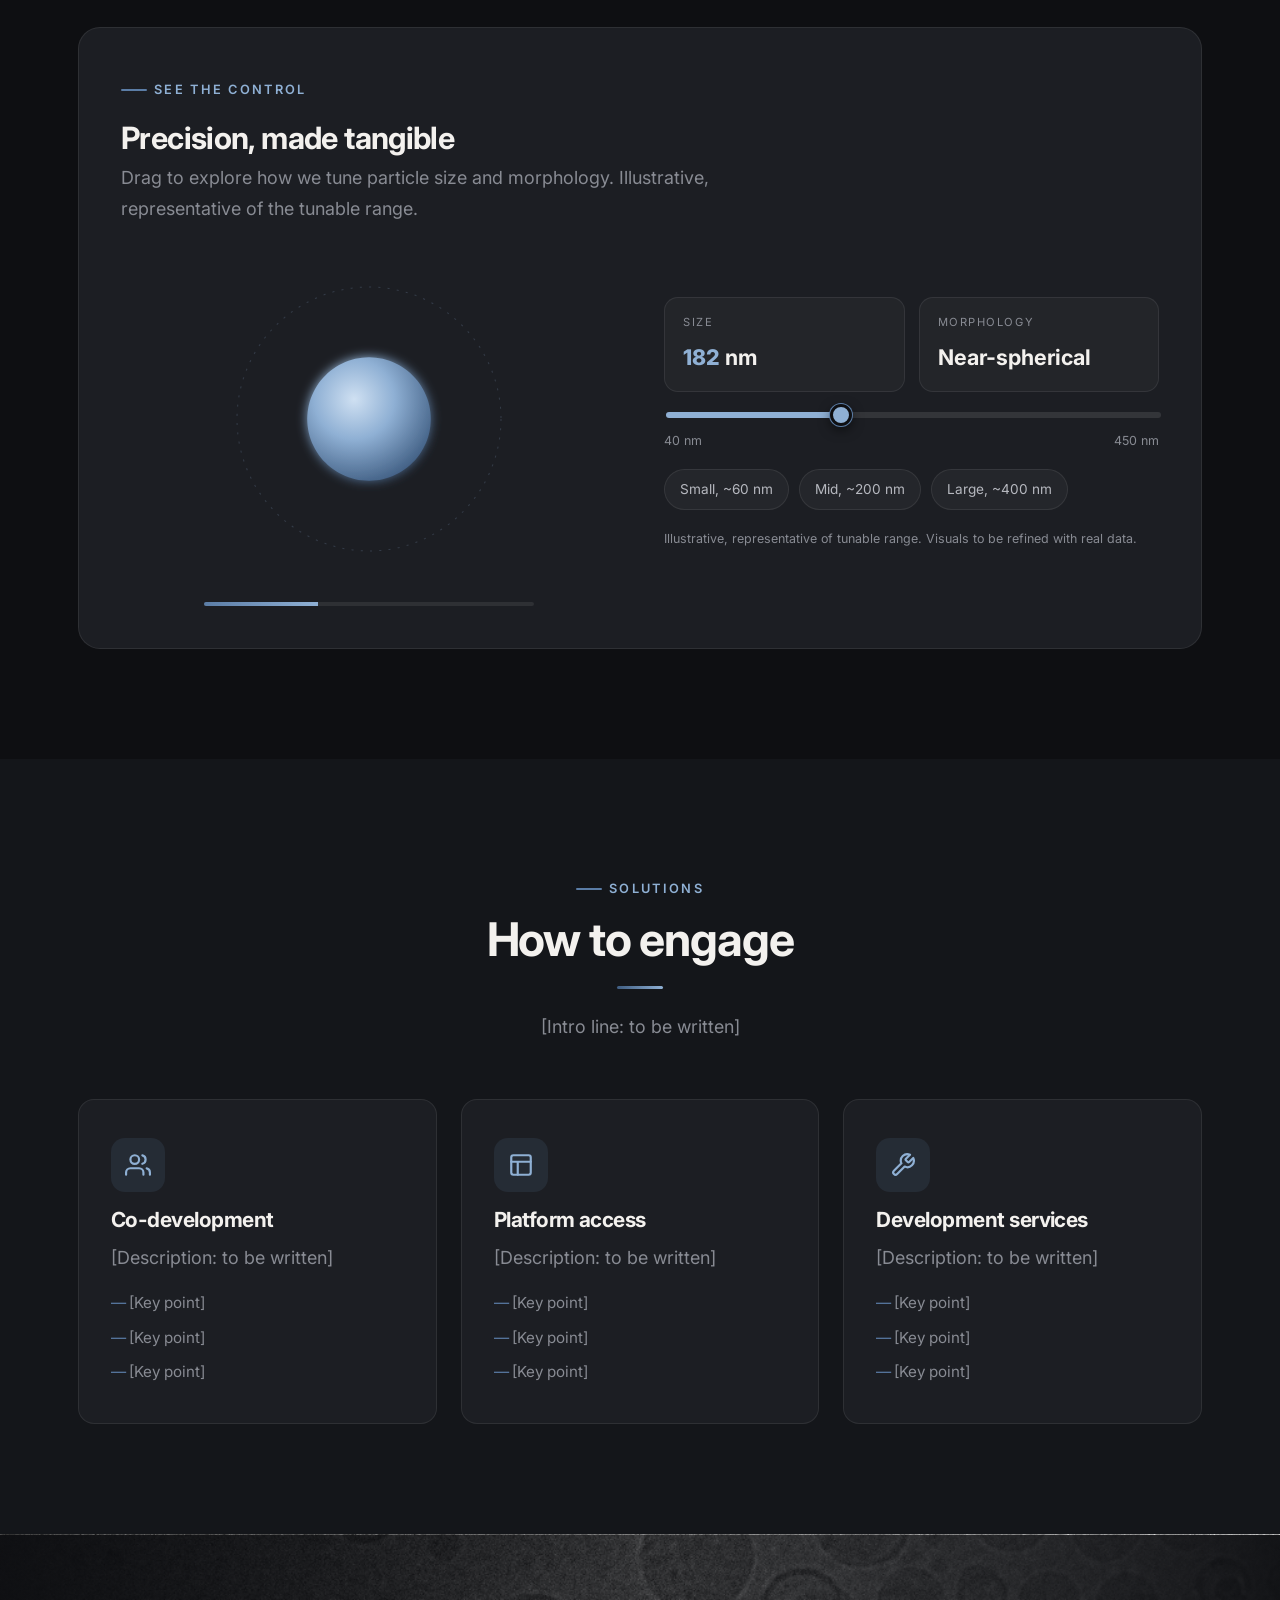
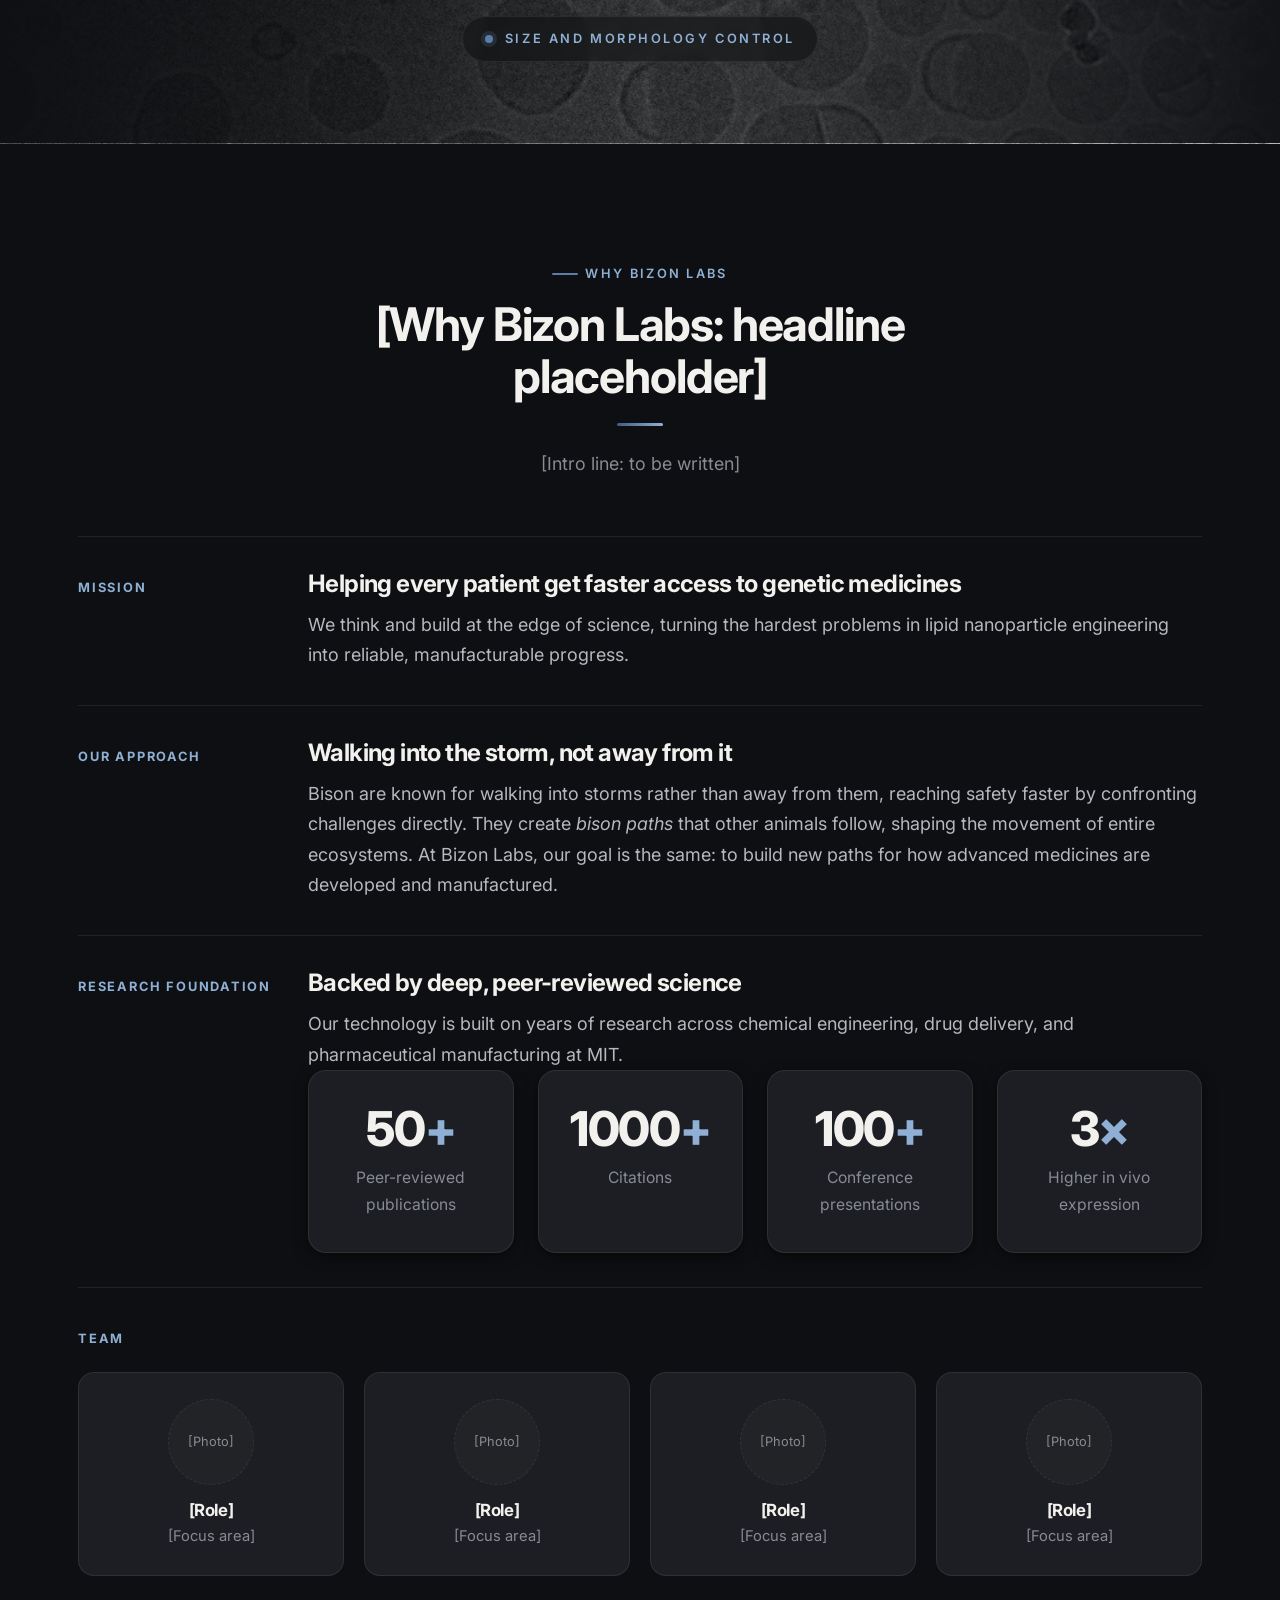
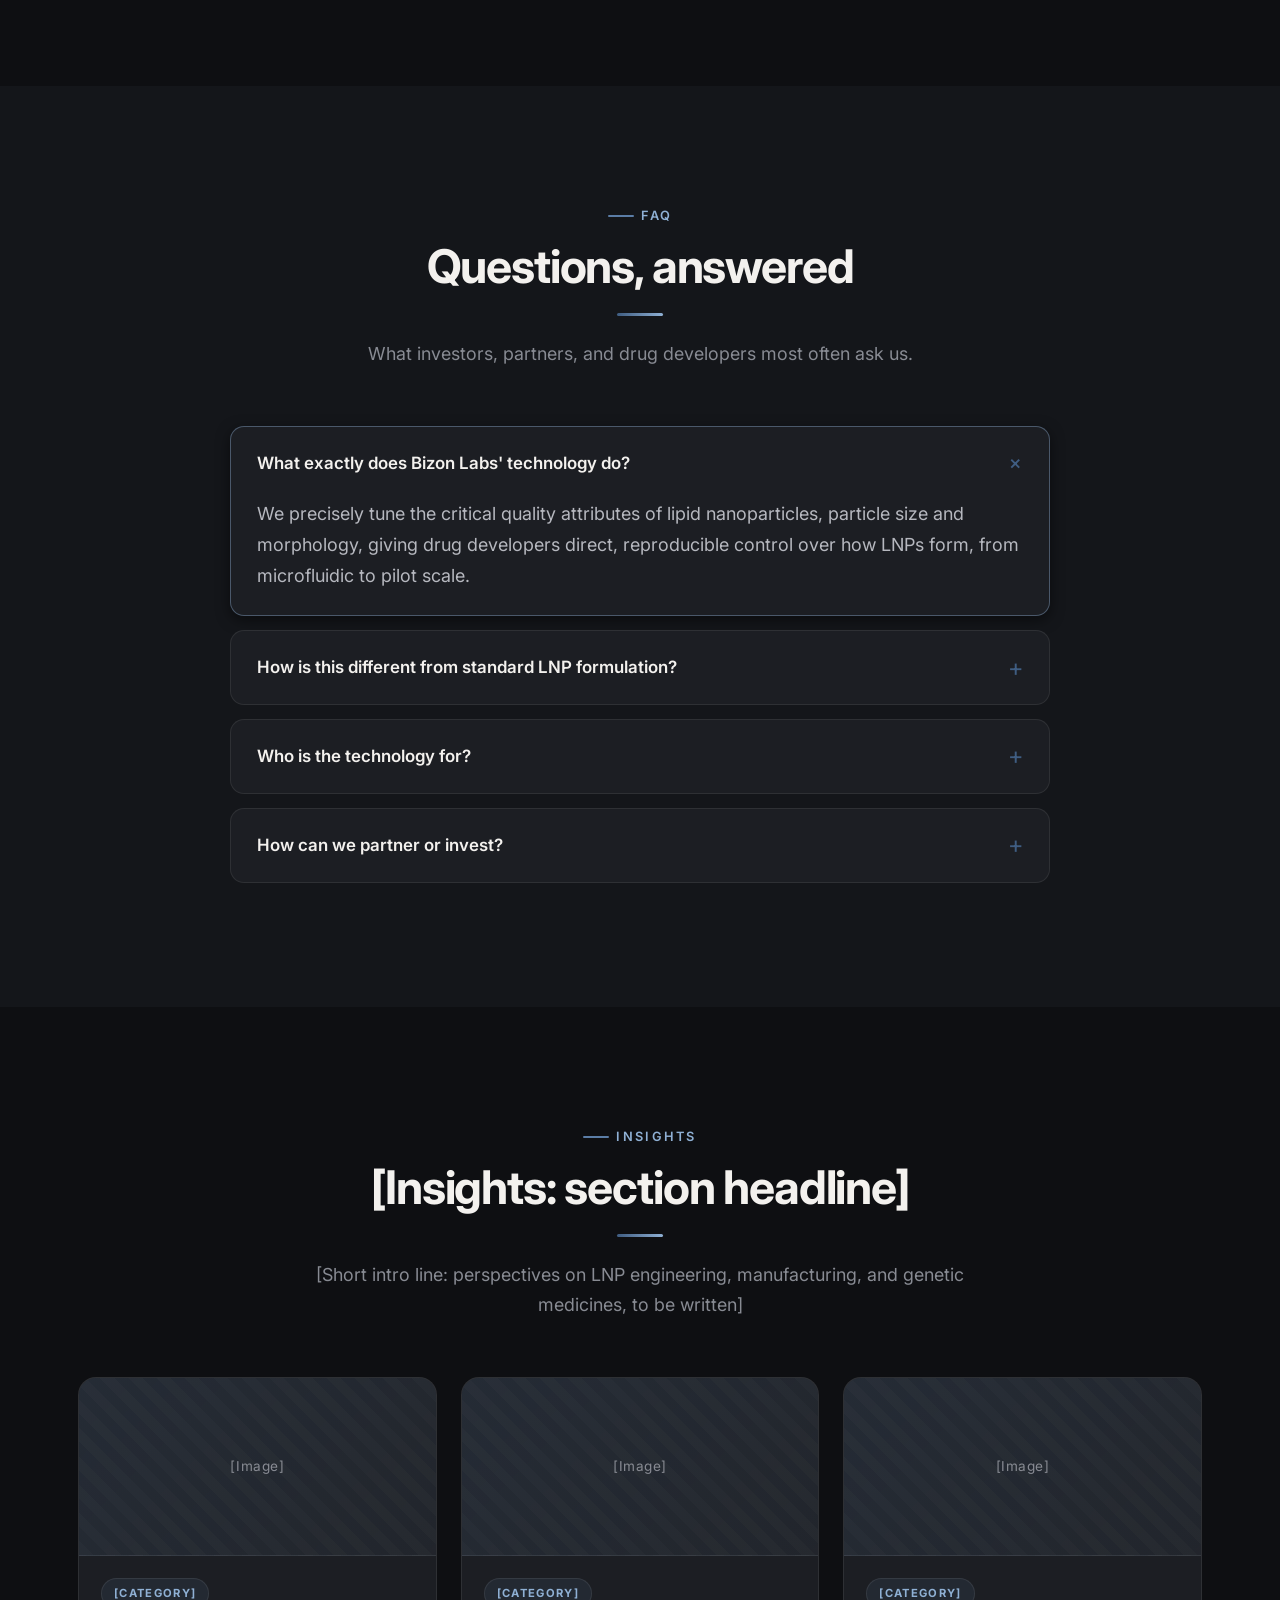
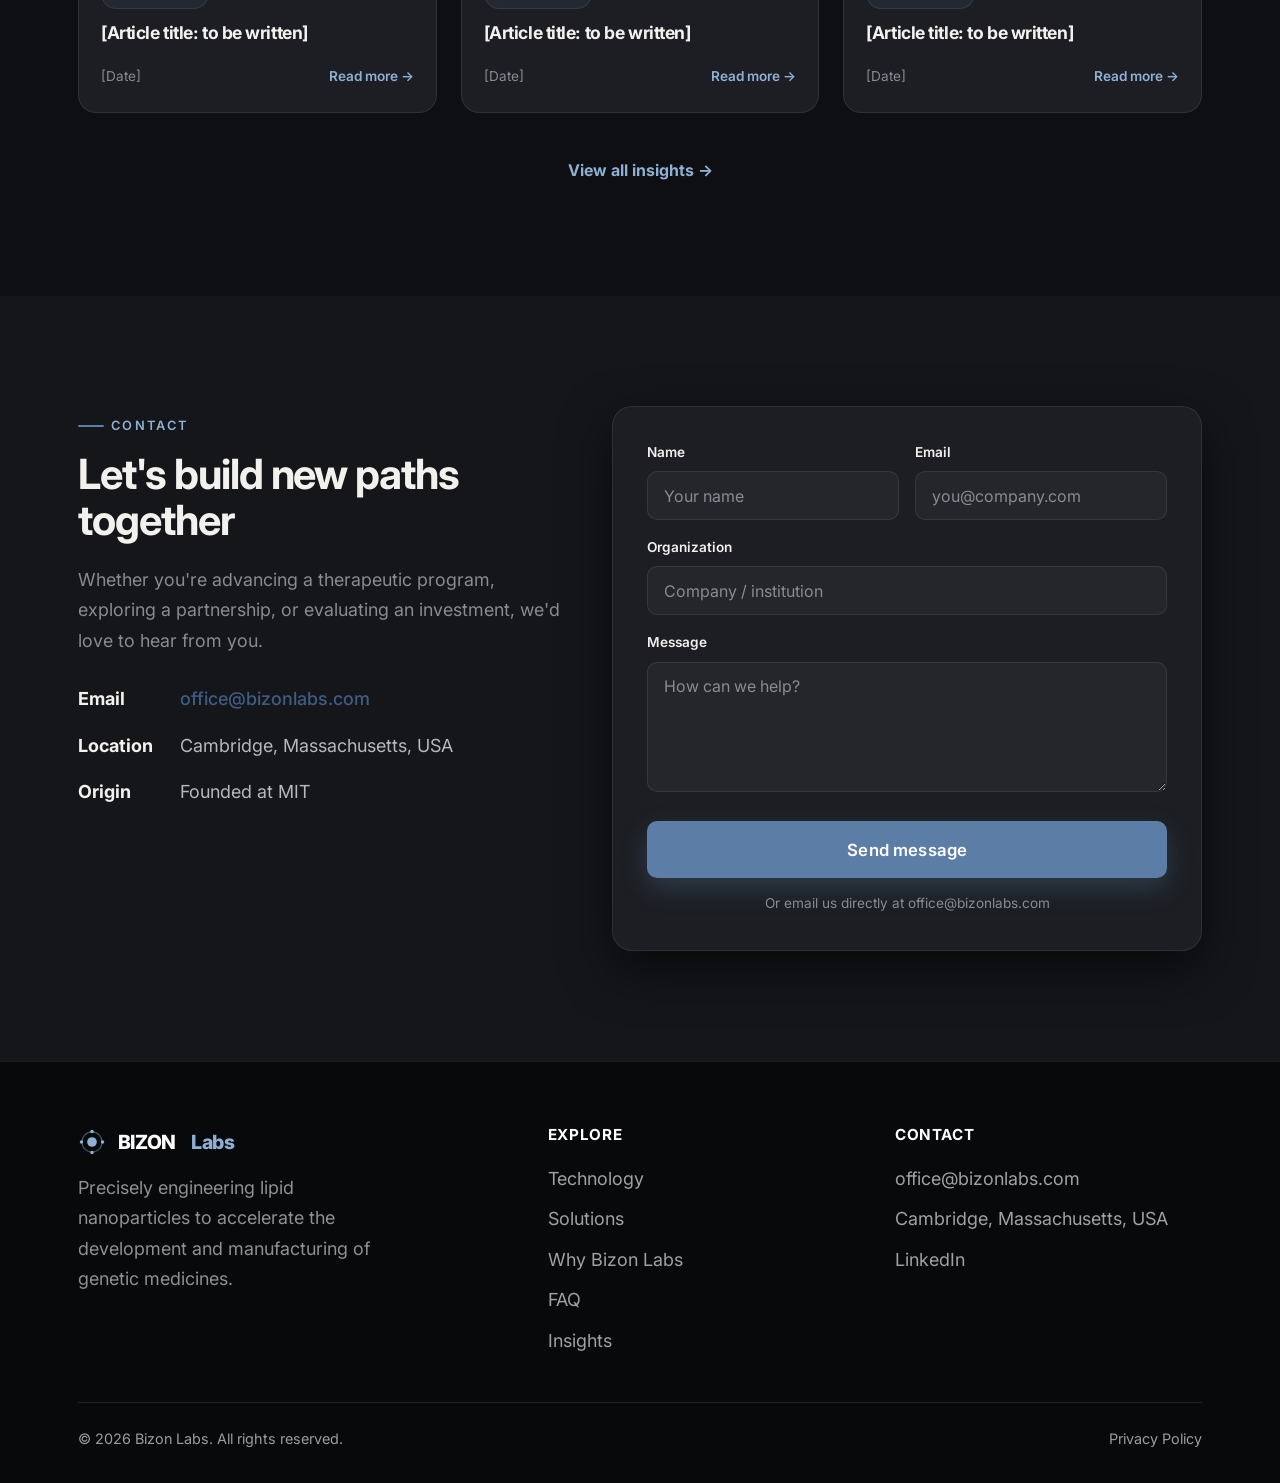
==== commit c9e8df15: "Step 3: add interactive size/morphology slider demo Co-authored-by: Cursor <cursoragent@cursor.com>" ====
--- a/index-dark-v2.html
+++ b/index-dark-v2.html
@@ -121,6 +121,49 @@
 					<span class="tile-more">Learn more →</span>
 				</button>
 			</div>
+
+			<!-- Interactive size & morphology demo (illustrative) -->
+			<div class="demo reveal" aria-labelledby="demoTitle">
+				<div class="demo-head">
+					<span class="eyebrow">See the control</span>
+					<h3 id="demoTitle">Precision, made tangible</h3>
+					<p class="demo-cap">Drag to explore how we tune particle size and morphology. Illustrative, representative of the tunable range.</p>
+				</div>
+				<div class="demo-grid">
+					<div class="demo-stage">
+						<svg class="demo-svg" viewBox="0 0 320 320" role="img" aria-label="Animated lipid nanoparticle that scales with the selected size">
+							<defs>
+								<radialGradient id="lnpFill" cx="38%" cy="34%" r="72%">
+									<stop offset="0%" stop-color="#cfe0f2" />
+									<stop offset="45%" stop-color="#8fb0d4" />
+									<stop offset="100%" stop-color="#3f5d82" />
+								</radialGradient>
+								<filter id="lnpGlow" x="-60%" y="-60%" width="220%" height="220%">
+									<feGaussianBlur stdDeviation="5" result="b" />
+									<feMerge><feMergeNode in="b" /><feMergeNode in="SourceGraphic" /></feMerge>
+								</filter>
+							</defs>
+							<circle class="demo-halo" cx="160" cy="160" r="128" />
+							<path id="lnpShape" class="demo-particle" d="" filter="url(#lnpGlow)" fill="url(#lnpFill)" />
+						</svg>
+						<div class="demo-scalebar" aria-hidden="true"><span class="demo-scalebar-fill" id="scaleFill"></span></div>
+					</div>
+					<div class="demo-panel">
+						<div class="demo-readout">
+							<div class="demo-metric"><span class="demo-k">Size</span><span class="demo-v"><b id="sizeVal">182</b> nm</span></div>
+							<div class="demo-metric"><span class="demo-k">Morphology</span><span class="demo-v" id="morphVal" aria-live="polite">Near-spherical</span></div>
+						</div>
+						<input id="sizeSlider" class="demo-slider" type="range" min="40" max="450" value="182" step="1" aria-label="Particle size in nanometers" aria-valuemin="40" aria-valuemax="450" aria-valuenow="182" />
+						<div class="demo-range-labels" aria-hidden="true"><span>40 nm</span><span>450 nm</span></div>
+						<div class="demo-presets" role="group" aria-label="Size presets">
+							<button type="button" class="demo-chip" data-size="60">Small, ~60 nm</button>
+							<button type="button" class="demo-chip" data-size="200">Mid, ~200 nm</button>
+							<button type="button" class="demo-chip" data-size="400">Large, ~400 nm</button>
+						</div>
+						<p class="demo-note">Illustrative, representative of tunable range. Visuals to be refined with real data.</p>
+					</div>
+				</div>
+			</div>
 		</div>
 	</section>
 
@@ -507,6 +550,86 @@
 			el.addEventListener('click', closeAllModals);
 		});
 		document.addEventListener('keydown', function (e) { if (e.key === 'Escape') closeAllModals(); });
+
+		// Interactive size & morphology demo (illustrative)
+		(function () {
+			var slider = document.getElementById('sizeSlider');
+			if (!slider) return;
+			var sizeVal = document.getElementById('sizeVal');
+			var morphVal = document.getElementById('morphVal');
+			var shape = document.getElementById('lnpShape');
+			var scaleFill = document.getElementById('scaleFill');
+			var cx = 160, cy = 160, N = 56, MIN = 40, MAX = 450;
+
+			// Deterministic per-vertex noise so the blob shape is stable, not jittery.
+			var noise = [], seed = 17;
+			for (var i = 0; i < N; i++) { seed = (seed * 9301 + 49297) % 233280; noise.push((seed / 233280) * 2 - 1); }
+
+			function map(v, a, b, c, d) { return c + (d - c) * ((v - a) / (b - a)); }
+
+			function smoothPath(pts) {
+				var n = pts.length, d = '';
+				for (var i = 0; i < n; i++) {
+					var p0 = pts[(i - 1 + n) % n], p1 = pts[i], p2 = pts[(i + 1) % n], p3 = pts[(i + 2) % n];
+					if (i === 0) d += 'M' + p1[0].toFixed(1) + ',' + p1[1].toFixed(1);
+					var c1x = p1[0] + (p2[0] - p0[0]) / 6, c1y = p1[1] + (p2[1] - p0[1]) / 6;
+					var c2x = p2[0] - (p3[0] - p1[0]) / 6, c2y = p2[1] - (p3[1] - p1[1]) / 6;
+					d += 'C' + c1x.toFixed(1) + ',' + c1y.toFixed(1) + ' ' + c2x.toFixed(1) + ',' + c2y.toFixed(1) + ' ' + p2[0].toFixed(1) + ',' + p2[1].toFixed(1);
+				}
+				return d + 'Z';
+			}
+
+			function buildPath(size) {
+				var baseR = map(size, MIN, MAX, 28, 120);
+				var morph = Math.max(0, Math.min(1, (size - 200) / (MAX - 200)));
+				var amp = baseR * 0.17 * morph;
+				var pts = [];
+				for (var i = 0; i < N; i++) {
+					var ang = (i / N) * Math.PI * 2;
+					var n = noise[i] * 0.6 + Math.sin(ang * 3 + 1.2) * 0.4;
+					var r = baseR + amp * n;
+					pts.push([cx + r * Math.cos(ang), cy + r * Math.sin(ang)]);
+				}
+				return smoothPath(pts);
+			}
+
+			function morphLabel(size) {
+				if (size < 180) return 'Spherical';
+				if (size <= 300) return 'Near-spherical';
+				return 'Blebbed';
+			}
+
+			function update() {
+				var size = parseInt(slider.value, 10);
+				sizeVal.textContent = size;
+				morphVal.textContent = morphLabel(size);
+				shape.setAttribute('d', buildPath(size));
+				slider.setAttribute('aria-valuenow', size);
+				var pct = ((size - MIN) / (MAX - MIN)) * 100;
+				slider.style.setProperty('--pct', pct.toFixed(1) + '%');
+				if (scaleFill) scaleFill.style.width = pct.toFixed(1) + '%';
+			}
+
+			var raf = null;
+			function animateTo(target) {
+				if (raf) cancelAnimationFrame(raf);
+				var start = parseInt(slider.value, 10), t0 = null, dur = 360;
+				function step(t) {
+					if (t0 === null) t0 = t;
+					var k = Math.min(1, (t - t0) / dur), e = 1 - Math.pow(1 - k, 3);
+					slider.value = Math.round(start + (target - start) * e);
+					update();
+					if (k < 1) raf = requestAnimationFrame(step);
+				}
+				raf = requestAnimationFrame(step);
+			}
+
+			slider.addEventListener('input', function () { if (raf) { cancelAnimationFrame(raf); raf = null; } update(); });
+			document.querySelectorAll('.demo-chip').forEach(function (c) {
+				c.addEventListener('click', function () { animateTo(parseInt(c.getAttribute('data-size'), 10)); });
+			});
+			update();
+		})();
 	</script>
 	<script src="assets/js/analytics.js" defer></script>
 
--- a/assets/css/site-dark.css
+++ b/assets/css/site-dark.css
@@ -188,3 +188,47 @@
 .v2 .insight-all { color: var(--accent-bright); font-weight: 700; font-size: 1rem; }
 .v2 .insight-all:hover { text-decoration: underline; text-underline-offset: 4px; }
 @media (max-width: 900px) { .v2 .insight-grid { grid-template-columns: 1fr; } }
+
+/* ======================================================================== */
+/* Interactive size & morphology demo (draft .v2) — illustrative            */
+/* ======================================================================== */
+.v2 .demo {
+	margin-top: 44px; background: var(--bg-soft-2); border: 1px solid var(--border);
+	border-radius: 22px; padding: clamp(24px, 4vw, 42px);
+}
+.v2 .demo-head { max-width: 640px; margin-bottom: 30px; }
+.v2 .demo-head h3 { font-size: clamp(1.4rem, 2.4vw, 1.95rem); color: var(--text-strong); margin: 6px 0 8px; letter-spacing: -0.02em; }
+.v2 .demo-cap { color: var(--muted); }
+.v2 .demo-grid { display: grid; grid-template-columns: 1fr 1fr; gap: clamp(24px, 4vw, 48px); align-items: center; }
+
+.v2 .demo-stage { position: relative; display: flex; flex-direction: column; align-items: center; gap: 18px; }
+.v2 .demo-svg { width: 100%; max-width: 330px; height: auto; overflow: visible; }
+.v2 .demo-halo { fill: none; stroke: rgba(143, 176, 212, 0.20); stroke-width: 1; stroke-dasharray: 2 7; transform-origin: 160px 160px; animation: demoSpin 26s linear infinite; }
+@keyframes demoSpin { to { transform: rotate(360deg); } }
+.v2 .demo-scalebar { width: 100%; max-width: 330px; height: 4px; background: rgba(255, 255, 255, 0.08); border-radius: 4px; overflow: hidden; }
+.v2 .demo-scalebar-fill { display: block; height: 100%; width: 35%; background: linear-gradient(90deg, var(--accent), var(--accent-bright)); transition: width .12s linear; }
+
+.v2 .demo-panel { display: flex; flex-direction: column; gap: 18px; }
+.v2 .demo-readout { display: flex; gap: 14px; }
+.v2 .demo-metric { flex: 1; background: rgba(255, 255, 255, 0.03); border: 1px solid var(--border); border-radius: 14px; padding: 15px 18px; }
+.v2 .demo-k { display: block; font-size: 0.7rem; letter-spacing: 0.14em; text-transform: uppercase; color: var(--muted); margin-bottom: 7px; }
+.v2 .demo-v { font-size: 1.35rem; font-weight: 700; color: var(--text-strong); }
+.v2 .demo-v b { color: var(--accent-bright); font-weight: 800; }
+
+.v2 .demo-slider {
+	-webkit-appearance: none; appearance: none; width: 100%; height: 6px; border-radius: 6px; cursor: pointer;
+	background: linear-gradient(90deg, var(--accent-bright) var(--pct, 35%), rgba(255, 255, 255, 0.10) var(--pct, 35%));
+	outline: none;
+}
+.v2 .demo-slider::-webkit-slider-thumb { -webkit-appearance: none; appearance: none; width: 22px; height: 22px; border-radius: 50%; background: var(--accent-bright); border: 3px solid var(--bg); box-shadow: 0 0 0 1px var(--accent), 0 4px 12px rgba(0, 0, 0, 0.55); cursor: pointer; }
+.v2 .demo-slider::-moz-range-thumb { width: 22px; height: 22px; border-radius: 50%; background: var(--accent-bright); border: 3px solid var(--bg); box-shadow: 0 0 0 1px var(--accent); cursor: pointer; }
+.v2 .demo-slider:focus-visible { box-shadow: 0 0 0 4px rgba(143, 176, 212, 0.28); }
+.v2 .demo-range-labels { display: flex; justify-content: space-between; font-size: 0.78rem; color: var(--muted); margin-top: -8px; }
+
+.v2 .demo-presets { display: flex; gap: 10px; flex-wrap: wrap; }
+.v2 .demo-chip { font: inherit; font-size: 0.85rem; color: var(--text); background: rgba(255, 255, 255, 0.04); border: 1px solid var(--border); border-radius: 100px; padding: 8px 15px; cursor: pointer; transition: color .2s ease, border-color .2s ease, background .2s ease; }
+.v2 .demo-chip:hover { color: var(--text-strong); border-color: rgba(143, 176, 212, 0.5); background: rgba(91, 125, 166, 0.14); }
+.v2 .demo-note { font-size: 0.78rem; color: var(--muted); }
+
+@media (prefers-reduced-motion: reduce) { .v2 .demo-halo { animation: none; } }
+@media (max-width: 820px) { .v2 .demo-grid { grid-template-columns: 1fr; } }
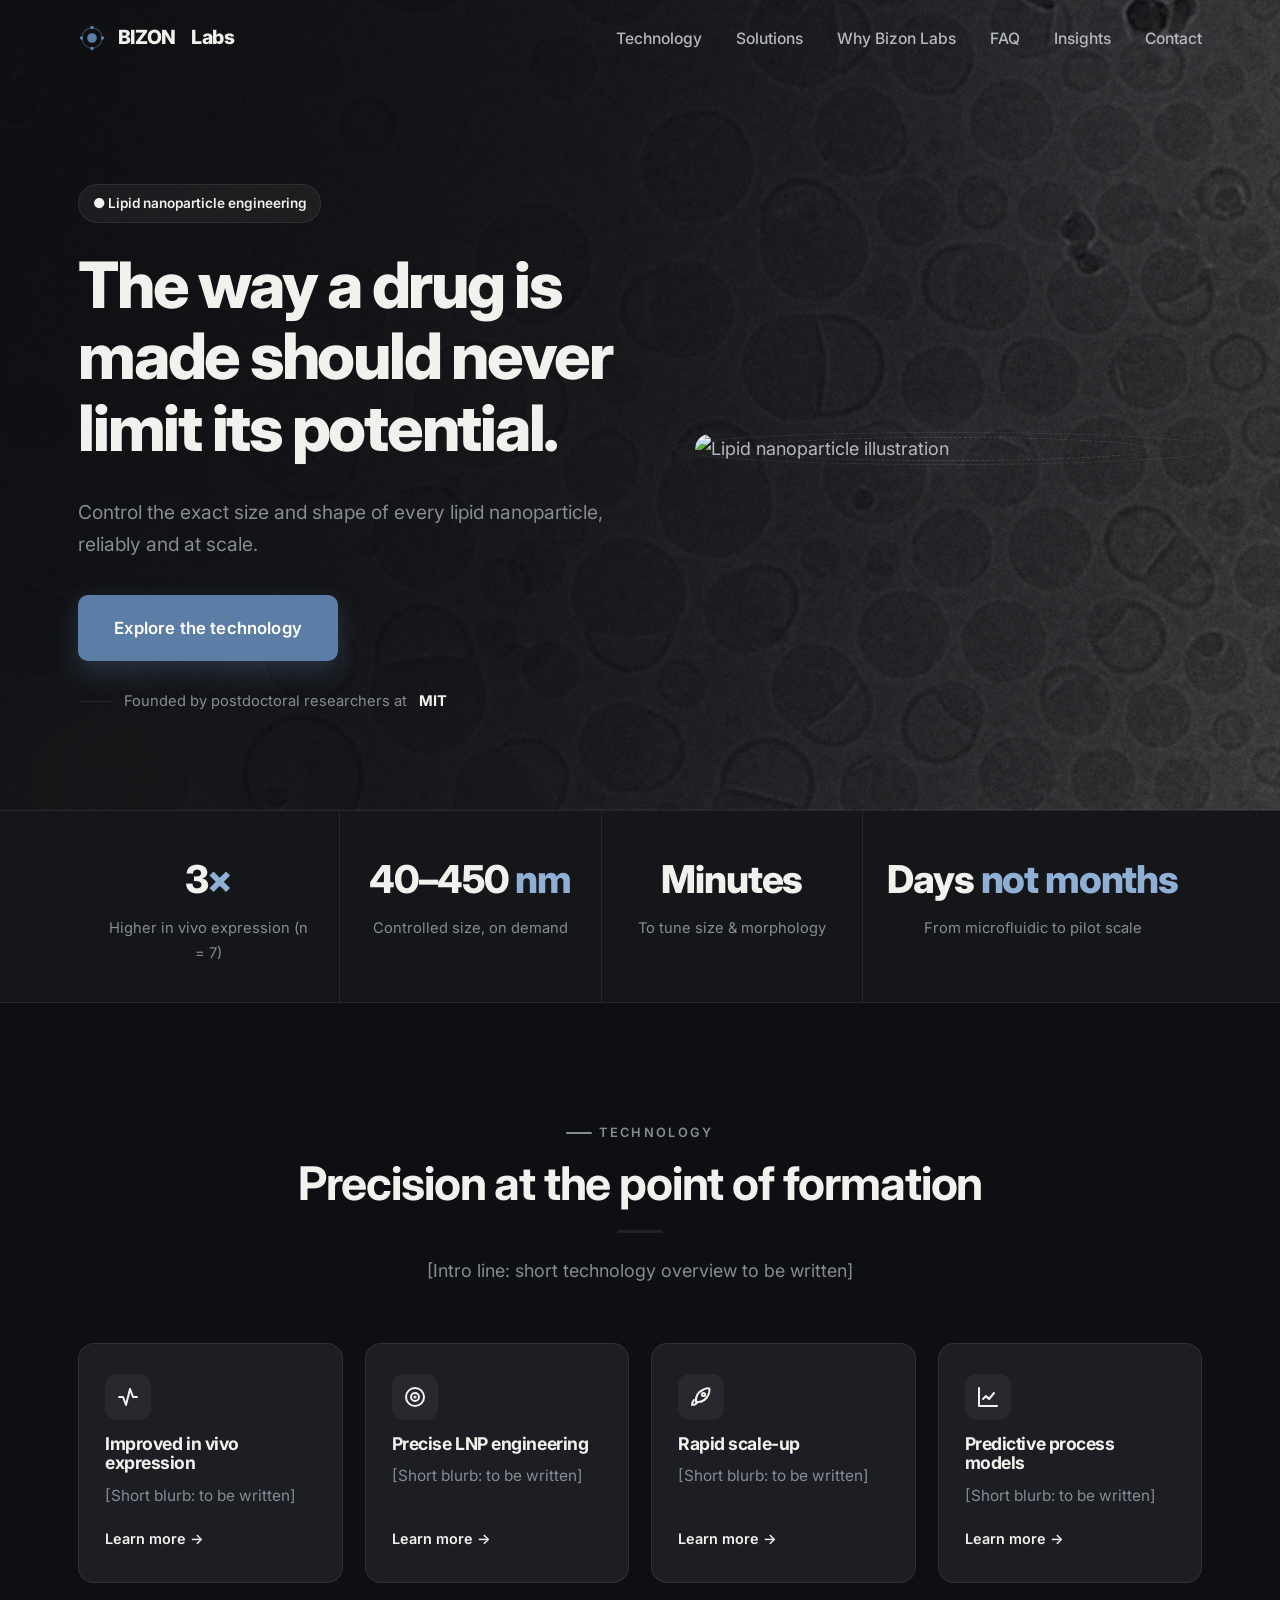
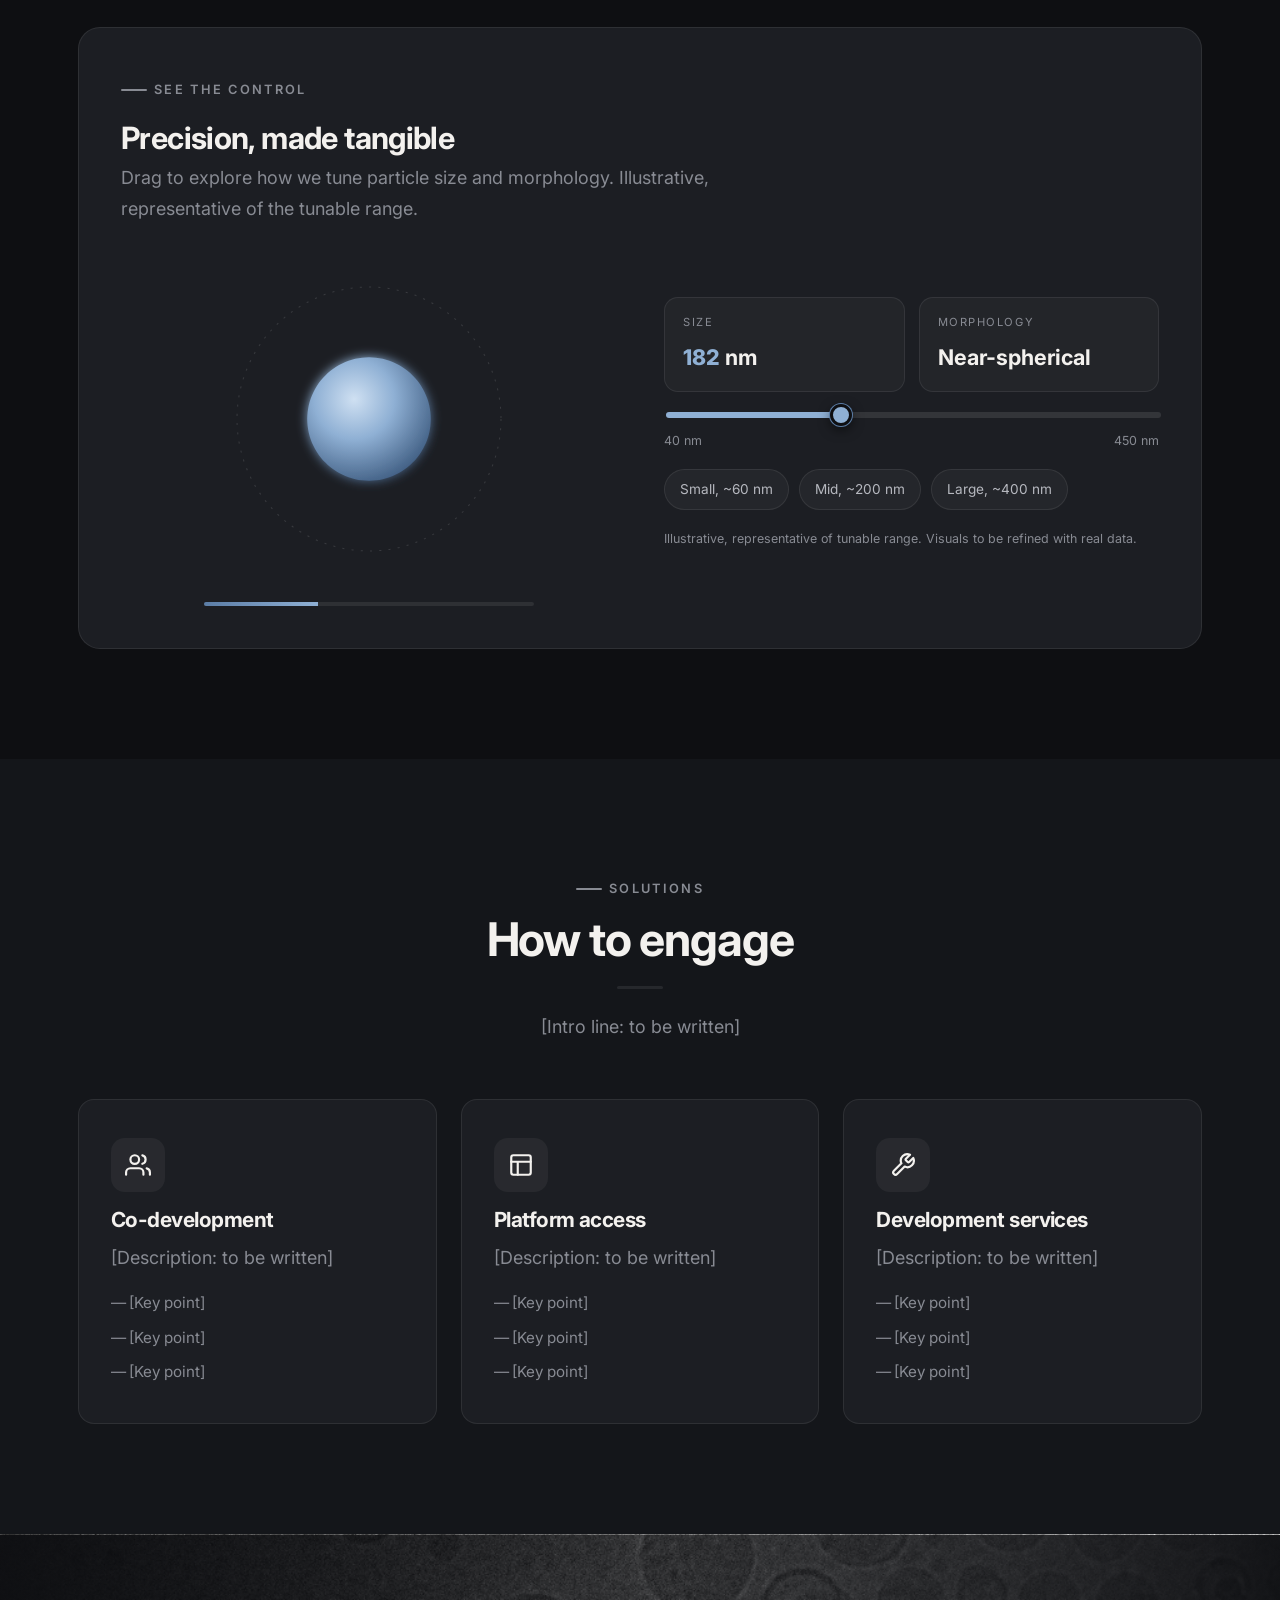
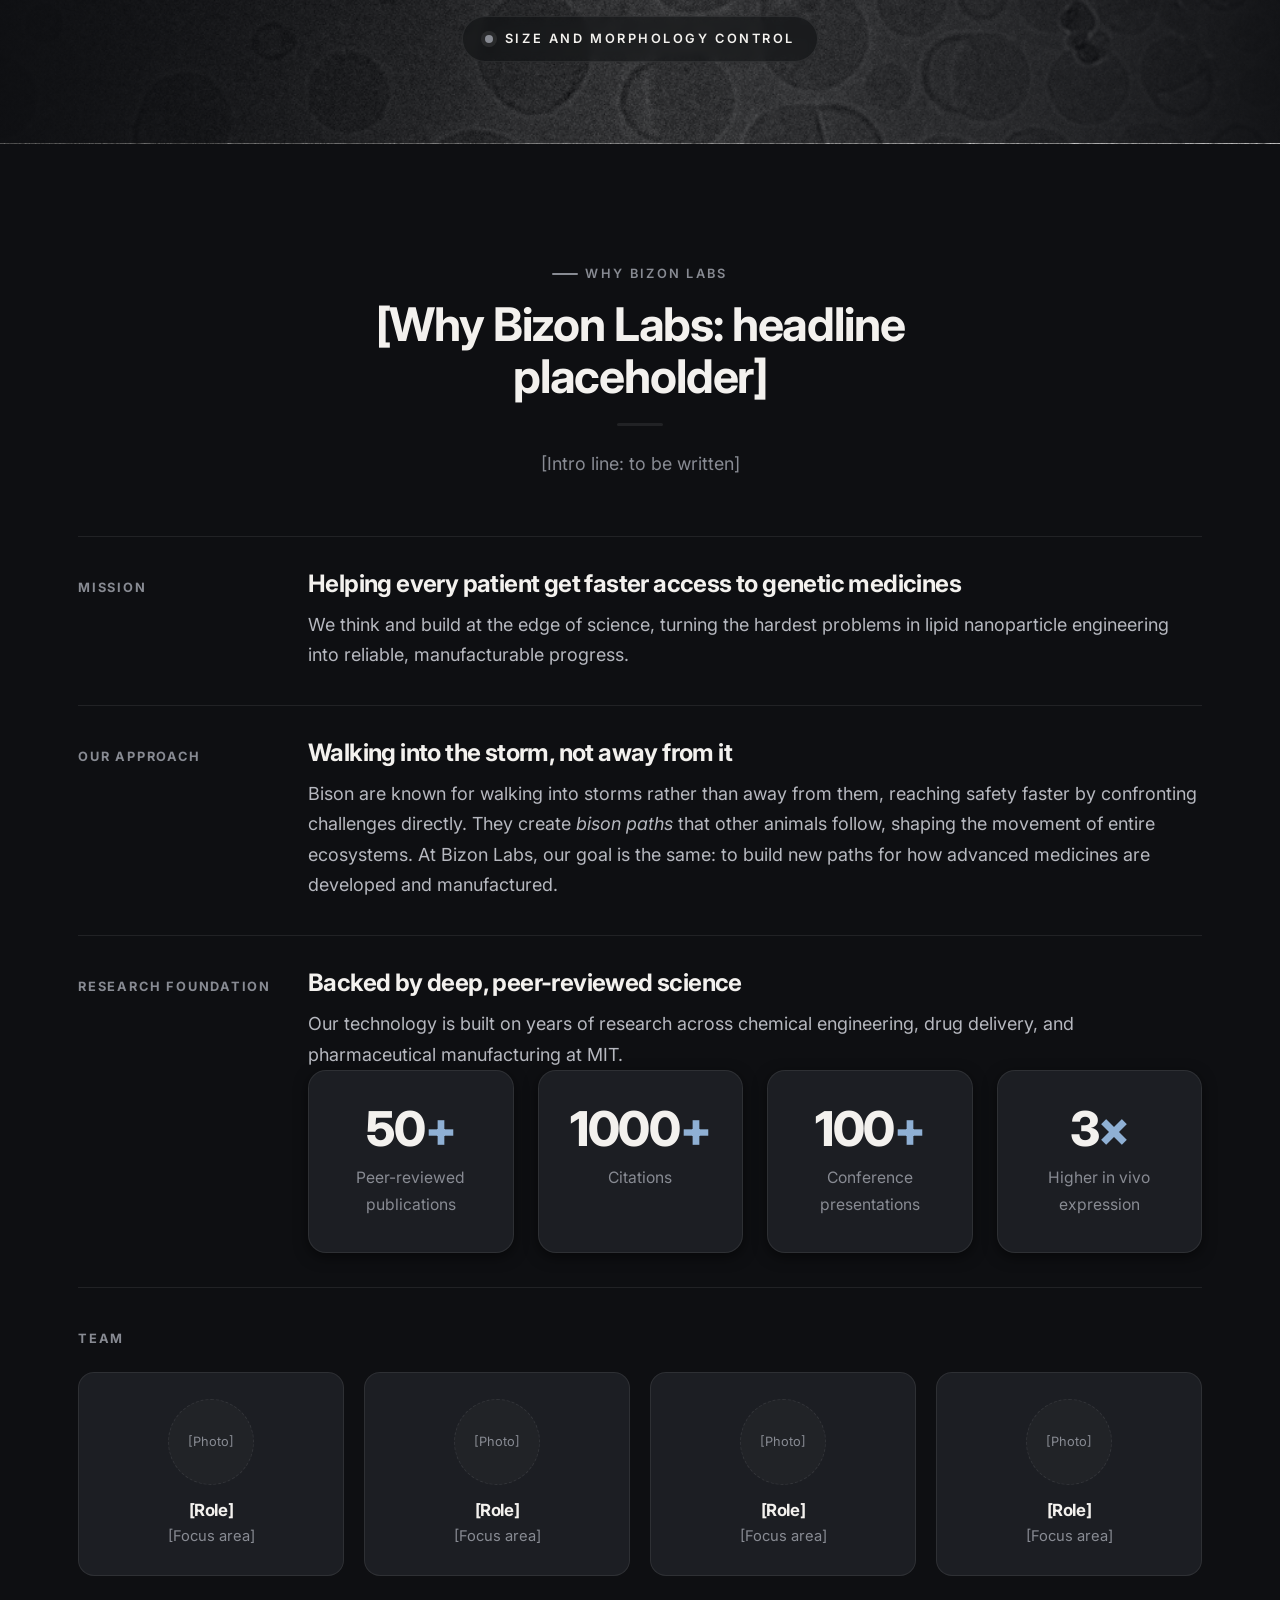
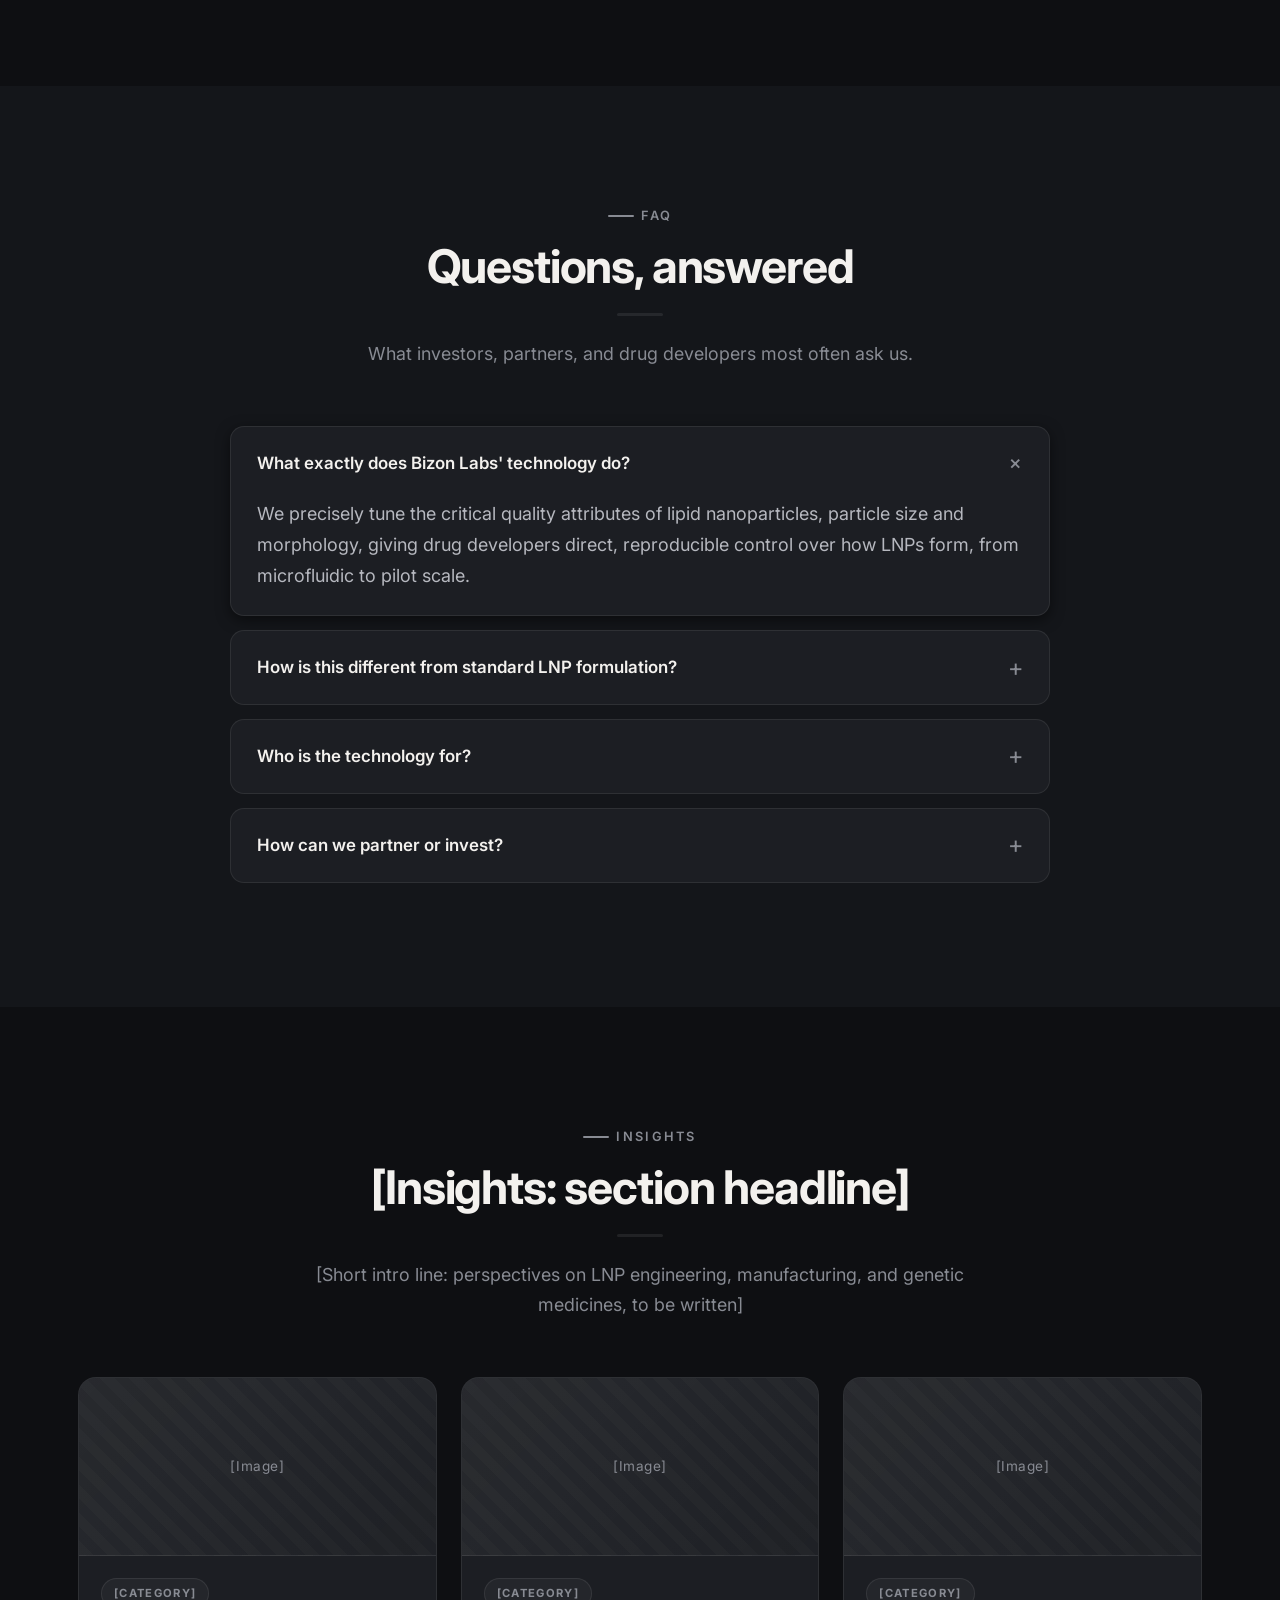
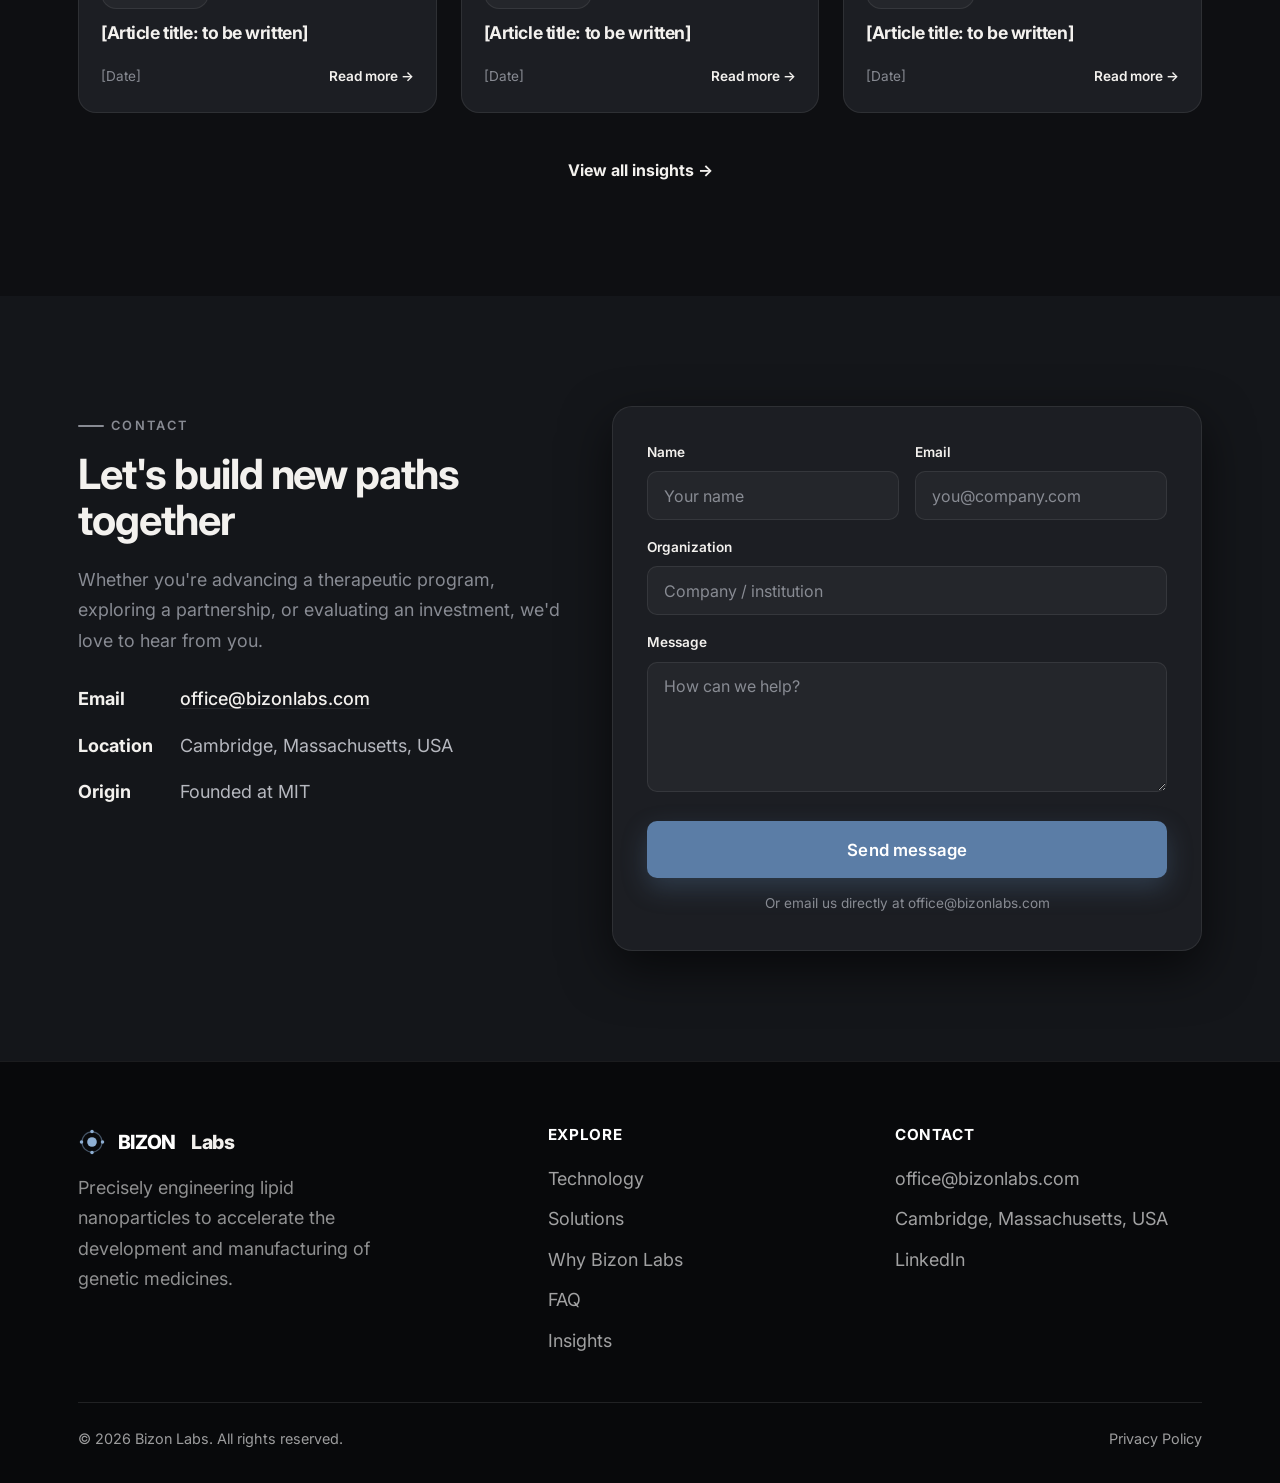
==== commit 66b09e3d: "Step 4: reserve steel-blue accent for key numbers Co-authored-by: Cursor <cursoragent@cursor.com>" ====
--- a/index-dark-v2.html
+++ b/index-dark-v2.html
@@ -487,7 +487,7 @@
 		<div class="container">
 			<div class="footer-grid">
 				<div>
-					<div class="brand"><svg class="logo" width="28" height="28" viewBox="0 0 32 32" aria-hidden="true"><circle cx="16" cy="16" r="11.5" fill="none" stroke="currentColor" stroke-width="1.4" opacity=".45"/><circle cx="16" cy="16" r="5.5" fill="currentColor"/><g fill="currentColor"><circle cx="16" cy="4" r="2"/><circle cx="28" cy="16" r="2"/><circle cx="16" cy="28" r="2"/><circle cx="4" cy="16" r="2"/></g></svg>BIZON&nbsp;<b style="color:var(--accent-bright)">Labs</b></div>
+					<div class="brand"><svg class="logo" width="28" height="28" viewBox="0 0 32 32" aria-hidden="true"><circle cx="16" cy="16" r="11.5" fill="none" stroke="currentColor" stroke-width="1.4" opacity=".45"/><circle cx="16" cy="16" r="5.5" fill="currentColor"/><g fill="currentColor"><circle cx="16" cy="4" r="2"/><circle cx="28" cy="16" r="2"/><circle cx="16" cy="28" r="2"/><circle cx="4" cy="16" r="2"/></g></svg>BIZON&nbsp;<b>Labs</b></div>
 					<p>Precisely engineering lipid nanoparticles to accelerate the development and manufacturing of genetic medicines.</p>
 				</div>
 				<div class="footer-col">
--- a/assets/css/site-dark.css
+++ b/assets/css/site-dark.css
@@ -232,3 +232,78 @@
 
 @media (prefers-reduced-motion: reduce) { .v2 .demo-halo { animation: none; } }
 @media (max-width: 820px) { .v2 .demo-grid { grid-template-columns: 1fr; } }
+
+/* ======================================================================== */
+/* Step 4 (draft .v2): reserve the steel-blue accent for KEY NUMBERS         */
+/* (stat-bar suffixes, the metric band, and the demo size readout) plus the  */
+/* interactive slider control. Everything decorative becomes ivory / muted / */
+/* hairline so the numbers pop. .v2-scoped only — index-dark.html keeps its  */
+/* richer accenting and the white site is untouched.                         */
+/* ======================================================================== */
+
+/* Eyebrows: quiet muted micro-labels, not blue (text + leading dash) */
+.v2 .eyebrow { color: var(--muted); }
+.v2 .eyebrow::before { background: var(--muted); }
+/* Section-heading rule: subtle hairline instead of a bright blue bar */
+.v2 .section-head h2::after { background: var(--border); }
+
+/* Hero: neutral badge + neutral ambient glow / orbit (nothing reads blue) */
+.v2 .hero-badge { color: var(--text-strong); border-color: var(--border); background: rgba(255, 255, 255, 0.05); }
+.v2 .hero::before, .v2 .hero::after { background: radial-gradient(circle at center, rgba(255, 255, 255, 0.05), rgba(255, 255, 255, 0) 70%); }
+.v2 .hero-visual .glow { background: radial-gradient(circle, rgba(255, 255, 255, 0.07), rgba(255, 255, 255, 0) 65%); }
+.v2 .hero-orbit span:nth-child(1), .v2 .hero-orbit span:nth-child(2) { border-color: rgba(255, 255, 255, 0.14); }
+
+/* Hero headline emphasis: ivory, not a blue gradient (only numbers read blue) */
+.v2 .hero h1 .grad { background: none; -webkit-text-fill-color: var(--text-strong); color: var(--text-strong); }
+
+/* Wordmark + nav hover: ivory, not blue */
+.v2 .brand b { color: var(--text-strong); }
+.v2 .nav-links a:hover { color: var(--text-strong); }
+
+/* Technology tiles: neutral icon wash, hairline hover, ivory "Learn more" */
+.v2 .tile .ico { background: rgba(255, 255, 255, 0.05); color: var(--text-strong); }
+.v2 .tile:hover { border-color: var(--border); }
+.v2 .tile-more { color: var(--text-strong); }
+
+/* Solutions: neutral icon + neutral list markers */
+.v2 .solution-ico { background: rgba(255, 255, 255, 0.05); color: var(--text-strong); }
+.v2 .solution-cta { color: var(--text-strong); }
+.v2 .ph-list li::before { color: var(--muted); }
+
+/* Why Bizon Labs: section labels muted (numbers in the band stay blue) */
+.v2 .why-label { color: var(--muted); }
+
+/* FAQ: hairline open border + muted "+" toggle */
+.v2 .faq-item[open] { border-color: var(--border); }
+.v2 .faq-item summary::after { color: var(--muted); }
+
+/* Modal pop-ups: neutral check chips + muted placeholder figure number */
+.v2 .modal-checks li::before { background: rgba(255, 255, 255, 0.06); }
+.v2 .modal-checks li::after { border-color: var(--muted); }
+.v2 .mv-num { color: var(--muted); }
+
+/* Specimen divider: ivory caption + neutral tick */
+.v2 .specimen-cap { color: var(--text-strong); }
+.v2 .specimen-tick { background: var(--muted); box-shadow: 0 0 0 4px rgba(255, 255, 255, 0.08); }
+
+/* Insights: muted tag, ivory links (underline on hover), hairline hover/img */
+.v2 .insight-tag { color: var(--muted); background: rgba(255, 255, 255, 0.04); }
+.v2 .insight-more { color: var(--text-strong); }
+.v2 .insight-all { color: var(--text-strong); }
+.v2 .insight-card:hover { border-color: var(--border); }
+.v2 .insight-img {
+	background:
+		linear-gradient(135deg, rgba(255, 255, 255, 0.05), rgba(255, 255, 255, 0.01)),
+		repeating-linear-gradient(45deg, rgba(255, 255, 255, 0.015) 0 10px, rgba(255, 255, 255, 0) 10px 20px);
+}
+
+/* Content links (contact email, FAQ answer link): ivory with an underline
+   affordance instead of blue, so links don't compete with the numbers. */
+.v2 .contact-meta a { color: var(--text-strong); text-decoration: underline; text-underline-offset: 3px; text-decoration-color: var(--border); }
+.v2 .contact-meta a:hover { text-decoration-color: var(--muted); }
+.v2 .faq-item .a a { color: var(--text-strong); text-decoration: underline; text-underline-offset: 3px; text-decoration-color: var(--border); }
+.v2 .faq-item .a a:hover { text-decoration-color: var(--muted); }
+
+/* Demo: KEEP the size readout number + slider control blue; neutralize the
+   decorative halo ring so the only blue here is the number and the control. */
+.v2 .demo-halo { stroke: rgba(255, 255, 255, 0.12); }
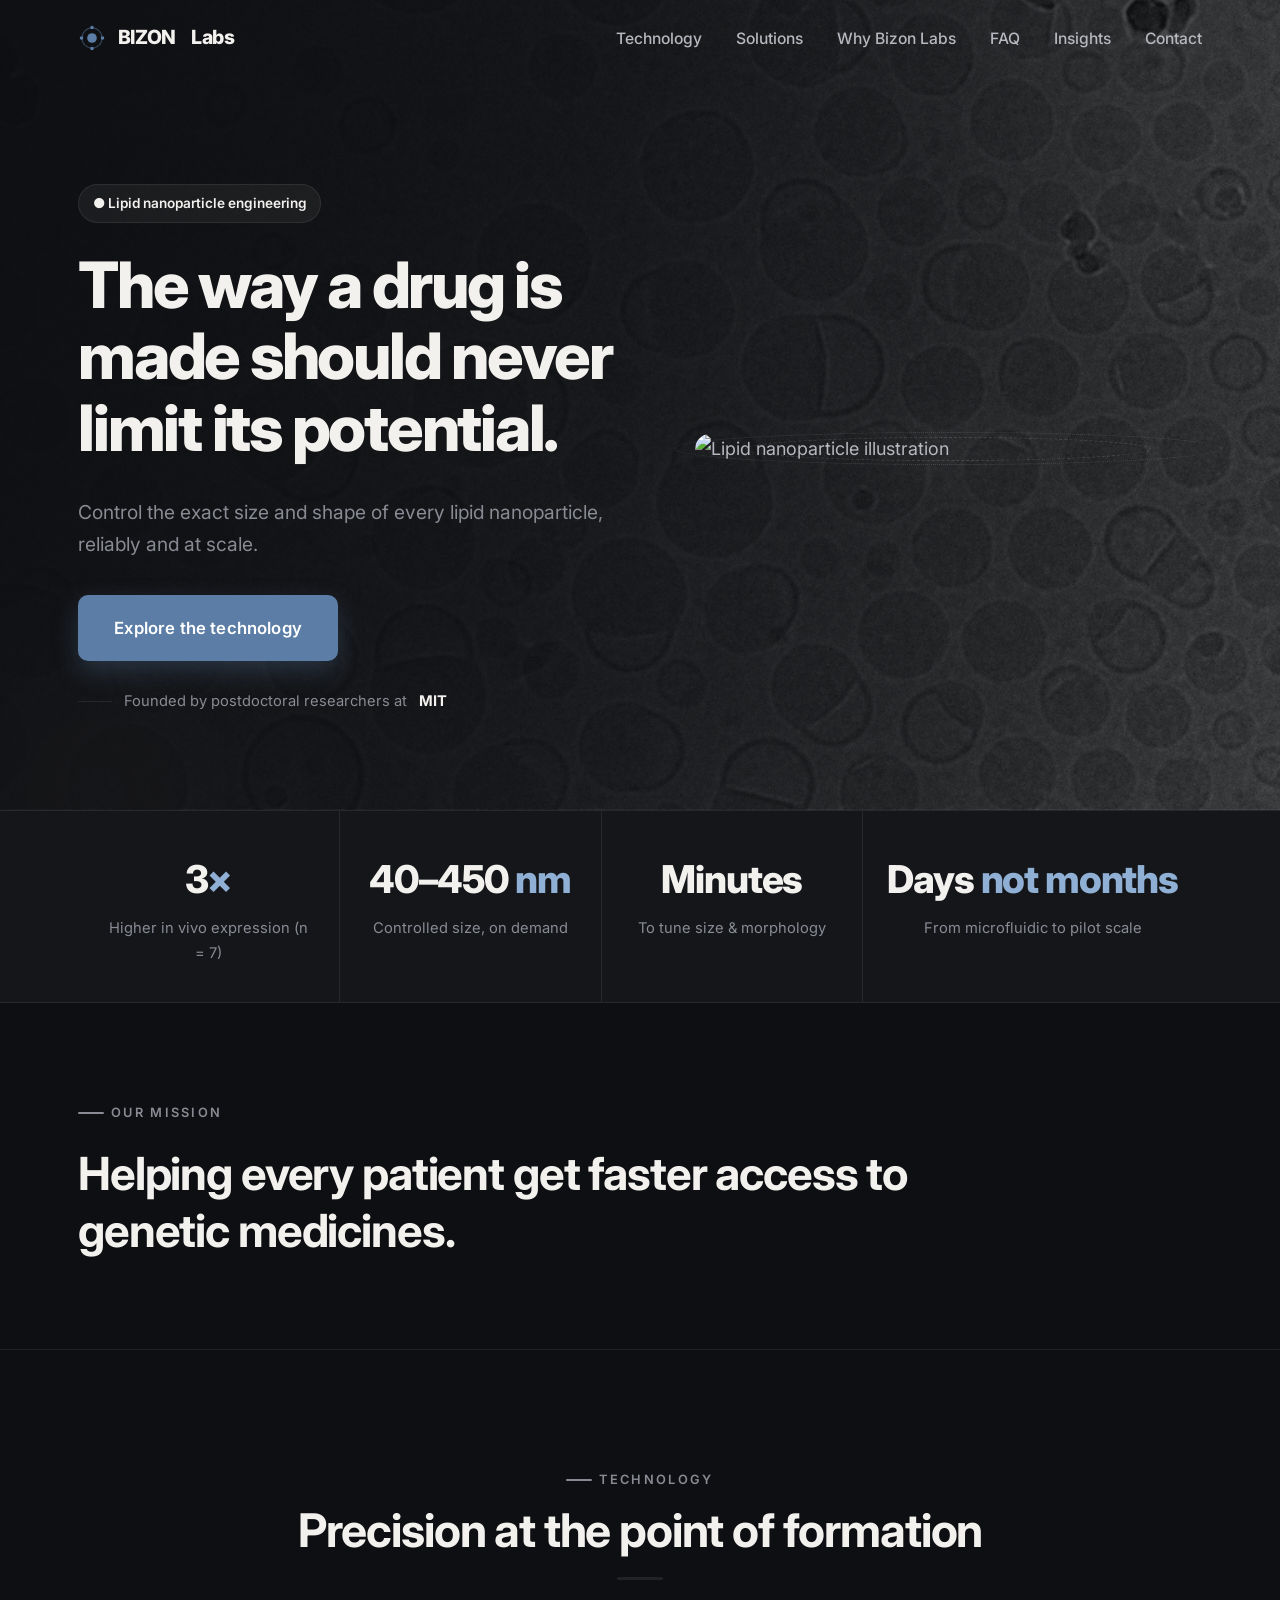
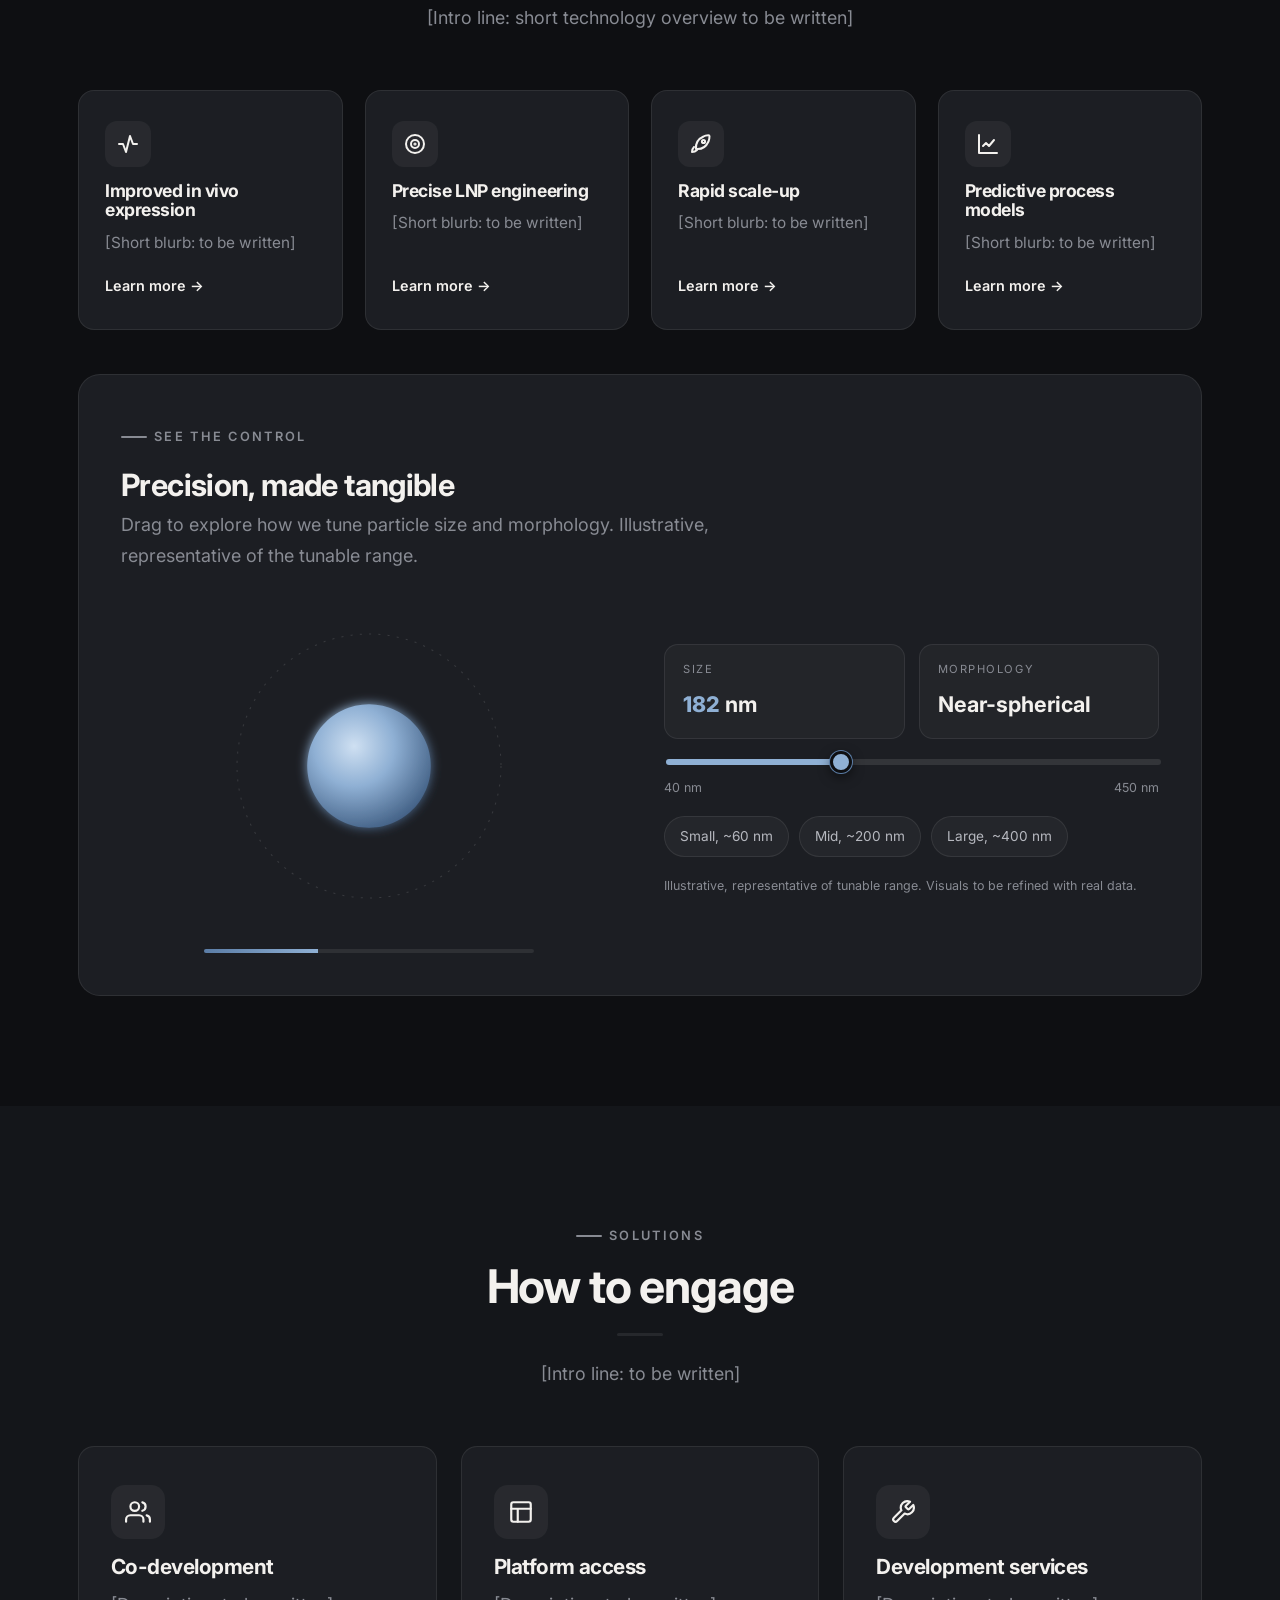
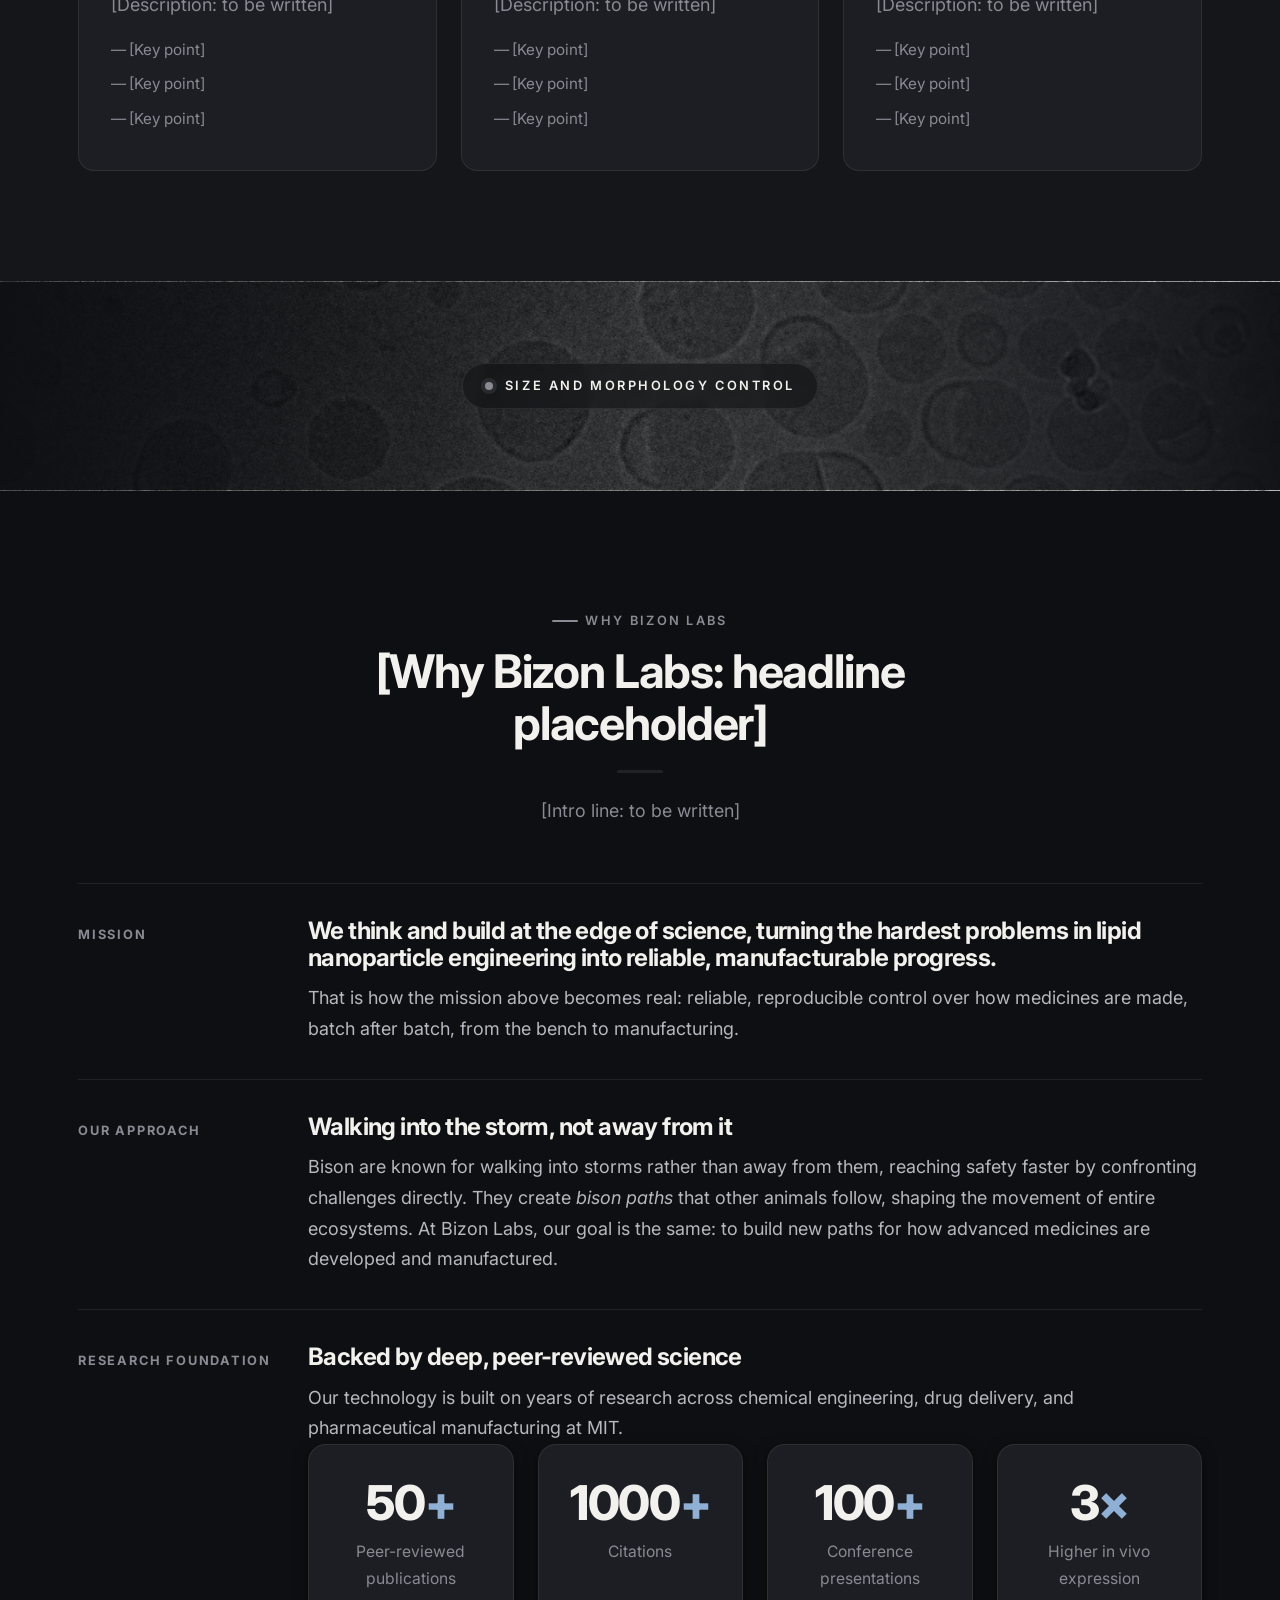
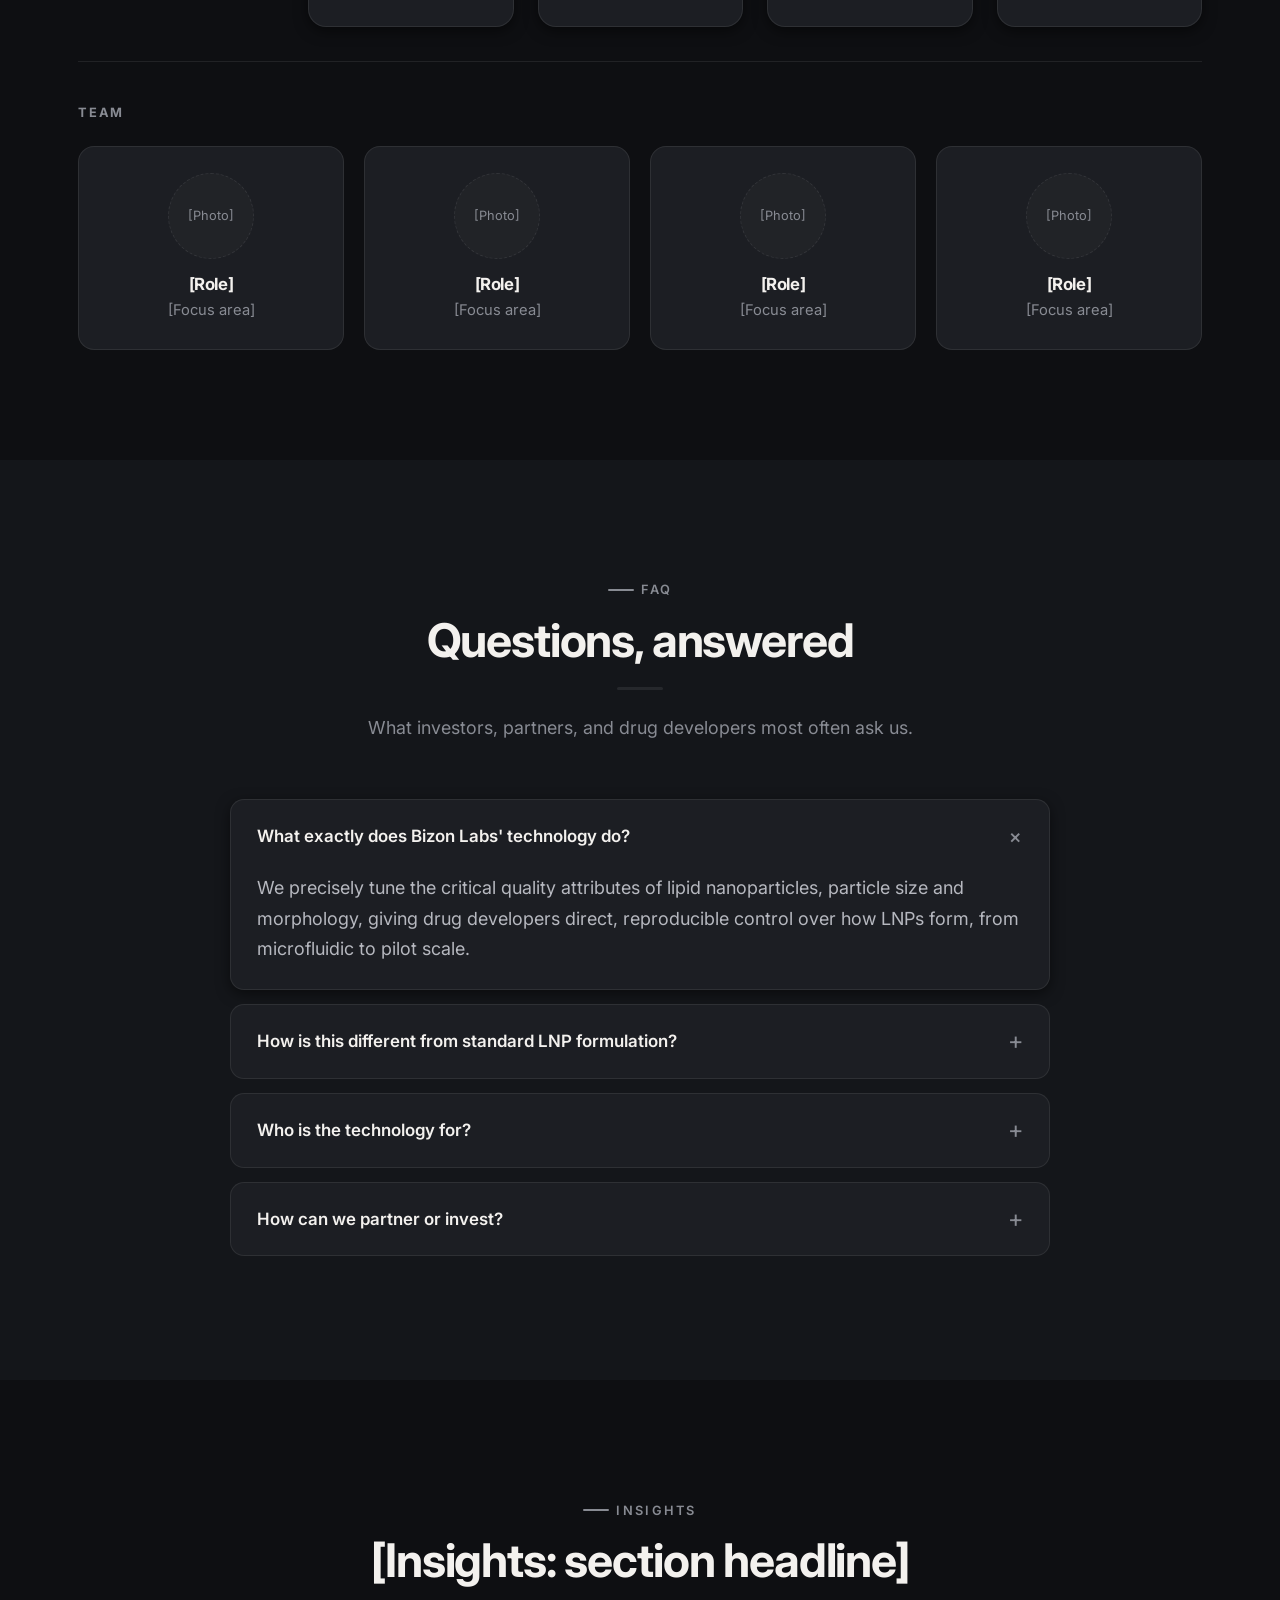
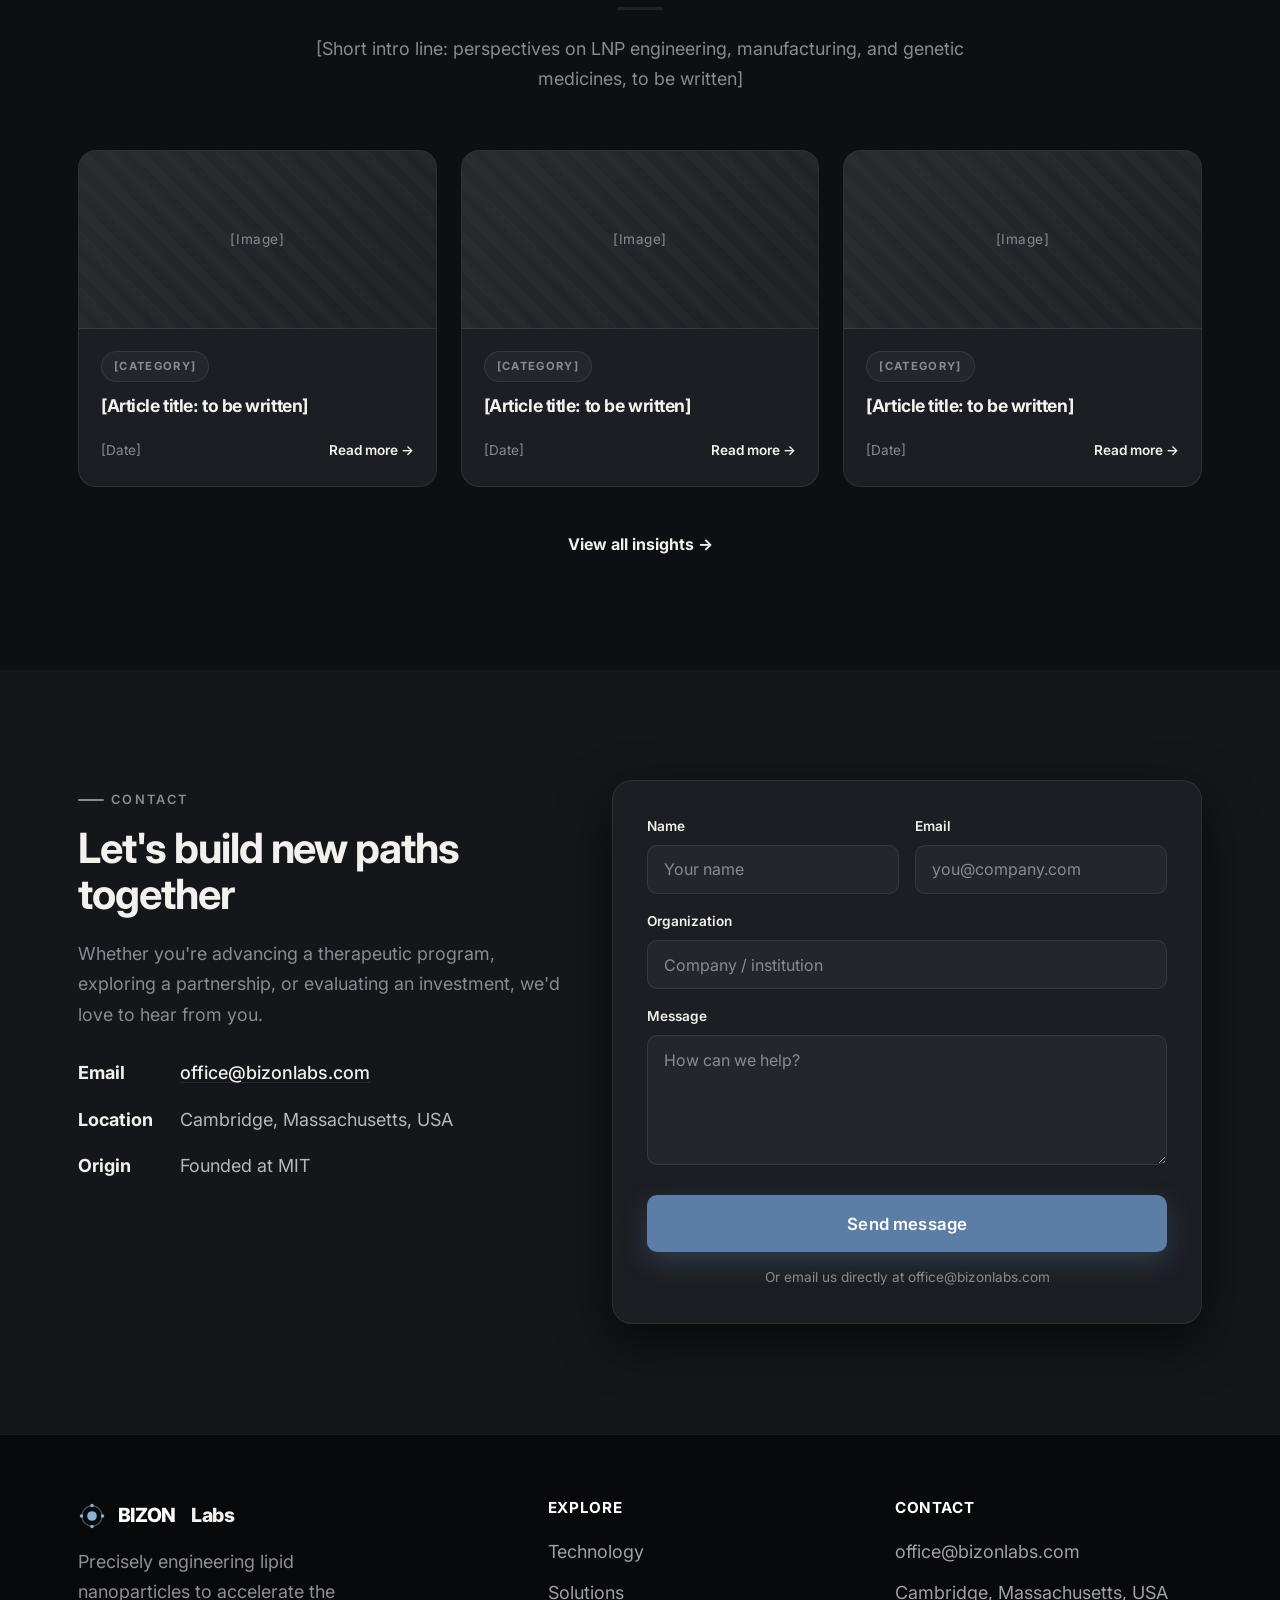
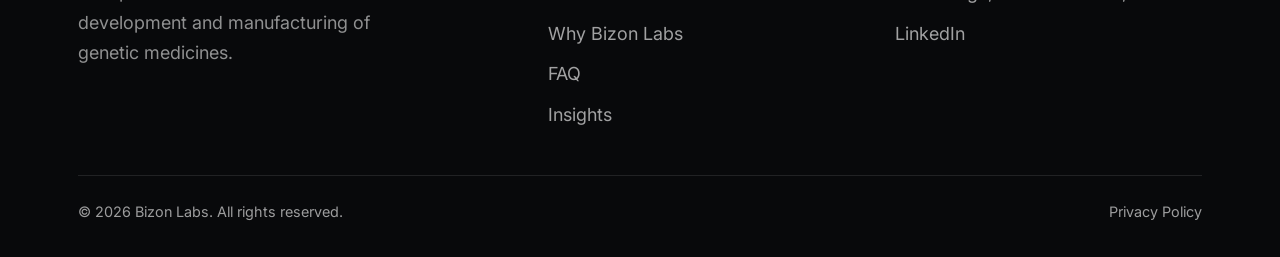
==== commit 109fe0f7: "Step 5: surface mission statement high on the page Co-authored-by: Cursor <cursoragent@cursor.com>" ====
--- a/index-dark-v2.html
+++ b/index-dark-v2.html
@@ -80,6 +80,16 @@
 				<div class="stat"><div class="n">Minutes</div><div class="t">To tune size &amp; morphology</div></div>
 				<div class="stat"><div class="n">Days <span>not months</span></div><div class="t">From microfluidic to pilot scale</div></div>
 			</div>
+		</div>
+	</section>
+
+	<!-- ============================================================= -->
+	<!-- A2. MISSION STATEMENT  (surfaced high, before Technology)      -->
+	<!-- ============================================================= -->
+	<section class="mission-band" aria-label="Our mission">
+		<div class="container">
+			<span class="eyebrow">Our mission</span>
+			<p class="mission-line reveal">Helping every patient get faster access to genetic medicines.</p>
 		</div>
 	</section>
 
@@ -341,8 +351,8 @@
 			<div class="why-block reveal">
 				<div class="why-label">Mission</div>
 				<div class="why-body">
-					<h3>Helping every patient get faster access to genetic medicines</h3>
-					<p>We think and build at the edge of science, turning the hardest problems in lipid nanoparticle engineering into reliable, manufacturable progress.</p>
+					<h3>We think and build at the edge of science, turning the hardest problems in lipid nanoparticle engineering into reliable, manufacturable progress.</h3>
+					<p>That is how the mission above becomes real: reliable, reproducible control over how medicines are made, batch after batch, from the bench to manufacturing.</p>
 				</div>
 			</div>
 
--- a/assets/css/site-dark.css
+++ b/assets/css/site-dark.css
@@ -307,3 +307,16 @@
 /* Demo: KEEP the size readout number + slider control blue; neutralize the
    decorative halo ring so the only blue here is the number and the control. */
 .v2 .demo-halo { stroke: rgba(255, 255, 255, 0.12); }
+
+/* ======================================================================== */
+/* Step 5 (draft .v2): mission statement surfaced high on the page.          */
+/* A quiet, confident full-width band between the stat bar and Technology.   */
+/* Ivory text on graphite (it is text, not a number, so no accent).          */
+/* ======================================================================== */
+.v2 .mission-band { padding: clamp(60px, 10vh, 116px) 0; border-bottom: 1px solid var(--border); background: var(--bg); }
+.v2 .mission-band .eyebrow { margin-bottom: 22px; }
+.v2 .mission-line {
+	max-width: 980px; margin: 0;
+	font-size: clamp(1.6rem, 3.6vw, 2.85rem); line-height: 1.24;
+	font-weight: 700; letter-spacing: -0.025em; color: var(--text-strong);
+}
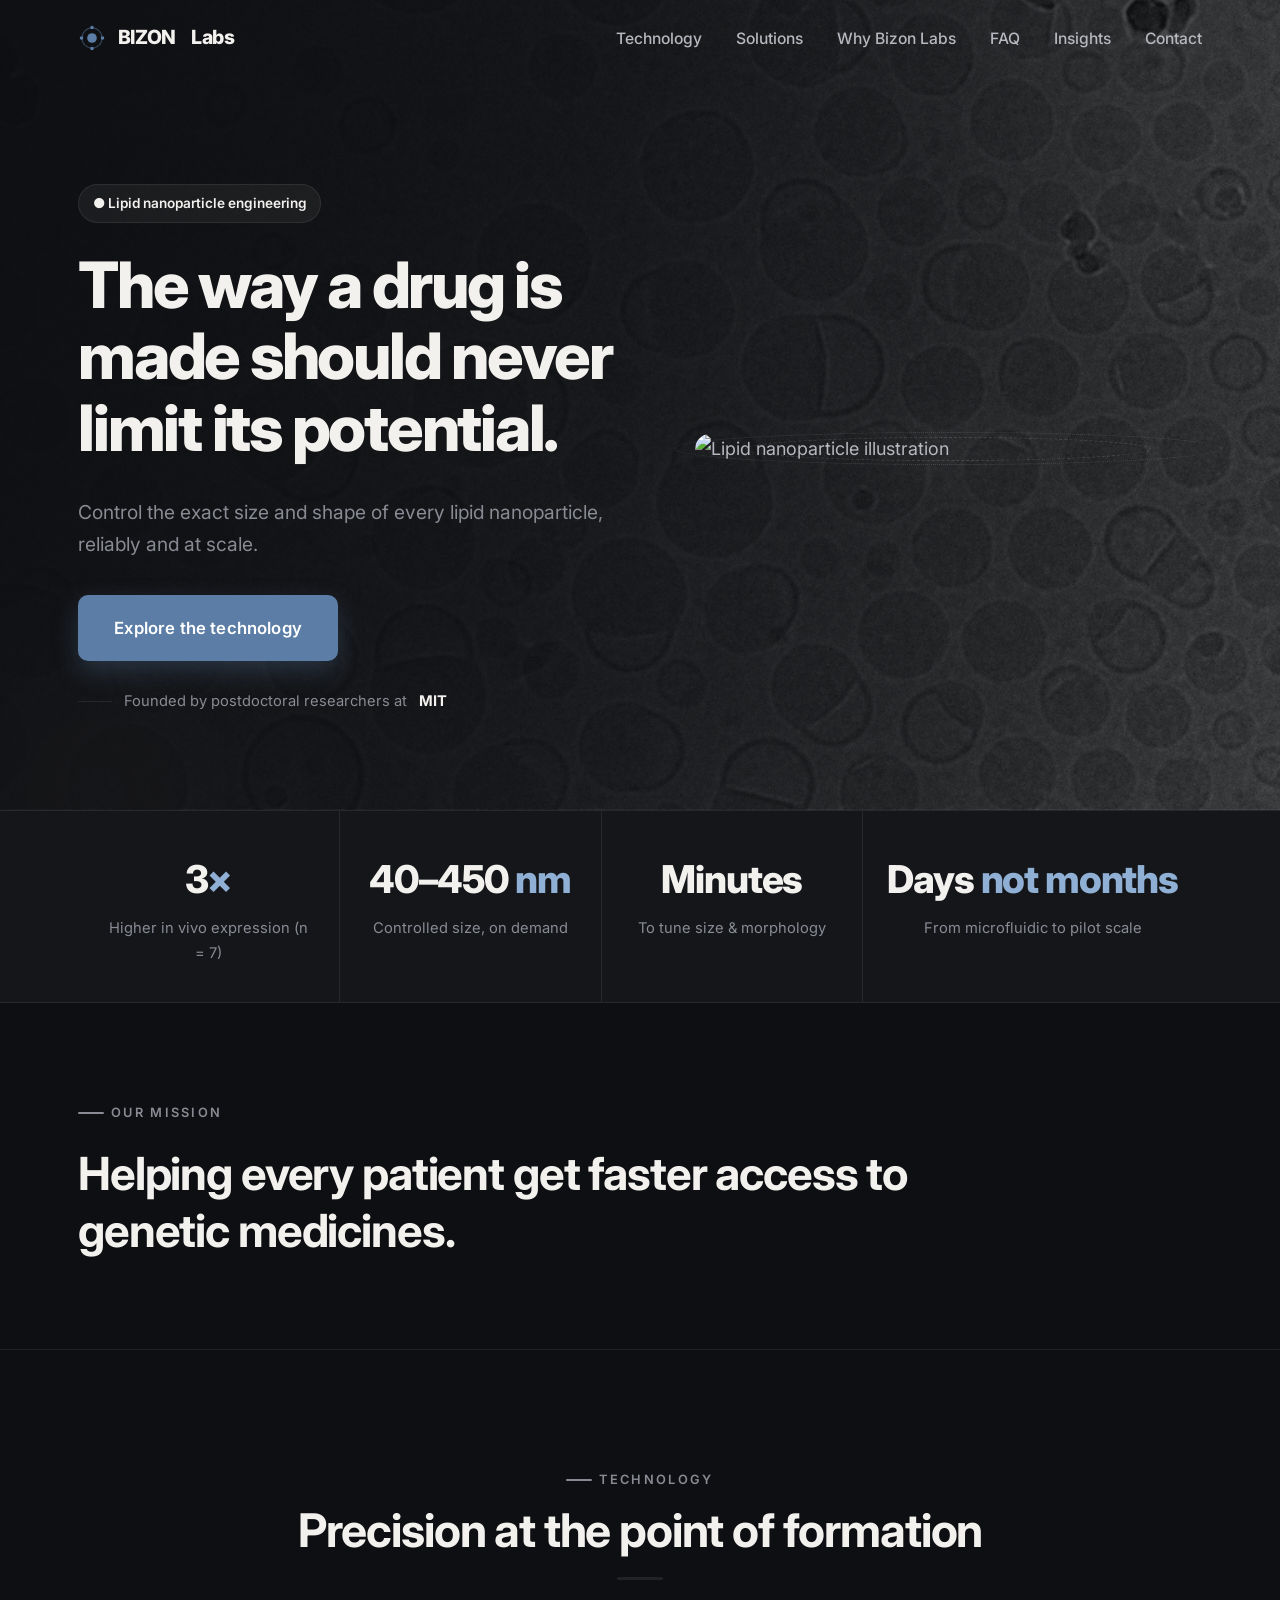
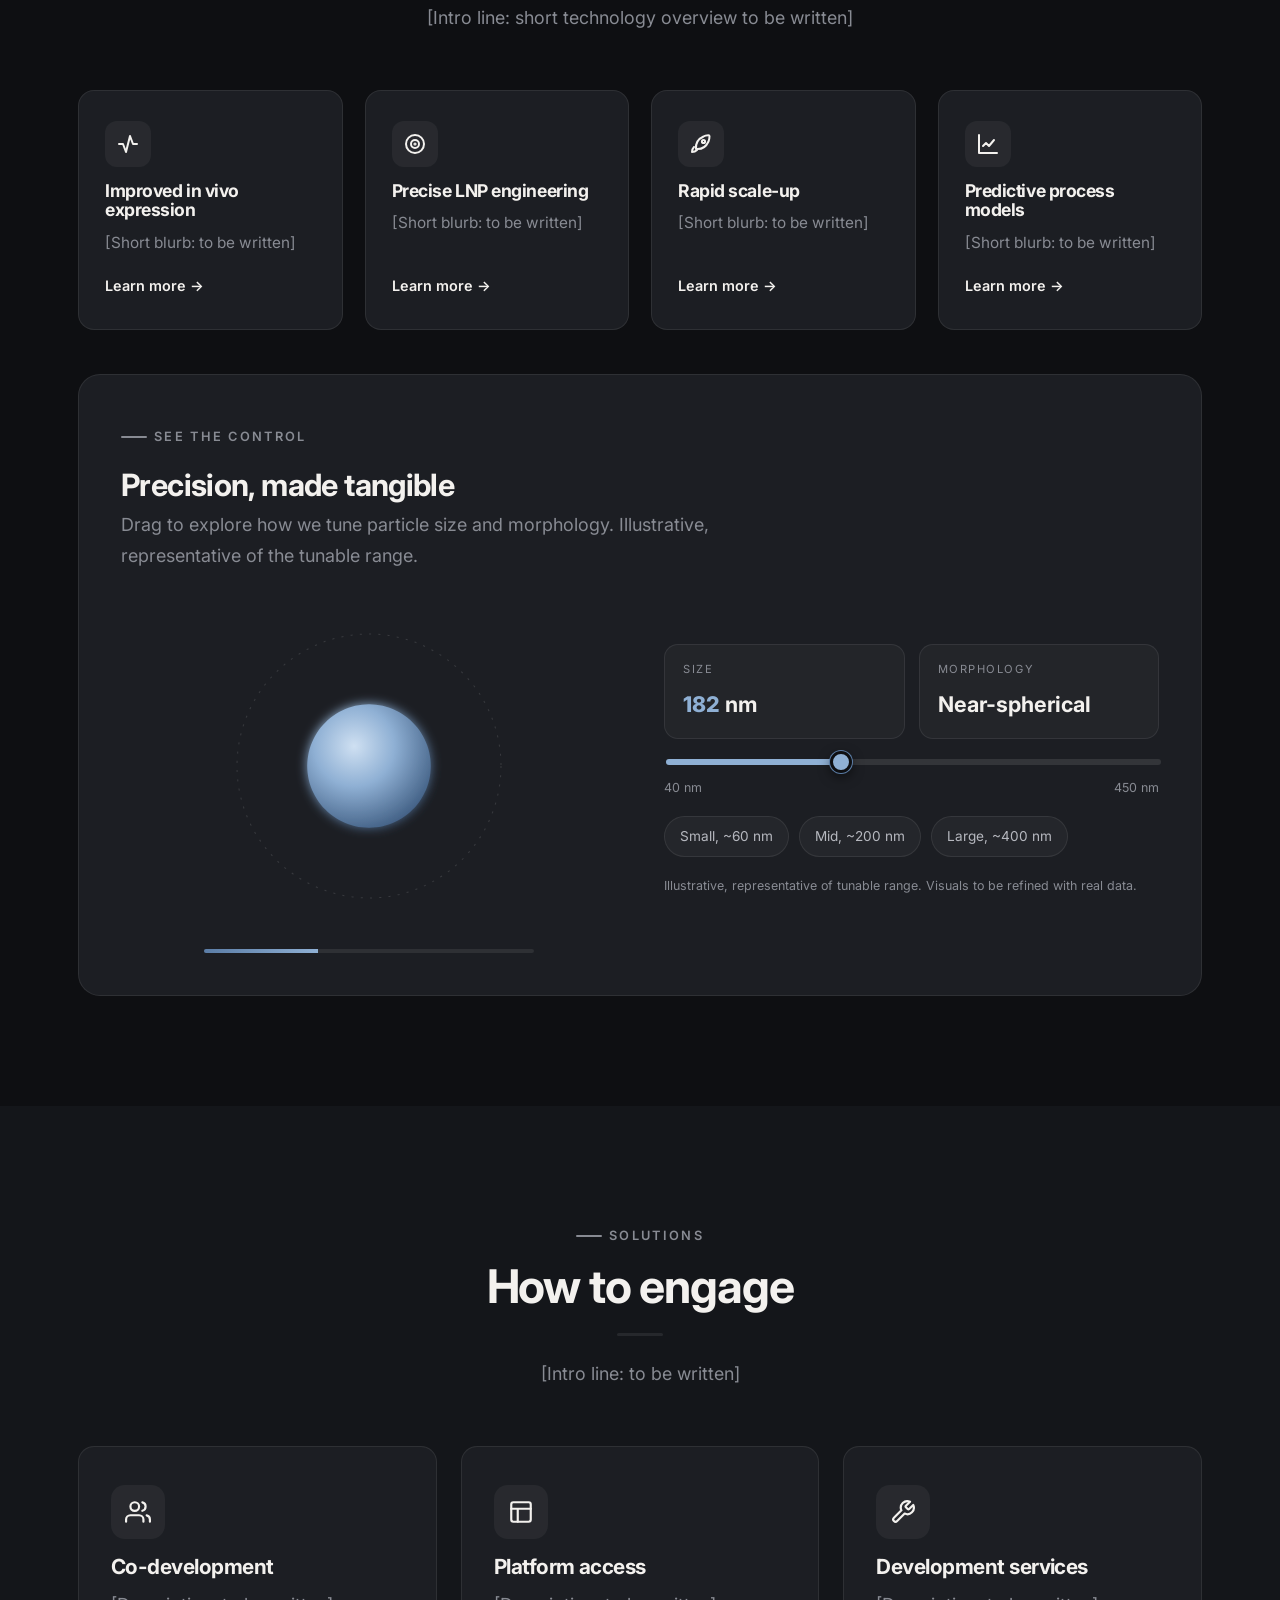
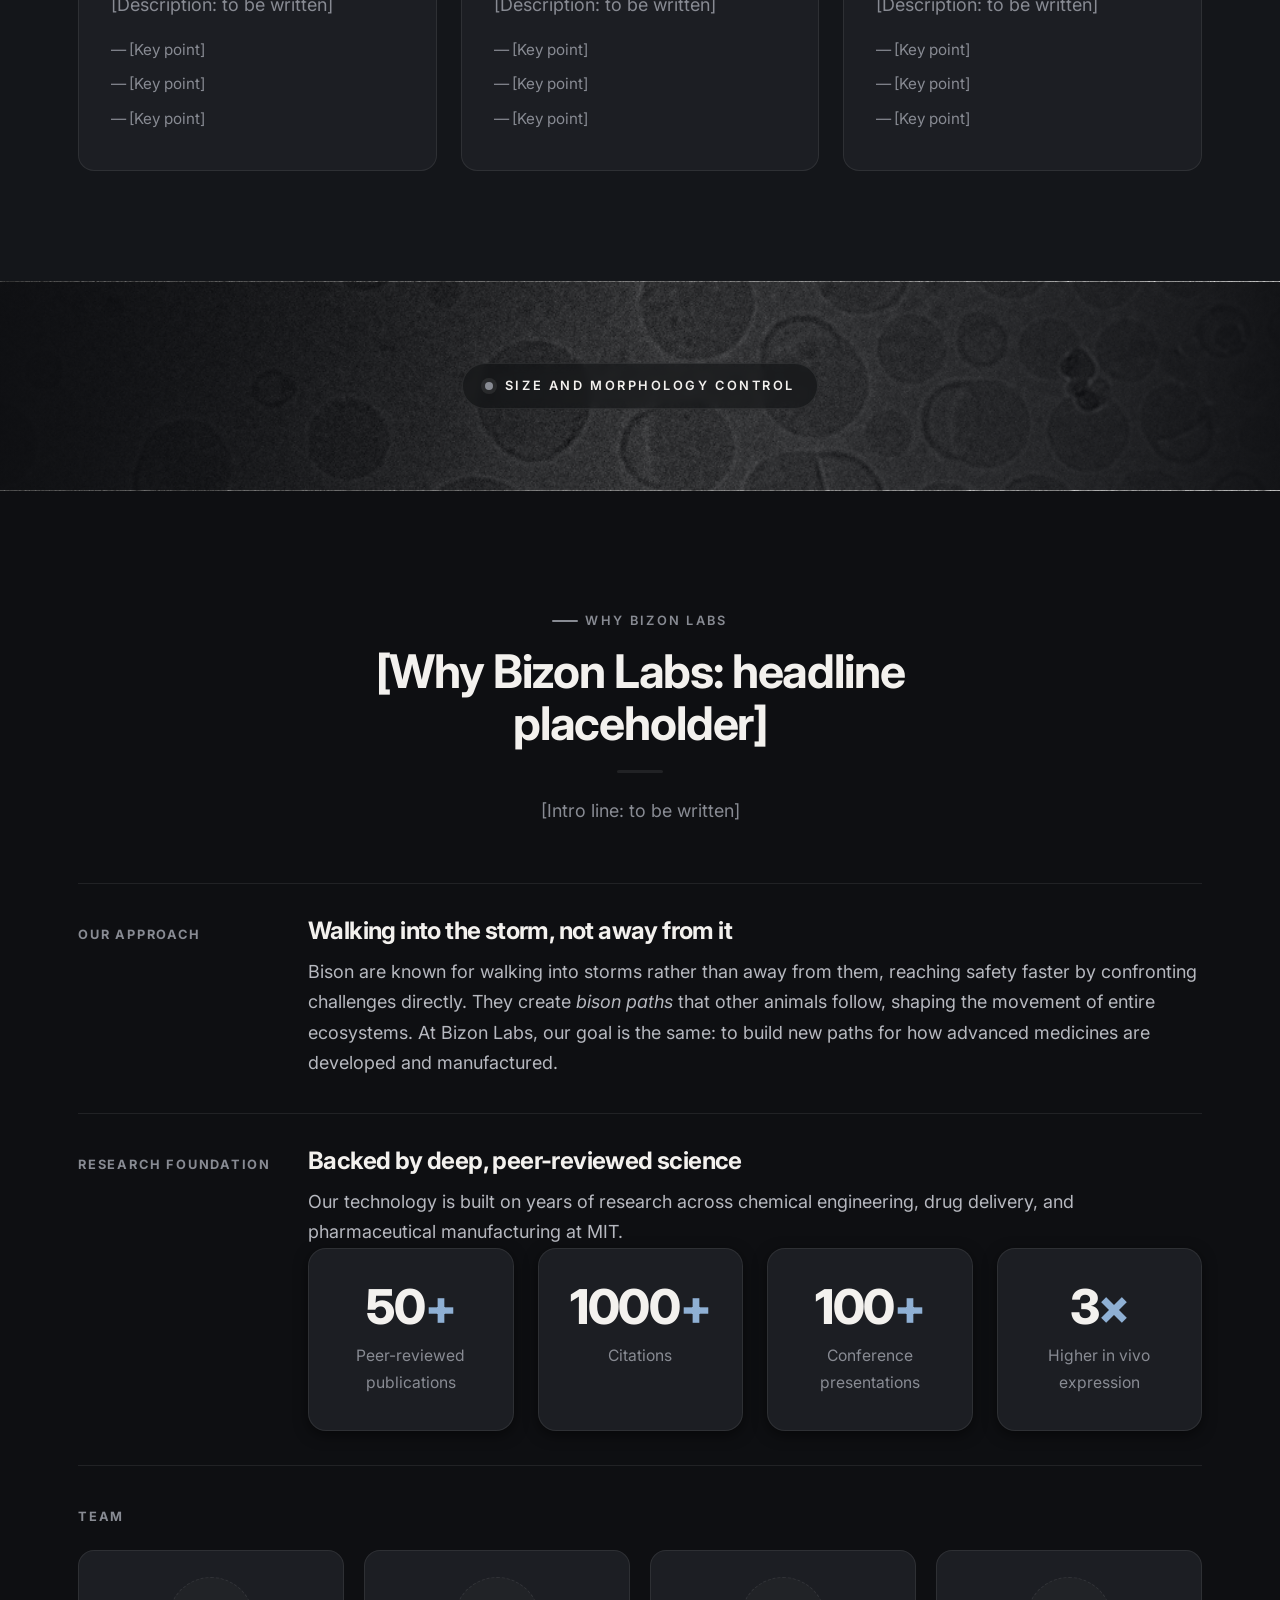
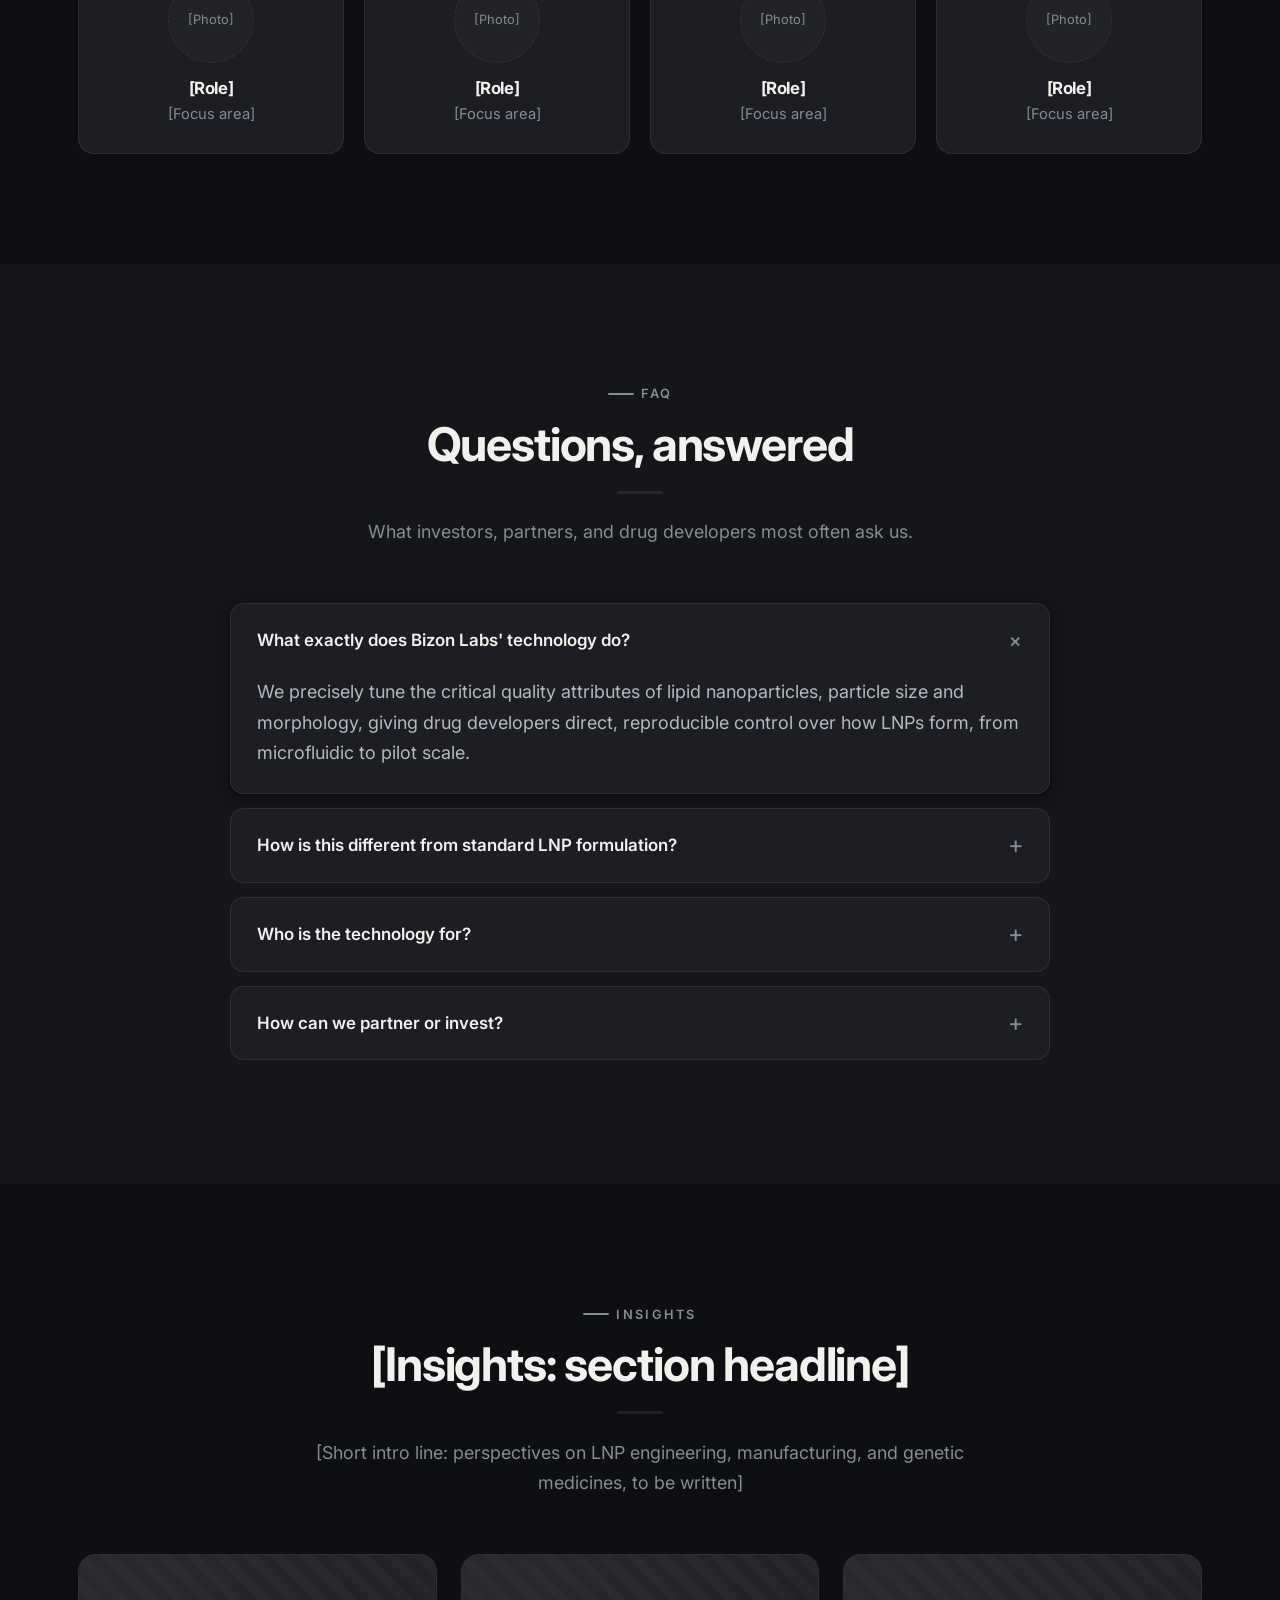
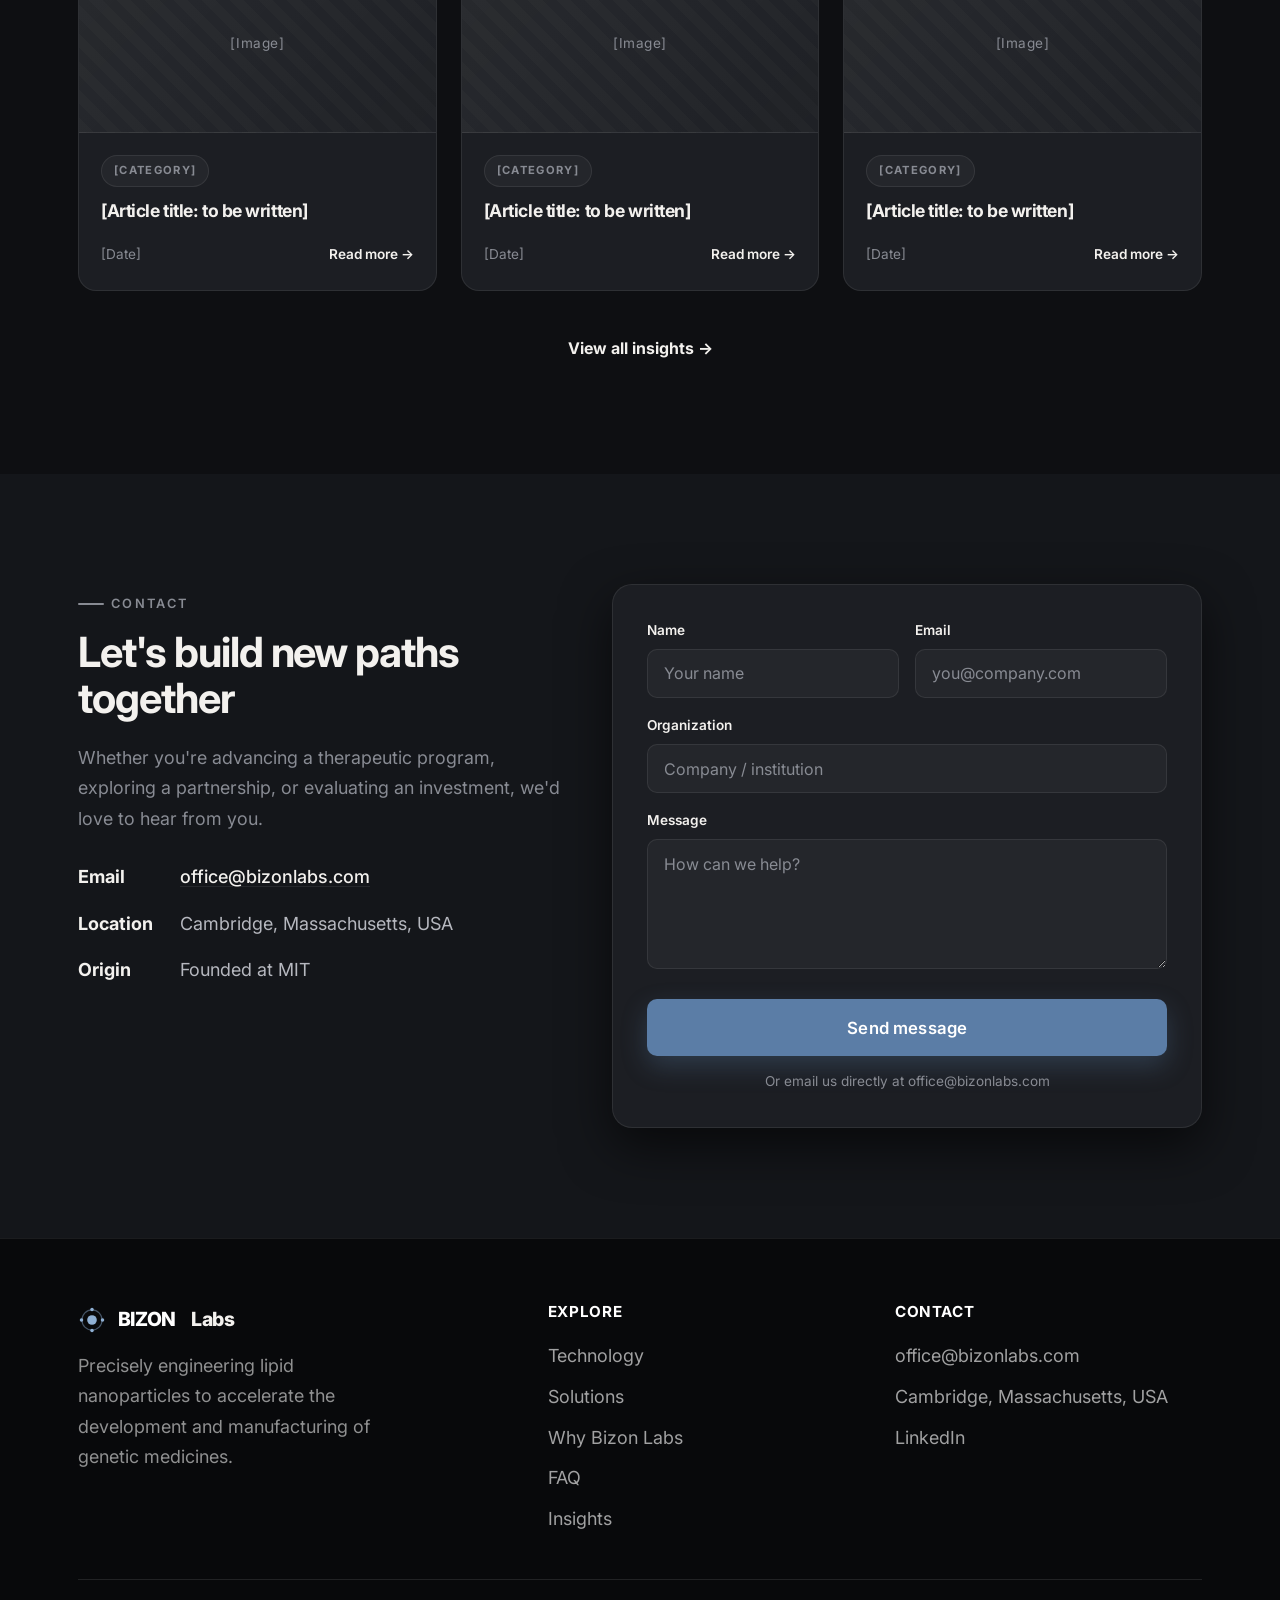
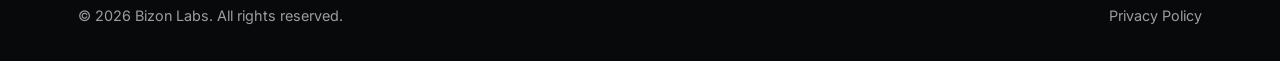
==== commit 09393b84: "Remove duplicate mission block from Why Bizon Labs Co-authored-by: Cursor <cursoragent@cursor.com>" ====
--- a/index-dark-v2.html
+++ b/index-dark-v2.html
@@ -349,14 +349,6 @@
 			</div>
 
 			<div class="why-block reveal">
-				<div class="why-label">Mission</div>
-				<div class="why-body">
-					<h3>We think and build at the edge of science, turning the hardest problems in lipid nanoparticle engineering into reliable, manufacturable progress.</h3>
-					<p>That is how the mission above becomes real: reliable, reproducible control over how medicines are made, batch after batch, from the bench to manufacturing.</p>
-				</div>
-			</div>
-
-			<div class="why-block reveal">
 				<div class="why-label">Our approach</div>
 				<div class="why-body">
 					<h3>Walking into the storm, not away from it</h3>
